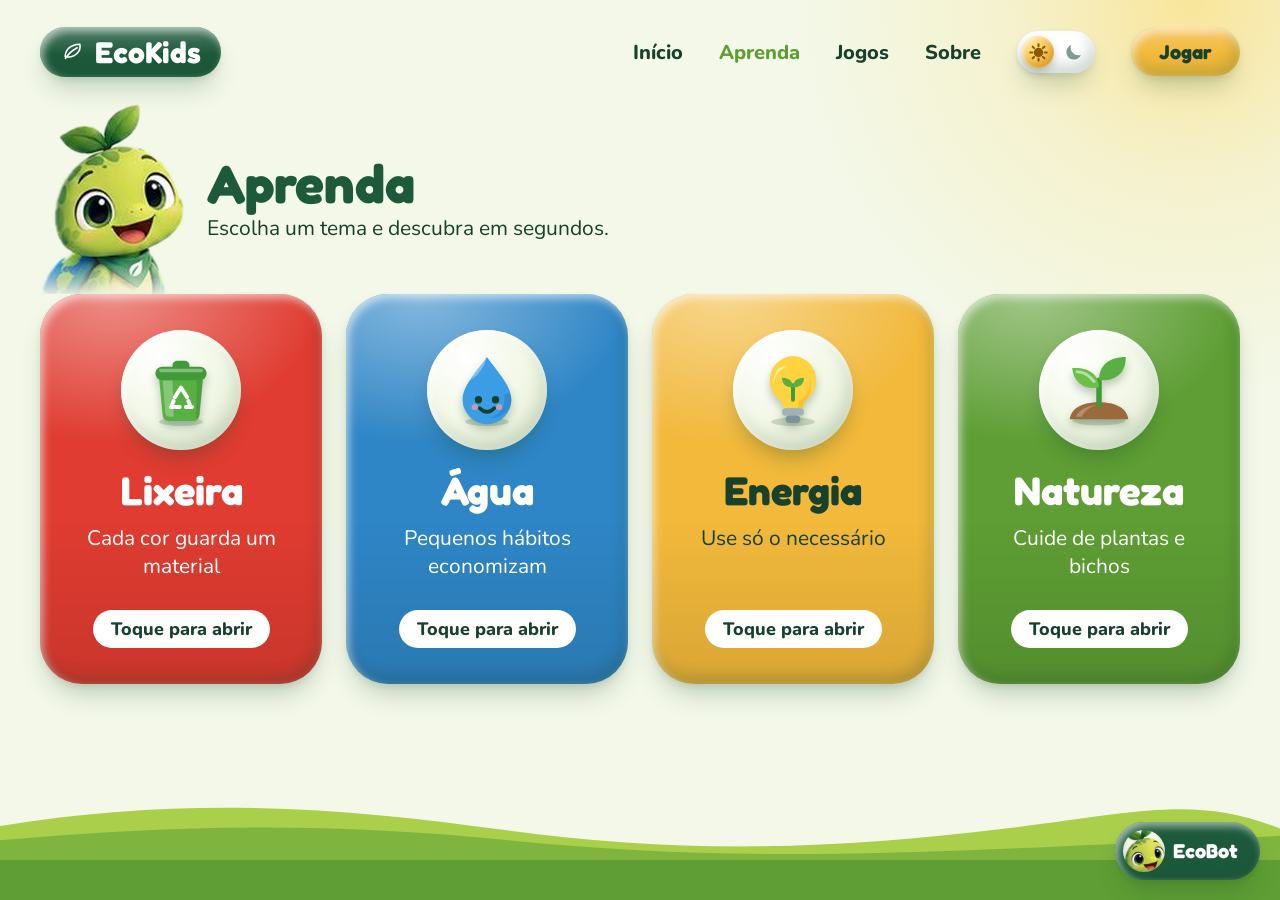
==== aprenda.html @ 4eea1abb "Símbolo de reciclagem nas 5 cores das lixeiras (Aprenda) Co-Authored-By: Claude Sonnet 5.5 <noreply@" ====
<!DOCTYPE html>
<html lang="pt-BR">
<head>
  <meta charset="UTF-8">
  <meta name="viewport" content="width=device-width, initial-scale=1">
  <title>EcoKids - Aprenda</title>
  <link rel="stylesheet" href="css/style.css?v=7">
  <script>try{if(localStorage.getItem("ecokids-tema")==="escuro")document.documentElement.dataset.tema="escuro"}catch(e){}</script>
</head>
<body>
  <main class="page learn-page" data-ecobot>
    <!-- Cabeçalho: logo e menu (igual em todas as páginas) -->
    <header class="site-header">
      <a class="logo-pill" href="index.html"><svg class="icon" viewBox="0 0 64 64" fill="none" stroke="currentColor" stroke-width="4" stroke-linecap="round" stroke-linejoin="round" aria-hidden="true"><path d="M51 11C31 12 15 21 13 42c11 3 23 0 31-8 8-8 8-17 7-23Z"/><path d="M14 47c8-12 17-20 30-27"/></svg><span>EcoKids</span></a>
      <nav class="nav-links" aria-label="Navegação principal">
        <a href="index.html">Início</a>
        <a href="aprenda.html" class="active">Aprenda</a>
        <a href="jogos.html">Jogos</a>
        <a href="sobre.html">Sobre</a>
        <button class="theme-toggle" type="button" aria-pressed="false" aria-label="Mudar para o tema escuro"><svg class="sol" viewBox="0 0 24 24" fill="none" stroke="currentColor" stroke-width="2.4" stroke-linecap="round" aria-hidden="true"><circle cx="12" cy="12" r="4.2" fill="currentColor"/><path d="M12 2.5v2.4M12 19.1v2.4M2.5 12h2.4M19.1 12h2.4M5.3 5.3 7 7M17 17l1.7 1.7M5.3 18.7 7 17M17 7l1.7-1.7"/></svg><svg class="lua" viewBox="0 0 24 24" aria-hidden="true"><path fill="currentColor" d="M20.5 14.6A8.6 8.6 0 0 1 9.4 3.5a8.6 8.6 0 1 0 11.1 11.1Z"/></svg></button>
        <a class="clay-button yellow" href="jogos.html">Jogar</a>
      </nav>
    </header>
    <div class="content-shell">
        <div class="section-intro">
          <div class="mascot mascot-happy rosto-feliz" role="img" aria-label="Tito, a tartaruga do EcoKids"></div>
          <div>
            <h1>Aprenda</h1>
            <p>Escolha um tema e descubra em segundos.</p>
          </div>
        </div>
        <!-- Clique num cartão: o JavaScript abre a janela com o conteúdo (veja js/script.js, bloco 2) -->
        <div class="learn-grid">
          <button class="learn-card clay red" data-tema="lixeira">
            <span class="large-icon"><svg class="ek-icon" viewBox="0 0 64 64" aria-hidden="true"><ellipse cx="32" cy="58" rx="18" ry="3.5" fill="#1b4a2a" opacity=".18"/><path d="M14 22h36l-3 31a5 5 0 0 1-5 4.5H22a5 5 0 0 1-5-4.5Z" fill="#58b043"/><path d="M17 24h8l1 30h-3a4 4 0 0 1-4-3.6Z" fill="#fff" opacity=".28"/><path d="M45 24h5l-2.6 28a5 5 0 0 1-3 4Z" fill="#1d6a2a" opacity=".25"/><rect x="11" y="13" width="42" height="11" rx="5.5" fill="#3f9a37"/><rect x="25" y="8" width="14" height="8" rx="4" fill="#3f9a37"/><rect x="14" y="14.5" width="36" height="3" rx="1.5" fill="#fff" opacity=".35"/><g fill="none" stroke="#fff" stroke-width="3.2" stroke-linecap="round" stroke-linejoin="round"><path d="M27 38l5-8 5 8"/><path d="M24 46h7M41 46h-5"/><path d="M26 41l-2 5M38 41l2 5" /></g></svg></span>
            <strong>Lixeira</strong>
            <span>Cada cor guarda um material</span>
            <small>Toque para abrir</small>
          </button>
          <button class="learn-card clay blue" data-tema="agua">
            <span class="large-icon"><svg class="ek-icon" viewBox="0 0 64 64" aria-hidden="true"><ellipse cx="32" cy="58" rx="18" ry="3.5" fill="#1b4a2a" opacity=".18"/><path d="M32 5C22 19 12 29 12 40a20 20 0 0 0 40 0C52 29 42 19 32 5Z" fill="#3b9de3"/><path d="M32 5C27 12 22 18 18 24c6-3 11-9 14-19Z" fill="#fff" opacity=".35"/><path d="M46 36c2 9-4 17-13 19 10 1 19-6 19-15 0-2-1-4-2-6Z" fill="#1c64b4" opacity=".3"/><circle cx="25" cy="40" r="3" fill="#17402d"/><circle cx="39" cy="40" r="3" fill="#17402d"/><path d="M26 47q6 6 12 0" fill="none" stroke="#17402d" stroke-width="3" stroke-linecap="round"/><circle cx="22" cy="46" r="2.6" fill="#ff9aa2" opacity=".7"/><circle cx="42" cy="46" r="2.6" fill="#ff9aa2" opacity=".7"/></svg></span>
            <strong>Água</strong>
            <span>Pequenos hábitos economizam</span>
            <small>Toque para abrir</small>
          </button>
          <button class="learn-card clay yellow" data-tema="energia">
            <span class="large-icon"><svg class="ek-icon" viewBox="0 0 64 64" aria-hidden="true"><ellipse cx="32" cy="58" rx="18" ry="3.5" fill="#1b4a2a" opacity=".18"/><path d="M32 4a20 20 0 0 0-11 36c2 2 3 4 3 7h16c0-3 1-5 3-7A20 20 0 0 0 32 4Z" fill="#ffd23f"/><path d="M20 14a18 18 0 0 0-4 14c1-9 6-14 13-16Z" fill="#fff" opacity=".5"/><path d="M45 20c3 9-1 17-8 21l-1 6h4c0-3 1-5 3-7a20 20 0 0 0 2-20Z" fill="#e8a000" opacity=".3"/><rect x="23" y="47" width="18" height="6" rx="3" fill="#9fb2b8"/><rect x="26" y="53" width="12" height="6" rx="3" fill="#7e9399"/><path d="M32 40V28" stroke="#3f9a37" stroke-width="3.2" stroke-linecap="round"/><path d="M32 30c-6 0-9-3-9-8 6 0 9 3 9 8Zm0 0c6 0 9-3 9-8-6 0-9 3-9 8Z" fill="#58b043"/></svg></span>
            <strong>Energia</strong>
            <span>Use só o necessário</span>
            <small>Toque para abrir</small>
          </button>
          <button class="learn-card clay green" data-tema="natureza">
            <span class="large-icon"><svg class="ek-icon" viewBox="0 0 64 64" aria-hidden="true"><ellipse cx="32" cy="57" rx="22" ry="4" fill="#1b4a2a" opacity=".18"/><path d="M8 56c1-9 10-14 24-14s23 5 24 14Z" fill="#9a6a3d"/><path d="M13 54c3-6 9-9 17-10-6 2-11 6-12 10Z" fill="#fff" opacity=".25"/><path d="M32 44V24" stroke="#3f9a37" stroke-width="4.5" stroke-linecap="round"/><path d="M32 30C20 32 11 26 10 14c13-1 22 5 22 16Z" fill="#6cc04a"/><path d="M32 24c0-12 8-19 22-19 0 13-8 20-22 19Z" fill="#58b043"/><path d="M14 17c5 0 10 3 14 8" fill="none" stroke="#fff" stroke-width="2.4" stroke-linecap="round" opacity=".5"/></svg></span>
            <strong>Natureza</strong>
            <span>Cuide de plantas e bichos</span>
            <small>Toque para abrir</small>
          </button>
        </div>
    </div>
    <!-- Colinas verdes decorativas do rodapé -->
    <div class="hills" aria-hidden="true">
      <svg viewBox="0 0 1440 116" preserveAspectRatio="none">
        <path class="hill-back" d="M0 64C218 16 394 38 566 70c192 36 363 32 565-2 153-26 215-51 309 0v48H0Z"/>
        <path class="hill-front" d="M0 86c208-25 375-27 572 0 263 36 461 20 868-7v37H0Z"/>
      </svg>
      <div></div>
    </div>
  </main>
  <!-- Janela que abre ao clicar num cartão (começa escondida) -->
  <div class="modal-backdrop" id="modal" hidden>
    <section class="learn-modal clay" role="dialog" aria-modal="true" aria-label="Tema">
      <div class="modal-title">
        <div class="mascot mascot-happy rosto-feliz" role="img" aria-label="Tito, a tartaruga do EcoKids"></div>
        <h2></h2>
        <button class="modal-close" aria-label="Fechar">&times;</button>
      </div>
      <!-- Área que rola quando o conteúdo é maior que a janela -->
      <div class="modal-scroll">
        <div class="modal-body" tabindex="0">
          <!-- Espaço do vídeo do Tito. Enquanto não houver vídeo, mostra o aviso "em breve" (veja "video" em TEMAS no script) -->
          <div class="video-slot"></div>
          <div class="bin-list"></div>
        </div>
        <div class="scroll-hint" hidden aria-hidden="true">
          <svg class="icon" viewBox="0 0 24 24" fill="none" stroke="currentColor" stroke-width="3" stroke-linecap="round" stroke-linejoin="round"><path d="m6 9 6 6 6-6"/></svg>
          <span>Role para ver mais</span>
        </div>
      </div>
    </section>
  </div>
  <script src="js/script.js?v=7"></script>
</body>
</html>
---- css/style.css ----
@import url("https://fonts.googleapis.com/css2?family=Fredoka:wght@500;600;700&family=Nunito:wght@400;600;700;800&display=swap");
/* ============================================================
   EcoKids - estilos do site
   Este arquivo (style.css) é usado por TODAS as páginas.
   1) Primeiro vem um "reset" (zera estilos padrão do navegador).
   2) Depois as cores/variáveis e os estilos de cada parte do site.
   ============================================================ */
*, *::before, *::after { box-sizing: border-box; border: 0 solid; }
h1, h2, h3, h4, h5, h6 { margin: 0; font-size: inherit; font-weight: inherit; }
p, figure { margin: 0; }
a { color: inherit; text-decoration: none; }
button { padding: 0; color: inherit; background: transparent; border: 0; cursor: pointer; }
img, svg { display: block; max-width: 100%; }


/* Cores que mudam entre o tema claro e o escuro. O @property deixa o navegador "animar" a troca de cor. */
@property --cream { syntax: "<color>"; inherits: true; initial-value: #f3f8e8; }
@property --sky { syntax: "<color>"; inherits: true; initial-value: #cfe9f6; }
@property --page-top { syntax: "<color>"; inherits: true; initial-value: #f3f8e8; }
@property --surface { syntax: "<color>"; inherits: true; initial-value: #ffffff; }
@property --text { syntax: "<color>"; inherits: true; initial-value: #17402d; }
@property --heading { syntax: "<color>"; inherits: true; initial-value: #1d5a3b; }
@property --dark { syntax: "<color>"; inherits: true; initial-value: #1d5a3b; }
@property --hill-back { syntax: "<color>"; inherits: true; initial-value: #a9cf4b; }
@property --hill-front { syntax: "<color>"; inherits: true; initial-value: #5e9e34; }
@property --hill-base { syntax: "<color>"; inherits: true; initial-value: #5e9e34; }
@property --clay-light { syntax: "<color>"; inherits: true; initial-value: rgba(255,255,255,.62); }
@property --clay-shade { syntax: "<color>"; inherits: true; initial-value: rgba(20,70,40,.20); }
@property --clay-drop { syntax: "<color>"; inherits: true; initial-value: rgba(20,70,40,.26); }

:root {
  /* >>> AQUI ficam as cores do site. Mude o valor e a cor muda em todas as páginas. <<< */
  --leaf: #5e9e34;
  --lime: #a9cf4b;
  --blue: #2f86c6;
  --yellow: #f2b93b;
  --red: #e03c31;
  --teal: #3c9a8a;
  --brown: #8b5a2b;
  --white: #ffffff;
  --ink-fixed: #17402d;           /* texto escuro que fica sempre escuro (em cima de amarelo e lima) */
  --icon-bg: #f3f8e8;             /* fundo claro das bolinhas de ícone */
  --pale: #fff3b8;                /* amarelo bem clarinho (destaques) */
  --soft: #e3edd2;                /* verde bem clarinho (trilhas, estrelas vazias) */
  --ok-bg: #dff3c8;
  --bad-bg: #f6b3a8;
  --bad-ink: #a1271b;

  /* ===== TEMA CLARO (padrão): dia ===== */
  --cream: #f3f8e8;
  --page-top: #f3f8e8;
  --sky: #cfe9f6;
  --surface: #ffffff;
  --text: #17402d;
  --heading: #1d5a3b;
  --dark: #1d5a3b;
  --hill-back: #a9cf4b;
  --hill-front: #5e9e34;
  --hill-base: #5e9e34;
  --clay-light: rgba(255,255,255,.62);
  --clay-shade: rgba(20,70,40,.20);
  --clay-drop: rgba(20,70,40,.26);
  /* efeito de massinha: luz no topo, sombra por dentro embaixo e sombra difusa por fora */
  --clay-shadow:
    inset 3px 4px 8px var(--clay-light),
    inset -4px -8px 14px var(--clay-shade),
    0 16px 26px -8px var(--clay-drop),
    0 3px 6px rgba(20,70,40,.08);
  font-family: "Nunito", sans-serif;
  color: var(--text);
  background: var(--cream);
  transition: --cream .5s, --page-top .5s, --sky .5s, --surface .5s, --text .5s, --heading .5s, --dark .5s,
              --hill-back .5s, --hill-front .5s, --hill-base .5s, --clay-light .5s, --clay-shade .5s, --clay-drop .5s;
}

/* ===== TEMA ESCURO: noite (verde-petróleo e azul bem escuro; os cards continuam coloridos) ===== */
:root[data-tema="escuro"] {
  --cream: #0c2b30;
  --page-top: #0a2140;
  --sky: #0d2a4d;
  --surface: #17464a;
  --text: #e8f3df;
  --heading: #cdeea0;
  --dark: #23744d;
  --hill-back: #1b6240;
  --hill-front: #0f4a33;
  --hill-base: #0d3d2c;
  --clay-light: rgba(255,255,255,.16);
  --clay-shade: rgba(0,0,0,.30);
  --clay-drop: rgba(0,0,0,.50);
  --icon-bg: #f3f8e8;
  --pale: #4a4520;
  --soft: #1f5a58;
  --ok-bg: #1f5b34;
  --bad-bg: #6e2b29;
  --bad-ink: #ffb3a8;
  color-scheme: dark;
}

* { box-sizing: border-box; }
html { min-width: 320px; background: var(--cream); }
body { margin: 0; min-width: 320px; min-height: 100vh; }
button { font: inherit; }

.page {
  position: relative;
  isolation: isolate;
  min-height: 100vh;
  overflow: hidden;
  background: linear-gradient(180deg, var(--page-top) 0, var(--cream) 560px);
}

/* ===== CABEÇALHO (menu de cima) ===== */
.site-header {
  position: relative;
  z-index: 20;
  width: min(1280px, calc(100% - 80px));
  height: 104px;
  margin: 0 auto;
  display: flex;
  align-items: center;
  justify-content: space-between;
}

.logo-pill, .clay-button, .clay-tag, .score-pill {
  border: 0;
  border-radius: 999px;
  box-shadow: var(--clay-shadow);
}

.logo-pill {
  display: inline-flex;
  align-items: center;
  gap: 10px;
  padding: 10px 20px;
  color: var(--white);
  background: var(--dark);
  font: 700 30px/1 "Fredoka", sans-serif;
  cursor: pointer;
}

.logo-pill .icon { width: 25px; height: 25px; }
.nav-links { display: flex; align-items: center; gap: 36px; }
.nav-links > a:not(.clay-button) {
  border: 0;
  padding: 8px 0;
  color: var(--text);
  background: transparent;
  font-weight: 800;
  font-size: 20px;
  cursor: pointer;
}
.nav-links > a.active { color: var(--leaf); }

.clay { box-shadow: var(--clay-shadow); }
.clay-button {
  display: inline-flex;
  align-items: center;
  justify-content: center;
  min-height: 48px;
  padding: 0 28px;
  font: 700 20px/1 "Fredoka", sans-serif;
  cursor: pointer;
  transition: transform .18s ease;
}
.clay-button:hover, .learn-card:hover, .game-card:hover { transform: translateY(-2px); }
.clay-button.dark { color: var(--white); background: var(--dark); }
.clay-button.light { color: var(--heading); background: var(--surface); }
.clay-button.yellow { color: var(--ink-fixed); background: var(--yellow); }
.nav-links .clay-button { min-width: 108px; }

/* ===== PÁGINA INICIAL: destaque com o mascote ===== */
.hero {
  position: relative;
  z-index: 2;
  width: min(1280px, calc(100% - 80px));
  min-height: 660px;
  margin: 0 auto;
  display: grid;
  grid-template-columns: 48% 52%;
  align-items: center;
}
.home-page { background: linear-gradient(180deg, var(--sky) 0, var(--cream) 720px); overflow: visible; }
.hero-copy { padding-bottom: 40px; }
.clay-tag { display: inline-flex; padding: 9px 22px; font-size: 18px; font-weight: 700; }
.clay-tag.lime { background: var(--lime); }
.hero h1, .section-intro h1, .game-bar h1 {
  margin: 22px 0 16px;
  color: var(--heading);
  font-family: "Fredoka", sans-serif;
  font-weight: 700;
}
.hero h1 { font-size: clamp(52px, 4.8vw, 68px); line-height: 1.04; letter-spacing: -.8px; }
.hero-copy > p { max-width: 640px; margin: 0; font-size: 24px; line-height: 1.5; }
.hero-actions { display: flex; gap: 20px; margin-top: 32px; }
.hero-actions .clay-button { min-height: 68px; padding: 0 34px; font-size: 23px; }
.hero-mascot-wrap { position: relative; align-self: stretch; }
.hero-note {
  position: absolute;
  top: 85px;
  right: 5px;
  color: var(--heading);
  font: 700 25px/1.05 "Fredoka", sans-serif;
  transform: rotate(-7deg);
  text-align: center;
}

/* ===== MASCOTE (um arquivo PNG por expressão, em imagens/tito/) ===== */
.mascot {
  background-repeat: no-repeat;
  background-size: contain;
  background-position: center bottom;
  flex: 0 0 auto;
}
/* Para trocar a expressão, troque a classe "rosto-..." do elemento (ou use trocarRosto() no JavaScript) */
.rosto-feliz { background-image: url("../imagens/tito/feliz.png"); }
.rosto-animado { background-image: url("../imagens/tito/animado.png"); }
.rosto-curioso { background-image: url("../imagens/tito/curioso.png"); }
.rosto-pensativo { background-image: url("../imagens/tito/pensativo.png"); }
.rosto-surpreso { background-image: url("../imagens/tito/surpreso.png"); }
.rosto-triste { background-image: url("../imagens/tito/triste.png"); }
.rosto-chateado { background-image: url("../imagens/tito/chateado.png"); }
.rosto-com-medo { background-image: url("../imagens/tito/com-medo.png"); }
.rosto-bravo { background-image: url("../imagens/tito/bravo.png"); }
.rosto-vergonhoso { background-image: url("../imagens/tito/vergonhoso.png"); }
.rosto-rindo { background-image: url("../imagens/tito/rindo.png"); }
.rosto-timido { background-image: url("../imagens/tito/timido.png"); }
.rosto-confiante { background-image: url("../imagens/tito/confiante.png"); }
.rosto-cansado { background-image: url("../imagens/tito/cansado.png"); }
.rosto-empolgado { background-image: url("../imagens/tito/empolgado.png"); }
.mascot-hero {
  position: absolute;
  left: 80px;
  bottom: -10px;
  width: 400px;
  height: 630px;
}
.mascot-happy { width: 150px; height: 190px; }
.mascot-thinking { width: 150px; height: 190px; }
.mascot-body {
  width: 255px;
  height: 440px;
  background-image: url("../imagens/mascote-hero-anexo.png");
}

/* ===== COLINAS VERDES do rodapé ===== */
.hills { position: absolute; z-index: 1; left: 0; right: 0; bottom: 0; height: 116px; pointer-events: none; }
.hills svg { display: block; width: 100%; height: 76px; }
.hill-back { fill: var(--hill-back); }
.hill-front { fill: var(--hill-front); fill-opacity: .55; }
.hills > div { height: 50px; margin-top: -10px; background: var(--hill-base); }
.home-page > .hills:first-of-type { position: relative; height: 94px; margin-top: -94px; }

/* ===== PÁGINA INICIAL: cartões "Como cuidar do planeta" ===== */
.care-section {
  position: relative;
  z-index: 3;
  padding: 34px 40px 66px;
  background: var(--cream);
}
.care-section h2, .game-cta h2 { margin: 0 0 30px; color: var(--heading); font: 700 44px/1.1 "Fredoka", sans-serif; text-align: center; }
.care-grid { width: min(1280px, 100%); margin: auto; display: grid; grid-template-columns: repeat(4, 1fr); gap: 24px; }
.care-card { min-height: 220px; border-radius: 32px; background: var(--surface); display: flex; flex-direction: column; align-items: center; justify-content: center; padding: 30px 20px; text-align: center; }
.care-card h3 { margin: 18px 0 0; font: 700 21px/1.25 "Fredoka", sans-serif; }
.round-icon, .large-icon { display: grid; place-items: center; border-radius: 50%; background: var(--icon-bg); }
.round-icon { width: 84px; height: 84px; color: var(--white); box-shadow: var(--clay-shadow); }
.round-icon .icon { width: 48px; height: 48px; }
.round-icon.green { background: var(--leaf); }
.round-icon.blue { background: var(--blue); }
.round-icon.yellow { background: var(--yellow); color: var(--dark); }
.round-icon.dark { background: var(--dark); }

/* ===== PÁGINA INICIAL: faixa "Hora de jogar!" ===== */
.game-cta {
  position: relative;
  z-index: 4;
  min-height: 250px;
  padding: 36px max(40px, calc((100% - 1180px) / 2));
  display: grid;
  grid-template-columns: 180px 1fr auto;
  gap: 34px;
  align-items: center;
  color: var(--white);
  background: var(--dark);
}
.game-cta .mascot { align-self: end; margin-bottom: -36px; }
.game-cta h2 { margin: 0 0 12px; color: var(--white); text-align: left; }
.game-cta p { max-width: 700px; margin: 0; font-size: 21px; line-height: 1.5; }

.content-shell, .game-content { position: relative; z-index: 3; width: min(1280px, calc(100% - 80px)); margin: 0 auto; }
.section-intro { display: flex; align-items: center; min-height: 160px; gap: 22px; }
.section-intro .mascot { width: 145px; }
.section-intro h1 { margin: 0 0 4px; font-size: 54px; line-height: 1; }
.section-intro p { margin: 0; font-size: 21px; }

/* ===== PÁGINAS APRENDA E JOGOS: cartões ===== */
.learn-page, .games-page, .game-page { min-height: 900px; }
.learn-grid { display: grid; grid-template-columns: repeat(4, 1fr); gap: 24px; }
.learn-card, .game-card {
  border: 0;
  cursor: pointer;
  transition: transform .18s ease;
}
.learn-card {
  height: 390px;
  padding: 36px;
  border-radius: 36px;
  display: flex;
  flex-direction: column;
  align-items: center;
  color: var(--white);
  text-align: center;
}
.learn-card.red { background: var(--red); }
.learn-card.blue { background: var(--blue); }
.learn-card.yellow { color: var(--ink-fixed); background: var(--yellow); }
.learn-card.green { background: var(--leaf); }
.large-icon { width: 120px; height: 120px; color: currentColor; }
.learn-card .large-icon { color: inherit; }
.learn-card.red .large-icon { color: var(--teal); }
.learn-card.blue .large-icon { color: var(--blue); }
.learn-card.yellow .large-icon { color: var(--yellow); }
.learn-card.green .large-icon { color: var(--leaf); }
.large-icon .icon { width: 64px; height: 64px; }
.learn-card strong { margin-top: 20px; font: 700 40px/1 "Fredoka", sans-serif; }
.learn-card > span:not(.large-icon) { min-height: 62px; margin-top: 14px; font-size: 21px; line-height: 1.35; }
.learn-card small, .game-card small { margin-top: auto; padding: 7px 18px; border-radius: 999px; color: var(--text); background: var(--surface); font-size: 18px; font-weight: 800; }

/* ===== JANELA (modal) que abre nos cartões do Aprenda ===== */
.modal-backdrop { position: fixed; z-index: 50; inset: 0; display: grid; place-items: center; padding: 30px; background: rgba(23,64,45,.6); }
.learn-modal { width: 720px; max-width: 100%; max-height: calc(100vh - 60px); display: flex; flex-direction: column; padding: 30px 32px 28px 48px; border-radius: 40px; background: var(--surface); }
.modal-title { display: grid; grid-template-columns: 88px 1fr 56px; align-items: center; gap: 8px; }
.modal-title .mascot { width: 88px; height: 100px; }
.modal-title h2 { margin: 0; color: var(--heading); font: 700 44px/1 "Fredoka", sans-serif; }
.modal-close { width: 56px; height: 56px; border: 0; border-radius: 50%; color: var(--ink-fixed); background: var(--yellow); box-shadow: var(--clay-shadow); font: 700 28px/1 "Fredoka", sans-serif; cursor: pointer; }
.bin-list { display: grid; gap: 16px; margin-top: 18px; }
.bin-row { display: grid; grid-template-columns: 64px 1fr; align-items: center; gap: 18px; }
.bin-color { width: 64px; height: 64px; border-radius: 18px; }
.bin-color.blue { background: #0072ce; }
.bin-color.red { background: var(--red); }
.bin-color.green { background: #2e9e4f; }
.bin-color.yellow { background: #ffd100; }
.bin-color.brown { background: var(--brown); }
.bin-row strong { display: block; font: 500 24px/1.15 "Fredoka", sans-serif; }
.bin-row strong b { color: var(--heading); font-weight: 700; }
.bin-row small { display: block; margin-top: 4px; font-size: 18px; }

.games-grid { display: grid; grid-template-columns: repeat(3, 1fr); gap: 28px; }
.game-card { height: 250px; padding: 26px 28px; border-radius: 32px; display: flex; flex-direction: column; align-items: center; color: var(--white); }
.game-card.green { background: var(--leaf); }
.game-card.lime { color: var(--ink-fixed); background: var(--lime); }
.game-card.teal { background: var(--teal); }
.game-card.blue { background: var(--blue); }
.game-card.yellow { color: var(--ink-fixed); background: var(--yellow); }
.game-card.dark { background: var(--dark); }
.game-card .large-icon { width: 110px; height: 110px; color: inherit; }
.game-card .large-icon .icon { width: 58px; height: 58px; }
.game-card.green .large-icon { color: var(--leaf); }
.game-card.lime .large-icon { color: var(--lime); }
.game-card.teal .large-icon { color: var(--teal); }
.game-card.blue .large-icon { color: var(--blue); }
.game-card.yellow .large-icon { color: var(--yellow); }
.game-card.dark .large-icon { color: var(--dark); }
.game-card strong { margin-top: 14px; font: 700 28px/1.1 "Fredoka", sans-serif; }
.game-card small { margin-top: 12px; }

/* ===== BARRA DE CIMA DOS JOGOS (Voltar, título, pontos) ===== */
.game-bar { height: 96px; display: grid; grid-template-columns: 1fr 2fr 1fr; align-items: center; }
.game-bar .clay-button { justify-self: start; }
.game-bar h1 { justify-self: center; margin: 0; font-size: 36px; }
.score-pill { justify-self: end; padding: 14px 26px; color: var(--ink-fixed); background: var(--yellow); font: 600 23px/1 "Fredoka", sans-serif; }
/* ===== JOGO DA MEMÓRIA ===== */
.memory-layout { display: grid; grid-template-columns: minmax(0, 1fr) 300px; gap: 68px; align-items: center; padding-top: 12px; }
.memory-grid { display: grid; grid-template-columns: repeat(4, 1fr); gap: 20px; }
.memory-card { aspect-ratio: 1.2; min-height: 150px; border: 0; border-radius: 28px; display: grid; place-items: center; cursor: pointer; }
.memory-card .icon { width: 72px; height: 72px; }
.memory-card.closed { color: var(--dark); background: var(--lime); }
.memory-card.open { color: var(--white); }
.memory-card.recycle { background: var(--leaf); }
.memory-card.drop { background: var(--blue); }
.memory-card.star, .memory-card.bulb { background: var(--yellow); }
.memory-card.leaf { background: var(--dark); }
.memory-side { display: flex; flex-direction: column; align-items: center; text-align: center; }
.memory-side .mascot { width: 190px; height: 240px; }
.memory-side strong { margin-top: 6px; font: 700 26px/1.2 "Fredoka", sans-serif; }
.memory-side span { margin-top: 12px; font-size: 20px; }

/* ===== CAÇA-PALAVRAS ===== */
.words-content { width: min(1120px, calc(100% - 80px)); }
.words-layout { display: grid; grid-template-columns: 680px 300px; gap: 48px; justify-content: center; align-items: start; padding-top: 8px; }
.letter-board { display: grid; grid-template-columns: repeat(10, 1fr); gap: 6px; padding: 20px; border-radius: 32px; background: var(--sky); }
.letter { aspect-ratio: 1; border-radius: 14px; display: grid; place-items: center; color: var(--heading); background: var(--surface); font: 700 28px/1 "Fredoka", sans-serif; }
.letter.found { background: var(--lime); }
.word-list { padding: 28px 40px 34px; border-radius: 32px; display: flex; flex-direction: column; gap: 12px; background: var(--surface); }
.word-list h2 { margin: 0 0 4px; color: var(--heading); font: 700 28px/1 "Fredoka", sans-serif; }
.word-list span { font: 600 22px/1.1 "Fredoka", sans-serif; }
.word-list .done { opacity: .5; text-decoration: line-through; }

/* ===== QUIZ ===== */
.quiz-page {
  min-height: 900px;
  background: linear-gradient(180deg, var(--sky) 0, var(--cream) 40%);
}
.quiz-shell {
  width: min(1100px, calc(100% - 80px));
  margin: 0 auto;
  padding-top: 42px;
  text-align: center;
}
.quiz-topbar {
  display: grid;
  grid-template-columns: 170px 1fr auto auto;
  gap: 20px;
  align-items: center;
}
.quiz-topbar .clay-button { justify-self: start; }
.quiz-topbar .score-pill { justify-self: end; }
.quiz-progress { display: grid; gap: 8px; color: var(--text); font: 600 22px/1 "Fredoka", sans-serif; }
.progress-track { height: 18px; overflow: hidden; border-radius: 999px; background: var(--surface); }
.progress-track span { display: block; width: 40%; height: 100%; border-radius: inherit; background: var(--leaf); }
.quiz-question-row {
  display: grid;
  grid-template-columns: 180px 1fr;
  gap: 22px;
  align-items: center;
  margin-top: 54px;
}
.quiz-question {
  min-height: 136px;
  padding: 40px;
  border-radius: 32px;
  display: grid;
  place-items: center;
  background: var(--surface);
}
.quiz-question h1 { margin: 0; color: var(--heading); font: 700 46px/1.12 "Fredoka", sans-serif; }
.quiz-answers { display: grid; grid-template-columns: repeat(2, 1fr); gap: 28px; margin-top: 44px; }
.quiz-answer {
  height: 96px;
  border: 0;
  border-radius: 999px;
  color: var(--white);
  font: 700 30px/1 "Fredoka", sans-serif;
  cursor: pointer;
}
.quiz-answer.blue { background: #0072ce; }
.quiz-answer.red { background: var(--red); }
.quiz-answer.green { background: #2e9e4f; }
.quiz-answer.yellow { color: var(--ink-fixed); background: #ffd100; }
.quiz-next { min-height: 68px; margin-top: 36px; padding-inline: 36px; }

/* ===== LIXEIRA CERTA ===== */
.trash-prompt-row {
  display: flex;
  align-items: center;
  justify-content: center;
  gap: 18px;
  margin-top: 12px;
}
.trash-prompt-row .mascot { width: 150px; height: 190px; }
.trash-prompt {
  width: 480px;
  min-height: 220px;
  padding: 36px 56px;
  border-radius: 32px;
  display: flex;
  flex-direction: column;
  align-items: center;
  justify-content: center;
  background: var(--surface);
}
.trash-prompt > span { font-size: 20px; }
.trash-prompt h2 { margin: 10px 0 8px; color: var(--heading); font: 700 52px/1 "Fredoka", sans-serif; }
.trash-prompt small { font-size: 18px; }
.big-bins { display: grid; grid-template-columns: repeat(5, 1fr); gap: 50px; margin-top: 54px; }
.big-bin-option { border: 0; display: flex; flex-direction: column; align-items: center; color: var(--text); background: transparent; cursor: pointer; }
.bin-lid { position: relative; z-index: 2; width: 132px; height: 18px; margin-bottom: -4px; border-radius: 8px; }
.big-bin { width: 115px; height: 120px; border-radius: 6px 6px 26px 26px; }
.bin-lid.blue, .big-bin.blue { background: #0072ce; }
.bin-lid.red, .big-bin.red { background: var(--red); }
.bin-lid.green, .big-bin.green { background: #2e9e4f; }
.bin-lid.yellow, .big-bin.yellow { background: #ffd100; }
.bin-lid.brown, .big-bin.brown { background: var(--brown); }
.bin-lid { filter: brightness(.86); }
.big-bin-option strong { margin-top: 16px; font: 600 22px/1 "Fredoka", sans-serif; }

/* ===== PALAVRAS CRUZADAS ===== */
.crossword-layout {
  display: grid;
  grid-template-columns: 564px 380px;
  gap: 48px;
  justify-content: center;
  align-items: start;
  padding-top: 8px;
}
.crossword-board {
  padding: 20px;
  border-radius: 32px;
  display: grid;
  grid-template-columns: repeat(8, 62px);
  grid-template-rows: repeat(9, 62px);
  gap: 4px;
  background: var(--sky);
}
.crossword-cell {
  position: relative;
  width: 62px;
  height: 62px;
  border-radius: 10px;
  display: grid;
  place-items: center;
  color: var(--heading);
  font: 700 30px/1 "Fredoka", sans-serif;
}
.crossword-cell.active { background: var(--surface); }
.crossword-cell small { position: absolute; top: 4px; left: 6px; font: 700 12px/1 "Nunito", sans-serif; }
.clues-card {
  min-height: 480px;
  padding: 28px 36px;
  border-radius: 32px;
  display: flex;
  flex-direction: column;
  background: var(--surface);
}
.clues-card h2 { margin: 0; color: var(--heading); font: 700 28px/1 "Fredoka", sans-serif; }
.clue-list { margin-top: 16px; }
.clue-list p { margin: 0 0 14px; font-size: 20px; line-height: 1.3; }
.clue-list strong { font-weight: 800; }
.clues-card .mascot { width: 100px; height: 130px; margin-top: auto; }

/* ===== QUEBRA-CABEÇA ===== */
.puzzle-layout {
  display: grid;
  grid-template-columns: 630px 360px;
  gap: 56px;
  justify-content: center;
  align-items: start;
  padding-top: 8px;
}
.puzzle-board {
  width: 630px;
  height: 630px;
  padding: 20px;
  border-radius: 32px;
  display: grid;
  grid-template-columns: repeat(3, 190px);
  grid-template-rows: repeat(3, 190px);
  gap: 10px;
  background: var(--surface);
}
.puzzle-piece {
  width: 190px;
  height: 190px;
  border: 0;
  border-radius: 18px;
  background-color: var(--cream);
  background-size: 570px 570px;
  background-position: var(--piece-x) var(--piece-y);
  cursor: pointer;
}
.puzzle-piece.selected { outline: 6px solid var(--yellow); outline-offset: -6px; }
.puzzle-page { min-height: 1000px; }
.puzzle-guide { width: 360px; display: flex; flex-direction: column; align-items: center; text-align: center; }
.puzzle-guide h2 { margin: 0 0 18px; color: var(--heading); font: 600 26px/1 "Fredoka", sans-serif; }
.puzzle-guide img { width: 360px; height: 360px; border-radius: 24px; object-fit: contain; }
.puzzle-guide p { margin: 22px 0 0; font-size: 20px; line-height: 1.4; }

/* ===== TELA "MUITO BEM!" ===== */
.completion-page { min-height: 900px; }
.completion-content {
  position: relative;
  z-index: 3;
  width: min(900px, calc(100% - 60px));
  margin: 20px auto 0;
  display: flex;
  flex-direction: column;
  align-items: center;
  text-align: center;
}
.completion-content .mascot { width: 220px; height: 280px; }
.completion-content h1 { margin: 8px 0 6px; color: var(--heading); font: 700 60px/1 "Fredoka", sans-serif; }
.completion-content > p { margin: 0; font-size: 28px; }
.star-row { display: flex; gap: 16px; margin-top: 30px; }
.star-badge { width: 90px; height: 90px; border-radius: 50%; display: grid; place-items: center; color: var(--ink-fixed); background: var(--yellow); }
.star-badge .icon { width: 52px; height: 52px; }
.completion-actions { display: flex; gap: 20px; margin-top: 30px; }
.completion-actions .clay-button { min-height: 68px; padding-inline: 34px; }

/* ===== PÁGINA SOBRE ===== */
.about-page { min-height: 1040px; }
.about-content { position: relative; z-index: 3; width: min(1280px, calc(100% - 80px)); margin: 18px auto 150px; }
.about-top { display: grid; grid-template-columns: 290px 1fr; gap: 34px; align-items: center; }
.about-top > .mascot { justify-self: center; }
.about-copy h2 { margin: 26px 0 10px; color: var(--heading); font: 700 48px/1 "Fredoka", sans-serif; }
.tito-card { padding: 28px 36px; border-radius: 32px; background: var(--surface); }
.tito-card h1 { margin: 0 0 10px; color: var(--heading); font: 700 36px/1 "Fredoka", sans-serif; }
.tito-card p, .project-text { margin: 0; max-width: 800px; font-size: 22px; line-height: 1.45; }
.about-content > h3 { margin: 30px 0 16px; color: var(--heading); font: 700 30px/1.2 "Fredoka", sans-serif; }
.goals-grid { display: grid; grid-template-columns: repeat(3, 1fr); gap: 24px; }
.goal-card { min-height: 112px; padding: 18px 24px; border-radius: 32px; display: flex; align-items: center; gap: 18px; background: var(--surface); }
.goal-number { width: 72px; height: 72px; flex: 0 0 72px; border-radius: 18px; display: grid; place-items: center; color: var(--white); font: 700 34px/1 "Fredoka", sans-serif; box-shadow: var(--clay-shadow); }
.goal-number.red { background: #c5192d; }
.goal-number.green { background: #3f7e44; }
.goal-number.lime { background: #56c02b; }
.goal-card strong { font-size: 20px; line-height: 1.25; }
.makers-card { margin-top: 24px; padding: 24px 30px; border-radius: 32px; background: var(--surface); }
.makers-card h3 { margin: 0 0 8px; color: var(--heading); font: 700 26px/1 "Fredoka", sans-serif; }
.makers-card p { margin: 0; font-size: 20px; }

/* ===== TELAS MENORES (tablet e celular) ===== */
@media (max-width: 980px) {
  .site-header { width: calc(100% - 32px); }
  .nav-links { gap: 16px; }
  .nav-links > a:not(.clay-button) { font-size: 18px; }
  .hero { width: calc(100% - 40px); grid-template-columns: 1fr; padding-top: 50px; }
  .hero-copy { z-index: 2; }
  .hero-mascot-wrap { min-height: 580px; }
  .care-grid, .learn-grid { grid-template-columns: repeat(2, 1fr); }
  .games-grid { grid-template-columns: repeat(2, 1fr); }
  .memory-layout { grid-template-columns: 1fr; }
  .memory-side { display: none; }
  .words-layout { grid-template-columns: minmax(0, 680px); }
  .word-list { flex-direction: row; flex-wrap: wrap; gap: 10px 18px; padding: 20px 24px; }
  .word-list h2 { flex: 0 0 100%; }
  .quiz-shell { width: calc(100% - 40px); }
  .crossword-layout, .puzzle-layout { grid-template-columns: 1fr; }
  .crossword-board, .puzzle-board { justify-self: center; }
  .big-bins { gap: 20px; }
  .about-top { grid-template-columns: 240px 1fr; }
  .goals-grid { grid-template-columns: 1fr; }
}

@media (max-width: 640px) {
  .site-header { height: 82px; }
  .logo-pill { font-size: 23px; padding: 9px 14px; }
  .nav-links > a:not(.clay-button) { display: none; }
  .hero h1 { font-size: 48px; }
  .hero-copy > p { font-size: 20px; }
  .hero-actions { flex-wrap: wrap; }
  .hero-mascot-wrap { min-height: 460px; }
  .mascot-hero { transform: scale(.75); transform-origin: left bottom; }
  .content-shell, .game-content, .words-content { width: calc(100% - 28px); }
  .section-intro .mascot { display: none; }
  .section-intro h1 { font-size: 42px; }
  .care-grid, .learn-grid, .games-grid { grid-template-columns: 1fr; }
  .game-cta { grid-template-columns: 1fr; text-align: center; }
  .game-cta .mascot { display: none; }
  .game-cta h2 { text-align: center; }
  .game-bar { grid-template-columns: 1fr 1fr; height: 120px; }
  .game-bar h1 { grid-column: 1 / -1; grid-row: 1; font-size: 28px; }
  .game-bar .clay-button, .score-pill { grid-row: 2; font-size: 18px; padding: 10px 16px; }
  .memory-grid { grid-template-columns: repeat(3, 1fr); gap: 10px; }
  .memory-card { min-height: 90px; }
  .memory-card .icon { width: 48px; height: 48px; }
  .letter-board { gap: 3px; padding: 10px; }
  .letter { border-radius: 7px; font-size: 18px; }
  .quiz-topbar { grid-template-columns: 1fr auto auto; gap: 12px; }
  .quiz-progress { grid-column: 1 / -1; grid-row: 1; }
  .quiz-topbar .theme-toggle { grid-row: 2; }
  .quiz-topbar .clay-button, .quiz-topbar .score-pill { grid-row: 2; }
  .quiz-question-row { grid-template-columns: 1fr; margin-top: 30px; }
  .quiz-question-row .mascot { display: none; }
  .quiz-question h1 { font-size: 34px; }
  .quiz-answers { grid-template-columns: 1fr; }
  .trash-prompt-row .mascot { display: none; }
  .trash-prompt { width: 100%; padding: 28px 20px; }
  .trash-prompt h2 { font-size: 42px; }
  .big-bins { grid-template-columns: repeat(2, 1fr); }
  .clues-card { min-height: 0; padding: 22px; }
  .clues-card .mascot { display: none; }
  .puzzle-board { transform: scale(.55); transform-origin: top center; margin-bottom: -360px; }
  .puzzle-guide { display: none; }
  .completion-content h1 { font-size: 48px; }
  .star-row { gap: 8px; }
  .star-badge { width: 58px; height: 58px; }
  .star-badge .icon { width: 34px; height: 34px; }
  .completion-actions { flex-direction: column; }
  .about-top { grid-template-columns: 1fr; }
  .about-top > .mascot { height: 380px; }
  .about-copy h2 { font-size: 40px; }
}


/* ===== EXTRAS (jogos que agora funcionam com JavaScript) ===== */
[hidden] { display: none !important; }
a.game-card, a.clay-button, a.logo-pill { text-decoration: none; }
.quiz-answer.brown { background: var(--brown); }
.quiz-answer:disabled { cursor: default; }
.quiz-answer.certa { outline: 6px solid var(--white); outline-offset: -6px; }
.quiz-answer.errada { opacity: .4; }
.quiz-feedback { min-height: 34px; margin: 26px 0 0; color: var(--heading); font: 600 26px/1.2 "Fredoka", sans-serif; }
.memory-card.matched { opacity: .75; cursor: default; }
.trash-prompt small.certo { color: #2e7d32; font-weight: 800; font-size: 22px; }
.trash-prompt small.errado { color: var(--red); font-weight: 800; font-size: 22px; }
.bin-color .icon { width: 34px; height: 34px; }
.bin-color.icone { display: grid; place-items: center; color: var(--white); }
.bin-color.yellow.icone { color: var(--ink-fixed); }
.puzzle-piece.certa { box-shadow: inset 0 0 0 4px rgba(96,137,58,.0); }

/* ===== JOGO DA MEMÓRIA: cartas com foto ===== */
.memory-card.foto { padding: 0; overflow: hidden; background: var(--surface); }
.memory-card.foto img { width: 100%; height: 100%; object-fit: cover; border-radius: inherit; }

/* ===== LIXEIRA CERTA: item em imagem e símbolo de reciclagem ===== */
.item-imagem { width: 190px; height: 190px; margin: 10px 0 6px; border-radius: 24px; object-fit: cover; background: var(--cream); }
.trash-prompt small:empty { display: none; }
.big-bin { display: grid; place-items: center; }
.bin-symbol { width: 62px; height: 62px; filter: drop-shadow(0 2px 2px rgba(0,0,0,.2)); }
@media (max-width: 760px) { .item-imagem { width: 150px; height: 150px; } .bin-symbol { width: 44px; height: 44px; } }

/* ===== QUEBRA-CABEÇA GRANDE (figura larga, mais peças) ===== */
.puzzle-layout.grande { grid-template-columns: 886px 340px; }
.puzzle-board.grande { --pw: 136px; --ph: 148px; width: auto; height: auto; gap: 6px; }
.puzzle-board.grande .puzzle-piece { width: var(--pw); height: var(--ph); border-radius: 12px; }
.puzzle-layout.grande .puzzle-guide { width: 340px; }
.puzzle-layout.grande .puzzle-guide img { width: 340px; height: auto; }
@media (max-width: 980px) { .puzzle-layout.grande { grid-template-columns: 1fr; } }
@media (max-width: 640px) { .puzzle-board.grande { transform: scale(.4); margin-bottom: -300px; } }

/* ===== QUIZ: respostas A-D, dica por botão ===== */
.quiz-answers { align-items: stretch; }
.quiz-option {
  min-height: 96px; padding: 16px 26px; border: 0; border-radius: 32px;
  display: flex; align-items: center; gap: 18px; text-align: left;
  color: var(--text); background: var(--surface); cursor: pointer;
  font: 600 24px/1.25 "Fredoka", sans-serif;
}
.quiz-letter {
  flex: 0 0 auto; width: 46px; height: 46px; border-radius: 50%; display: grid; place-items: center;
  color: var(--white); background: var(--leaf); font: 700 24px/1 "Fredoka", sans-serif;
}
.quiz-option:nth-child(2) .quiz-letter { background: var(--blue); }
.quiz-option:nth-child(3) .quiz-letter { background: var(--yellow); color: var(--ink-fixed); }
.quiz-option:nth-child(4) .quiz-letter { background: var(--brown); }
.quiz-option:disabled { cursor: default; }
.quiz-option.certa { background: var(--ok-bg); outline: 6px solid var(--leaf); outline-offset: -6px; }
.quiz-option.errada { opacity: .45; }
.quiz-question h1 { font-size: 38px; }
.quiz-hint-area { margin-top: 28px; display: flex; flex-direction: column; align-items: center; gap: 16px; }
.quiz-hint-button { min-height: 56px; padding-inline: 26px; gap: 10px; }
.quiz-hint-button .icon { width: 26px; height: 26px; }
.quiz-hint { max-width: 760px; margin: 0; padding: 20px 30px; border-radius: 28px; background: var(--pale); color: var(--text); font: 600 24px/1.35 "Fredoka", sans-serif; }
.quiz-hint[hidden] { display: none; }

/* ===== TELA FINAL: estrelas vazias ===== */
.star-badge.vazia { color: #b9c4a6; background: var(--soft); box-shadow: inset 3px 3px 8px rgba(20,70,40,.14); }
@media (max-width: 640px) { .quiz-option { font-size: 20px; min-height: 80px; } .quiz-question h1 { font-size: 28px; } .star-badge { width: 60px; height: 60px; } .star-badge .icon { width: 34px; height: 34px; } }

/* ===== JANELA DO APRENDA: rolagem visível e espaço do vídeo ===== */
.modal-title { padding-right: 16px; }
.modal-scroll { position: relative; flex: 1 1 auto; min-height: 0; display: flex; margin-top: 14px; }
.modal-body {
  flex: 1 1 auto; overflow-y: scroll; padding-right: 18px; margin-right: 0;
}
@supports not selector(::-webkit-scrollbar) { .modal-body { scrollbar-width: auto; scrollbar-color: var(--leaf) var(--soft); } }  /* Firefox */
.modal-body::-webkit-scrollbar { width: 16px; }
.modal-body::-webkit-scrollbar-track { border-radius: 999px; background: var(--soft); }
.modal-body::-webkit-scrollbar-thumb { border-radius: 999px; background: var(--leaf); border: 3px solid var(--soft); }
.modal-body .bin-list { margin-top: 18px; }
.video-slot { max-width: 470px; margin: 0 auto; border-radius: 28px; overflow: hidden; background: var(--cream); box-shadow: inset 0 0 0 3px #d4e3b6; }
.video-slot video { display: block; width: 100%; aspect-ratio: 16 / 9; background: #000; }
.video-vazio { aspect-ratio: 16 / 9; display: flex; flex-direction: column; align-items: center; justify-content: center; gap: 4px; color: var(--heading); text-align: center; }
.video-vazio strong { font: 600 26px/1.1 "Fredoka", sans-serif; }
.video-vazio small { font-size: 18px; }
.video-play { width: 64px; height: 64px; border-radius: 50%; display: grid; place-items: center; margin-bottom: 6px; color: var(--white); background: var(--leaf); box-shadow: var(--clay-shadow); }
.video-play .icon { width: 30px; height: 30px; margin-left: 4px; }
.scroll-hint {
  position: absolute; left: 0; right: 34px; bottom: 0; padding: 38px 0 6px;
  display: flex; align-items: center; justify-content: center; gap: 8px; pointer-events: none;
  color: var(--heading); font: 600 20px/1 "Fredoka", sans-serif;
  background: linear-gradient(180deg, transparent, var(--surface) 62%);
}
.scroll-hint[hidden] { display: none; }
.scroll-hint .icon { width: 26px; height: 26px; animation: quica 1.1s ease-in-out infinite; }
@keyframes quica { 0%, 100% { transform: translateY(-3px); } 50% { transform: translateY(4px); } }
@media (max-width: 640px) { .learn-modal { padding: 22px 14px 18px 22px; } .video-vazio strong { font-size: 20px; } }

/* ===== CAÇA-PALAVRAS (jogável) ===== */
.letter { border: 0; padding: 0; cursor: pointer; transition: transform .1s; }
.letter:hover { transform: scale(1.06); }
.letter.sel { background: var(--yellow); }
.letter.erro { background: var(--bad-bg); }
.words-tip { margin: 8px 0 0; font-size: 18px; line-height: 1.35; flex: 0 0 100%; }
.word-list .done { opacity: .5; text-decoration: line-through; }

/* ===== PALAVRAS CRUZADAS (jogável) ===== */
.crossword-board { width: min(564px, 100%); box-sizing: border-box; grid-template-columns: repeat(8, 1fr); grid-template-rows: none; grid-auto-rows: auto; }
.crossword-cell { width: auto; height: auto; aspect-ratio: 1; }
.crossword-cell input {
  width: 100%; height: 100%; padding: 0; border: 0; border-radius: inherit; background: transparent;
  color: inherit; font: inherit; text-align: center; text-transform: uppercase; cursor: pointer; outline: none;
}
.crossword-cell.active.cur { background: var(--pale); }
.crossword-cell.active:focus-within { background: var(--yellow); box-shadow: 0 0 0 3px var(--dark) inset; }
.crossword-cell.errada { background: var(--bad-bg); color: var(--bad-ink); }
.crossword-cell.dica { background: var(--lime); }
.crossword-cell small { pointer-events: none; z-index: 1; }
.clue-list p { cursor: pointer; padding: 4px 8px; border-radius: 12px; }
.clue-list p.cur { background: var(--pale); }
.cross-feedback { min-height: 26px; margin: 4px 0 0; color: var(--heading); font: 600 18px/1.3 "Fredoka", sans-serif; }
.cross-actions { display: flex; gap: 12px; margin-top: 10px; }
.cross-actions .clay-button { min-height: 52px; padding-inline: 22px; }
.clues-card .mascot { margin-top: 18px; }

.cross-tema { margin: 6px 0 0; color: var(--leaf); font: 600 18px/1.2 "Fredoka", sans-serif; }

.clues-card .clue-list { margin-top: 10px; }
.clues-card .clue-list p { margin: 0 0 4px; font-size: 18px; line-height: 1.25; }
.cross-actions { margin-top: 12px; }
.cross-feedback { min-height: 24px; }


/* ============================================================
   VISUAL DE MASSINHA (cards mais macios, com luz no topo)
   ============================================================ */
.learn-card { border-radius: 42px; }
.game-card { border-radius: 38px; }
.care-card { border-radius: 38px; }
.learn-card, .game-card, .care-card { position: relative; overflow: hidden; }
.learn-card::before, .game-card::before, .care-card::before {
  content: ""; position: absolute; inset: 0; border-radius: inherit; pointer-events: none;
  background:
    radial-gradient(120% 62% at 26% 0%, rgba(255,255,255,.42), rgba(255,255,255,0) 62%),
    linear-gradient(180deg, rgba(255,255,255,0) 58%, rgba(0,0,0,.10));
}
.learn-card > *, .game-card > *, .care-card > * { position: relative; }
.learn-card:hover, .game-card:hover { transform: translateY(-4px) scale(1.01); }
.learn-card:active, .game-card:active, .clay-button:active { transform: translateY(1px) scale(.99); }
.learn-card, .game-card, .clay-button { transition: transform .22s cubic-bezier(.3,1.5,.5,1); }
.clay-button, .score-pill, .logo-pill { background-image: linear-gradient(180deg, rgba(255,255,255,.22), rgba(255,255,255,0) 55%); }
.clay-button.light, .clay-button.dark, .clay-button.yellow { background-image: linear-gradient(180deg, rgba(255,255,255,.22), rgba(255,255,255,0) 55%); }

/* bolinhas dos ícones: bolas de massinha */
.round-icon, .large-icon {
  background: radial-gradient(circle at 32% 24%, #ffffff 0, var(--icon-bg) 46%, #dfe9cd 100%);
  box-shadow: inset 3px 4px 8px rgba(255,255,255,.9), inset -5px -9px 14px rgba(20,70,40,.14), 0 12px 20px -6px rgba(20,70,40,.32);
}
.large-icon .ek-icon, .round-icon .ek-icon { width: 78px; height: 78px; filter: drop-shadow(0 5px 4px rgba(20,60,30,.28)); }
.round-icon .ek-icon { width: 52px; height: 52px; }
.bin-color.icone { background: radial-gradient(circle at 32% 24%, #fff, var(--icon-bg) 55%, #dfe9cd) !important; }
.bin-color.icone .ek-icon { width: 46px; height: 46px; filter: drop-shadow(0 3px 2px rgba(20,60,30,.25)); }
.round-icon.green, .round-icon.blue, .round-icon.yellow, .round-icon.dark { background: radial-gradient(circle at 32% 24%, #ffffff 0, var(--icon-bg) 46%, #dfe9cd 100%); }

/* ============================================================
   BOTÃO SOL / LUA (tema claro e escuro)
   ============================================================ */
.theme-toggle {
  position: relative; flex: 0 0 auto; width: 78px; height: 42px; padding: 0 11px;
  display: inline-flex; align-items: center; justify-content: space-between;
  border-radius: 999px; background: var(--surface); box-shadow: var(--clay-shadow); cursor: pointer;
}
.theme-toggle::before {
  content: ""; position: absolute; top: 5px; left: 5px; width: 32px; height: 32px; border-radius: 50%;
  background: radial-gradient(circle at 35% 28%, #ffe38a, var(--yellow) 70%);
  box-shadow: inset 2px 2px 4px rgba(255,255,255,.7), inset -3px -4px 6px rgba(150,90,0,.25), 0 4px 8px rgba(0,0,0,.2);
  transition: transform .4s cubic-bezier(.3,1.4,.5,1), background .4s;
}
:root[data-tema="escuro"] .theme-toggle::before {
  transform: translateX(36px);
  background: radial-gradient(circle at 35% 28%, #f4f1d8, #c9d2e8 70%);
}
.theme-toggle svg { position: relative; z-index: 1; width: 21px; height: 21px; transition: color .4s; }
.theme-toggle .sol { color: #8a5a00; }
.theme-toggle .lua { color: #7f9b93; }
:root[data-tema="escuro"] .theme-toggle .sol { color: #7f9b93; }
:root[data-tema="escuro"] .theme-toggle .lua { color: #26365a; }
.theme-toggle:focus-visible { outline: 4px solid var(--yellow); outline-offset: 3px; }

/* ============================================================
   DIA E NOITE: sol no tema claro, lua e estrelinhas no escuro
   ============================================================ */
.page::before, .page::after { content: ""; position: absolute; left: 0; right: 0; top: 0; height: 560px; z-index: -1; pointer-events: none; transition: opacity .6s; }
/* dia: brilho do sol no canto */
.page::before { background: radial-gradient(circle at 93% 0%, rgba(255,214,90,.55) 0, rgba(255,214,90,.18) 14%, rgba(255,214,90,0) 30%); opacity: 1; }
/* noite: lua + brilho */
:root[data-tema="escuro"] .page::before {
  background:
    radial-gradient(circle at 93% 150px, #f6f3d6 0 17px, rgba(246,243,214,0) 19px),
    radial-gradient(circle at 93% 150px, rgba(190,215,255,.30) 0, rgba(190,215,255,.10) 11%, rgba(190,215,255,0) 24%);
}
.page::after { opacity: 0; }
:root[data-tema="escuro"] .page::after {
  opacity: 1;
  background-image:
    radial-gradient(2px 2px at 6% 12%, #fff 60%, transparent), radial-gradient(1.5px 1.5px at 14% 30%, #fff 60%, transparent),
    radial-gradient(2px 2px at 22% 8%, #fff 60%, transparent), radial-gradient(1.5px 1.5px at 31% 22%, #fff 60%, transparent),
    radial-gradient(2px 2px at 40% 14%, #fff 60%, transparent), radial-gradient(1.5px 1.5px at 49% 6%, #fff 60%, transparent),
    radial-gradient(2px 2px at 57% 26%, #fff 60%, transparent), radial-gradient(1.5px 1.5px at 66% 11%, #fff 60%, transparent),
    radial-gradient(2px 2px at 74% 20%, #fff 60%, transparent), radial-gradient(1.5px 1.5px at 81% 7%, #fff 60%, transparent),
    radial-gradient(2px 2px at 88% 30%, #fff 60%, transparent), radial-gradient(1.5px 1.5px at 96% 18%, #fff 60%, transparent),
    radial-gradient(3px 3px at 11% 52%, #e9f7a0 40%, transparent), radial-gradient(3px 3px at 35% 44%, #e9f7a0 40%, transparent),
    radial-gradient(3px 3px at 62% 50%, #e9f7a0 40%, transparent), radial-gradient(3px 3px at 84% 46%, #e9f7a0 40%, transparent);
  animation: piscar 4.5s ease-in-out infinite alternate;
}
@keyframes piscar { from { opacity: .55; } to { opacity: 1; } }
@media (prefers-reduced-motion: reduce) { :root[data-tema="escuro"] .page::after { animation: none; } * { transition-duration: .01s !important; } }

/* ============================================================
   AJUSTES DO TEMA ESCURO
   ============================================================ */
:root[data-tema="escuro"] .site-header .logo-pill { box-shadow: var(--clay-shadow), 0 0 0 2px rgba(205,238,160,.18); }
:root[data-tema="escuro"] .nav-links > a.active { color: var(--lime); }
:root[data-tema="escuro"] .clay-button.light { background-color: var(--surface); color: var(--heading); }
:root[data-tema="escuro"] .care-card, :root[data-tema="escuro"] .learn-card small, :root[data-tema="escuro"] .game-card small { box-shadow: var(--clay-shadow); }
:root[data-tema="escuro"] .learn-card small, :root[data-tema="escuro"] .game-card small { background: #f3f8e8; color: #17402d; }
:root[data-tema="escuro"] .letter.found { color: var(--ink-fixed); }
:root[data-tema="escuro"] .letter.sel { color: var(--ink-fixed); }
:root[data-tema="escuro"] .crossword-cell.active.cur { color: var(--text); }
:root[data-tema="escuro"] .crossword-cell.dica { color: var(--ink-fixed); }
:root[data-tema="escuro"] .crossword-cell.active:focus-within { color: var(--ink-fixed); }
:root[data-tema="escuro"] .memory-card.closed { color: var(--ink-fixed); }
:root[data-tema="escuro"] .quiz-option.certa { outline-color: var(--lime); }
:root[data-tema="escuro"] .puzzle-piece { background-color: #1d5a56; }
:root[data-tema="escuro"] .quiz-hint { color: var(--text); }
:root[data-tema="escuro"] .item-imagem { background: #f6f3e2; }
:root[data-tema="escuro"] .big-bin-option strong { color: var(--text); }
:root[data-tema="escuro"] .star-badge.vazia { color: #4f7f7a; }
:root[data-tema="escuro"] .scroll-hint { color: var(--heading); }
:root[data-tema="escuro"] .video-slot { box-shadow: inset 0 0 0 3px #2f6b66; }
:root[data-tema="escuro"] .modal-backdrop { background: rgba(3,15,25,.72); }

@media (max-width: 640px) {
  .theme-toggle { width: 62px; height: 36px; padding: 0 8px; }
  .theme-toggle::before { width: 28px; height: 28px; top: 4px; left: 4px; }
  :root[data-tema="escuro"] .theme-toggle::before { transform: translateX(26px); }
  .theme-toggle svg { width: 18px; height: 18px; }
}

.quiz-topbar .theme-toggle { margin-left: 8px; }

/* Palavras cruzadas: card de dicas mais largo (mesma largura total do caça-palavras) e mais baixo */
.crossword-layout { grid-template-columns: 564px 424px; gap: 40px; }
.clues-card { position: relative; min-height: 0; padding: 24px 28px 20px; }
.clues-card .clue-list { columns: 2; column-gap: 16px; margin-top: 8px; }
.clues-card .clue-list p { break-inside: avoid; font-size: 16px; padding: 4px 6px; }
.clues-card .mascot { position: absolute; top: 14px; right: 18px; width: 78px; height: 100px; margin: 0; }
.clues-card .cross-feedback { min-height: 20px; font-size: 16px; }
@media (max-width: 1100px) { .crossword-layout { grid-template-columns: 1fr; } .clues-card .mascot { display: block; } }
@media (max-width: 640px) { .clues-card .clue-list { columns: 1; } .clues-card .mascot { display: none; } }

/* Faixa "Hora de jogar" do rodapé: usa a nova tartaruga */
.game-cta .mascot { background-image: url("../imagens/tito-rodape.png"); }

/* ============================================================
   ECOBOT (chat com IA) - botão flutuante e janela de conversa
   ============================================================ */
.ecobot { position: fixed; right: 20px; bottom: 20px; z-index: 50; display: flex; flex-direction: column; align-items: flex-end; gap: 12px; }
.ecobot-fab { min-height: 58px; padding: 0 22px 0 8px; gap: 8px; background: var(--dark); color: var(--white); font-size: 20px; }
.ecobot-avatar { width: 42px; height: 42px; border-radius: 50%; background-color: #f3f8e8; background-size: 112% auto; background-position: 50% 30%; box-shadow: inset 0 -3px 6px rgba(20,70,40,.18); }
.ecobot-panel { width: min(360px, calc(100vw - 32px)); height: min(480px, calc(100vh - 150px)); display: flex; flex-direction: column; overflow: hidden; border-radius: 30px; background: var(--surface); }
.ecobot-panel[hidden] { display: none; }
.ecobot-header { display: flex; align-items: center; gap: 12px; padding: 12px 14px; background: var(--dark); color: var(--white); }
.ecobot-header strong { display: block; font: 700 20px/1.1 "Fredoka", sans-serif; }
.ecobot-header small { font-size: 14px; opacity: .9; }
.ecobot-close { margin-left: auto; width: 36px; height: 36px; border-radius: 50%; font-size: 26px; line-height: 1; color: var(--white); background: rgba(255,255,255,.18); cursor: pointer; }
.ecobot-messages { flex: 1; overflow-y: auto; padding: 14px; display: flex; flex-direction: column; gap: 10px; }
.ecobot-msg { max-width: 85%; padding: 10px 14px; border-radius: 18px; font-size: 16px; line-height: 1.4; white-space: pre-wrap; overflow-wrap: anywhere; }
.ecobot-msg.bot { align-self: flex-start; background: var(--ok-bg); color: var(--ink-fixed); border-bottom-left-radius: 6px; }
.ecobot-msg.user { align-self: flex-end; background: var(--leaf); color: var(--white); border-bottom-right-radius: 6px; }
.ecobot-msg.pensando { opacity: .75; font-style: italic; }
.ecobot-form { display: flex; gap: 8px; padding: 10px 12px 12px; }
.ecobot-form input { flex: 1; min-width: 0; padding: 0 16px; min-height: 48px; border-radius: 999px; border: 2px solid var(--soft); background: var(--surface); color: var(--text); font: 600 16px "Nunito", sans-serif; }
.ecobot-form input:focus-visible { outline: 3px solid var(--yellow); outline-offset: 1px; }
.ecobot-form .clay-button { min-height: 48px; padding: 0 18px; font-size: 17px; }
@media (max-width: 640px) { .ecobot { right: 12px; bottom: 12px; } }
:root[data-tema="escuro"] .ecobot-msg.bot { color: var(--text); }
:root[data-tema="escuro"] .ecobot-msg.user { background: var(--dark); }
:root[data-tema="escuro"] .ecobot-form input::placeholder { color: #8fb3a8; }

/* Quadradinhos das cores das lixeiras (Aprenda): símbolo de reciclagem branco */
.bin-color.simbolo { display: grid; place-items: center; color: var(--white); }
.bin-color.simbolo .icon { width: 40px; height: 40px; stroke-width: 2; filter: drop-shadow(0 2px 2px rgba(0,0,0,.25)); }
.bin-color.simbolo.yellow { color: var(--white); }
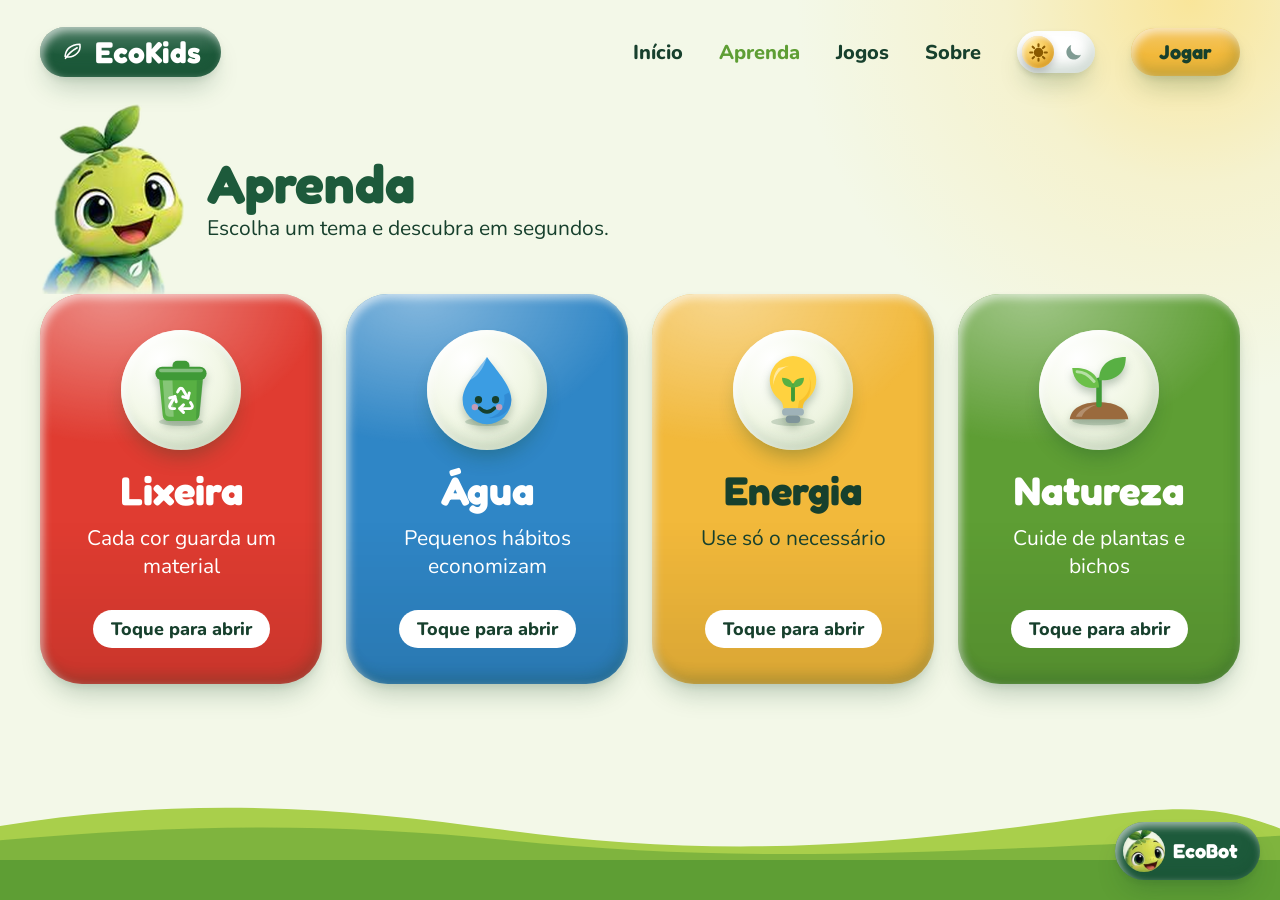
==== commit 97e467c6: "Símbolo de reciclagem de verdade na imagem da lixeira Co-Authored-By: Claude Sonnet 5.5 <noreply@ant" ====
--- a/aprenda.html
+++ b/aprenda.html
@@ -4,7 +4,7 @@
   <meta charset="UTF-8">
   <meta name="viewport" content="width=device-width, initial-scale=1">
   <title>EcoKids - Aprenda</title>
-  <link rel="stylesheet" href="css/style.css?v=7">
+  <link rel="stylesheet" href="css/style.css?v=9">
   <script>try{if(localStorage.getItem("ecokids-tema")==="escuro")document.documentElement.dataset.tema="escuro"}catch(e){}</script>
 </head>
 <body>
@@ -32,7 +32,7 @@
         <!-- Clique num cartão: o JavaScript abre a janela com o conteúdo (veja js/script.js, bloco 2) -->
         <div class="learn-grid">
           <button class="learn-card clay red" data-tema="lixeira">
-            <span class="large-icon"><svg class="ek-icon" viewBox="0 0 64 64" aria-hidden="true"><ellipse cx="32" cy="58" rx="18" ry="3.5" fill="#1b4a2a" opacity=".18"/><path d="M14 22h36l-3 31a5 5 0 0 1-5 4.5H22a5 5 0 0 1-5-4.5Z" fill="#58b043"/><path d="M17 24h8l1 30h-3a4 4 0 0 1-4-3.6Z" fill="#fff" opacity=".28"/><path d="M45 24h5l-2.6 28a5 5 0 0 1-3 4Z" fill="#1d6a2a" opacity=".25"/><rect x="11" y="13" width="42" height="11" rx="5.5" fill="#3f9a37"/><rect x="25" y="8" width="14" height="8" rx="4" fill="#3f9a37"/><rect x="14" y="14.5" width="36" height="3" rx="1.5" fill="#fff" opacity=".35"/><g fill="none" stroke="#fff" stroke-width="3.2" stroke-linecap="round" stroke-linejoin="round"><path d="M27 38l5-8 5 8"/><path d="M24 46h7M41 46h-5"/><path d="M26 41l-2 5M38 41l2 5" /></g></svg></span>
+            <span class="large-icon"><svg class="ek-icon" viewBox="0 0 64 64" aria-hidden="true"><ellipse cx="32" cy="58" rx="18" ry="3.5" fill="#1b4a2a" opacity=".18"/><path d="M14 22h36l-3 31a5 5 0 0 1-5 4.5H22a5 5 0 0 1-5-4.5Z" fill="#58b043"/><path d="M17 24h8l1 30h-3a4 4 0 0 1-4-3.6Z" fill="#fff" opacity=".28"/><path d="M45 24h5l-2.6 28a5 5 0 0 1-3 4Z" fill="#1d6a2a" opacity=".25"/><rect x="11" y="13" width="42" height="11" rx="5.5" fill="#3f9a37"/><rect x="25" y="8" width="14" height="8" rx="4" fill="#3f9a37"/><rect x="14" y="14.5" width="36" height="3" rx="1.5" fill="#fff" opacity=".35"/><g transform="translate(19.5 27.5) scale(1.04)" fill="none" stroke="#fff" stroke-width="2.3" stroke-linecap="round" stroke-linejoin="round"><path d="M7 19H4.815a1.83 1.83 0 0 1-1.57-.881 1.785 1.785 0 0 1-.004-1.784L7.196 9.5"/><path d="M11 19h8.203a1.83 1.83 0 0 0 1.556-.89 1.784 1.784 0 0 0 0-1.775l-1.226-2.12"/><path d="m14 16-3 3 3 3"/><path d="M8.293 13.596 7.196 9.5 3.1 10.598"/><path d="m9.344 5.811 1.093-1.892A1.83 1.83 0 0 1 11.985 3a1.784 1.784 0 0 1 1.546.888l3.943 6.843"/><path d="m13.378 9.633 4.096 1.098 1.097-4.096"/></g></svg></span>
             <strong>Lixeira</strong>
             <span>Cada cor guarda um material</span>
             <small>Toque para abrir</small>
@@ -88,6 +88,6 @@
       </div>
     </section>
   </div>
-  <script src="js/script.js?v=7"></script>
+  <script src="js/script.js?v=9"></script>
 </body>
 </html>
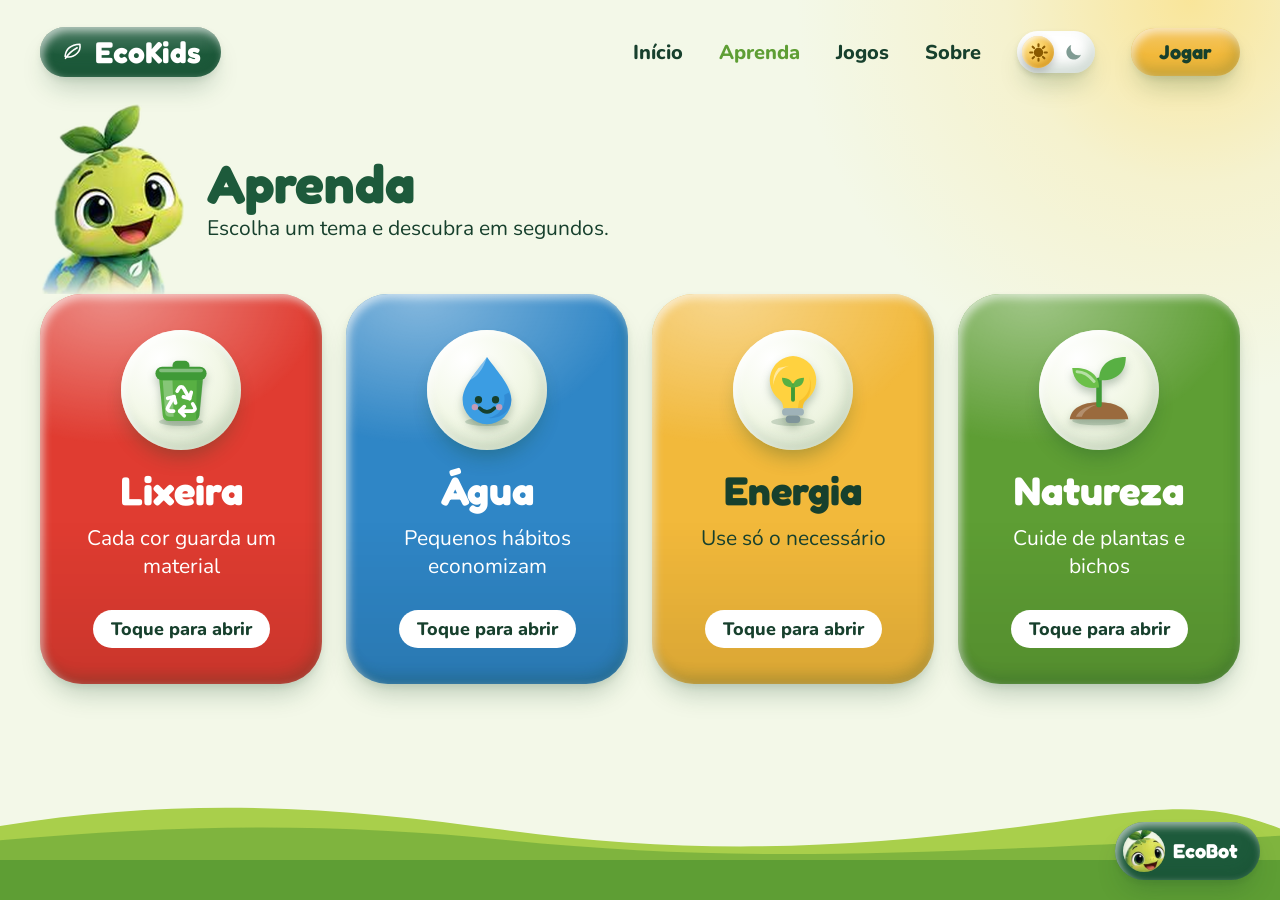
==== commit 26e8e56a: "Símbolo de reciclagem maior na lixeira Co-Authored-By: Claude Sonnet 5.5 <noreply@anthropic.com> Cla" ====
--- a/aprenda.html
+++ b/aprenda.html
@@ -4,7 +4,7 @@
   <meta charset="UTF-8">
   <meta name="viewport" content="width=device-width, initial-scale=1">
   <title>EcoKids - Aprenda</title>
-  <link rel="stylesheet" href="css/style.css?v=9">
+  <link rel="stylesheet" href="css/style.css?v=10">
   <script>try{if(localStorage.getItem("ecokids-tema")==="escuro")document.documentElement.dataset.tema="escuro"}catch(e){}</script>
 </head>
 <body>
@@ -32,7 +32,7 @@
         <!-- Clique num cartão: o JavaScript abre a janela com o conteúdo (veja js/script.js, bloco 2) -->
         <div class="learn-grid">
           <button class="learn-card clay red" data-tema="lixeira">
-            <span class="large-icon"><svg class="ek-icon" viewBox="0 0 64 64" aria-hidden="true"><ellipse cx="32" cy="58" rx="18" ry="3.5" fill="#1b4a2a" opacity=".18"/><path d="M14 22h36l-3 31a5 5 0 0 1-5 4.5H22a5 5 0 0 1-5-4.5Z" fill="#58b043"/><path d="M17 24h8l1 30h-3a4 4 0 0 1-4-3.6Z" fill="#fff" opacity=".28"/><path d="M45 24h5l-2.6 28a5 5 0 0 1-3 4Z" fill="#1d6a2a" opacity=".25"/><rect x="11" y="13" width="42" height="11" rx="5.5" fill="#3f9a37"/><rect x="25" y="8" width="14" height="8" rx="4" fill="#3f9a37"/><rect x="14" y="14.5" width="36" height="3" rx="1.5" fill="#fff" opacity=".35"/><g transform="translate(19.5 27.5) scale(1.04)" fill="none" stroke="#fff" stroke-width="2.3" stroke-linecap="round" stroke-linejoin="round"><path d="M7 19H4.815a1.83 1.83 0 0 1-1.57-.881 1.785 1.785 0 0 1-.004-1.784L7.196 9.5"/><path d="M11 19h8.203a1.83 1.83 0 0 0 1.556-.89 1.784 1.784 0 0 0 0-1.775l-1.226-2.12"/><path d="m14 16-3 3 3 3"/><path d="M8.293 13.596 7.196 9.5 3.1 10.598"/><path d="m9.344 5.811 1.093-1.892A1.83 1.83 0 0 1 11.985 3a1.784 1.784 0 0 1 1.546.888l3.943 6.843"/><path d="m13.378 9.633 4.096 1.098 1.097-4.096"/></g></svg></span>
+            <span class="large-icon"><svg class="ek-icon" viewBox="0 0 64 64" aria-hidden="true"><ellipse cx="32" cy="58" rx="18" ry="3.5" fill="#1b4a2a" opacity=".18"/><path d="M14 22h36l-3 31a5 5 0 0 1-5 4.5H22a5 5 0 0 1-5-4.5Z" fill="#58b043"/><path d="M17 24h8l1 30h-3a4 4 0 0 1-4-3.6Z" fill="#fff" opacity=".28"/><path d="M45 24h5l-2.6 28a5 5 0 0 1-3 4Z" fill="#1d6a2a" opacity=".25"/><rect x="11" y="13" width="42" height="11" rx="5.5" fill="#3f9a37"/><rect x="25" y="8" width="14" height="8" rx="4" fill="#3f9a37"/><rect x="14" y="14.5" width="36" height="3" rx="1.5" fill="#fff" opacity=".35"/><g transform="translate(17.2 25.6) scale(1.25)" fill="none" stroke="#fff" stroke-width="2.4" stroke-linecap="round" stroke-linejoin="round"><path d="M7 19H4.815a1.83 1.83 0 0 1-1.57-.881 1.785 1.785 0 0 1-.004-1.784L7.196 9.5"/><path d="M11 19h8.203a1.83 1.83 0 0 0 1.556-.89 1.784 1.784 0 0 0 0-1.775l-1.226-2.12"/><path d="m14 16-3 3 3 3"/><path d="M8.293 13.596 7.196 9.5 3.1 10.598"/><path d="m9.344 5.811 1.093-1.892A1.83 1.83 0 0 1 11.985 3a1.784 1.784 0 0 1 1.546.888l3.943 6.843"/><path d="m13.378 9.633 4.096 1.098 1.097-4.096"/></g></svg></span>
             <strong>Lixeira</strong>
             <span>Cada cor guarda um material</span>
             <small>Toque para abrir</small>
@@ -88,6 +88,6 @@
       </div>
     </section>
   </div>
-  <script src="js/script.js?v=9"></script>
+  <script src="js/script.js?v=10"></script>
 </body>
 </html>
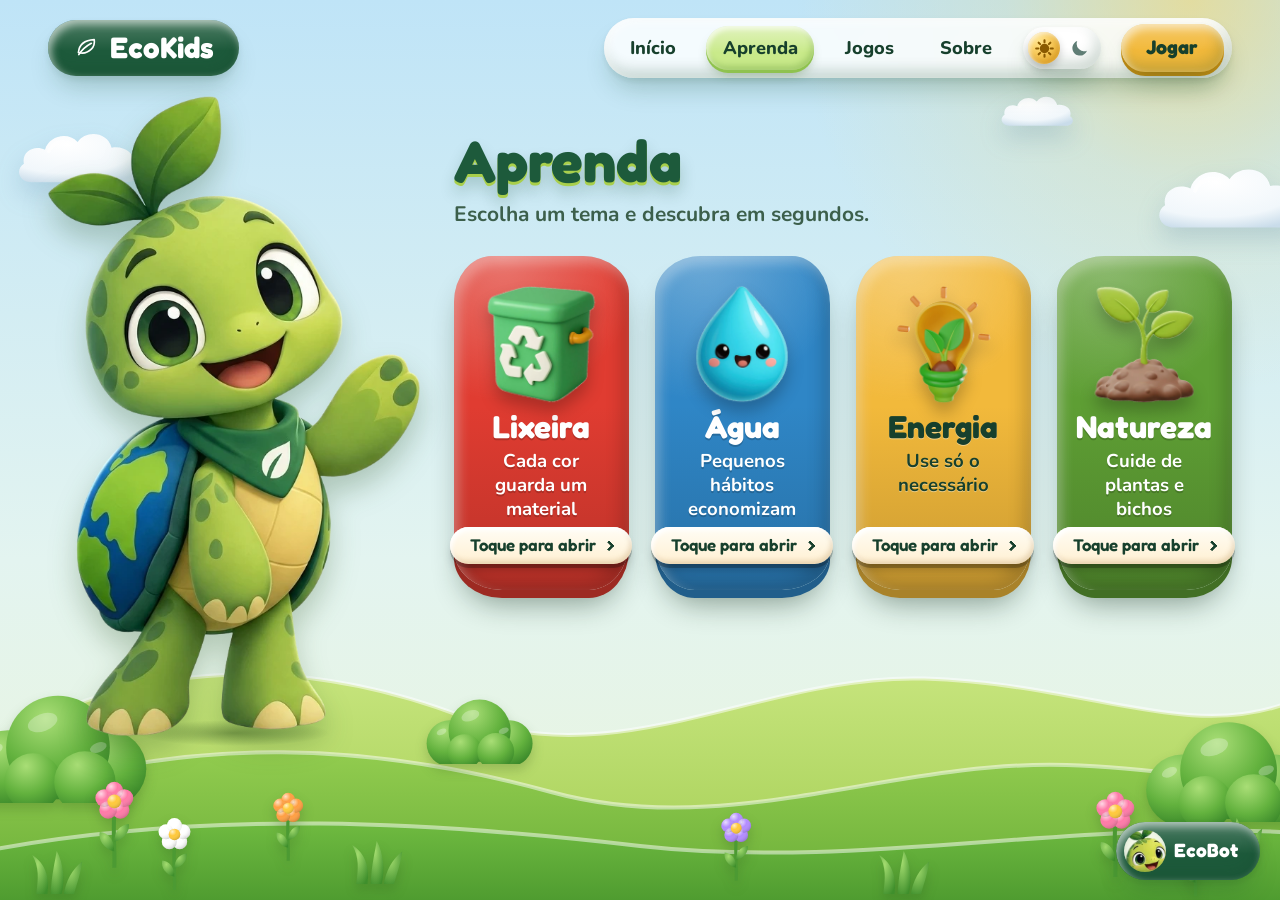
==== commit 8f45ae6f: "Nova identidade visual de massinha 3D em todo o site - Página inicial: placa de madeira, cenário com" ====
--- a/aprenda.html
+++ b/aprenda.html
@@ -4,26 +4,99 @@
   <meta charset="UTF-8">
   <meta name="viewport" content="width=device-width, initial-scale=1">
   <title>EcoKids - Aprenda</title>
-  <link rel="stylesheet" href="css/style.css?v=10">
-  <script>try{if(localStorage.getItem("ecokids-tema")==="escuro")document.documentElement.dataset.tema="escuro"}catch(e){}</script>
+  <meta name="description" content="EcoKids: jogos e dicas rápidas com o Tito para crianças de 6 a 11 anos aprenderem a cuidar do planeta.">
+  <meta name="theme-color" content="#1d5a3b">
+  <link rel="preconnect" href="https://fonts.googleapis.com">
+  <link rel="preconnect" href="https://fonts.gstatic.com" crossorigin>
+  <link rel="stylesheet" href="https://fonts.googleapis.com/css2?family=Fredoka:wght@500;600;700&family=Nunito:wght@400;600;700;800&display=swap">
+  <link rel="stylesheet" href="css/style.css?v=23">
+  <script>document.documentElement.classList.add("js");try{var t=localStorage.getItem("ecokids-tema");if(t==="escuro"||(!t&&matchMedia("(prefers-color-scheme: dark)").matches))document.documentElement.dataset.tema="escuro"}catch(e){}</script>
 </head>
 <body>
-  <main class="page learn-page" data-ecobot>
+  <main class="page learn-page com-cenario" data-ecobot>
     <!-- Cabeçalho: logo e menu (igual em todas as páginas) -->
     <header class="site-header">
       <a class="logo-pill" href="index.html"><svg class="icon" viewBox="0 0 64 64" fill="none" stroke="currentColor" stroke-width="4" stroke-linecap="round" stroke-linejoin="round" aria-hidden="true"><path d="M51 11C31 12 15 21 13 42c11 3 23 0 31-8 8-8 8-17 7-23Z"/><path d="M14 47c8-12 17-20 30-27"/></svg><span>EcoKids</span></a>
-      <nav class="nav-links" aria-label="Navegação principal">
+      <button class="menu-toggle" type="button" aria-expanded="false" aria-controls="menu-principal"><span class="menu-bars" aria-hidden="true"><span></span><span></span><span></span></span><span class="menu-label">Menu</span></button>
+      <nav class="nav-links" id="menu-principal" aria-label="Navegação principal">
         <a href="index.html">Início</a>
-        <a href="aprenda.html" class="active">Aprenda</a>
+        <a href="aprenda.html" class="active" aria-current="page">Aprenda</a>
         <a href="jogos.html">Jogos</a>
         <a href="sobre.html">Sobre</a>
         <button class="theme-toggle" type="button" aria-pressed="false" aria-label="Mudar para o tema escuro"><svg class="sol" viewBox="0 0 24 24" fill="none" stroke="currentColor" stroke-width="2.4" stroke-linecap="round" aria-hidden="true"><circle cx="12" cy="12" r="4.2" fill="currentColor"/><path d="M12 2.5v2.4M12 19.1v2.4M2.5 12h2.4M19.1 12h2.4M5.3 5.3 7 7M17 17l1.7 1.7M5.3 18.7 7 17M17 7l1.7-1.7"/></svg><svg class="lua" viewBox="0 0 24 24" aria-hidden="true"><path fill="currentColor" d="M20.5 14.6A8.6 8.6 0 0 1 9.4 3.5a8.6 8.6 0 1 0 11.1 11.1Z"/></svg></button>
         <a class="clay-button yellow" href="jogos.html">Jogar</a>
       </nav>
     </header>
-    <div class="content-shell">
+    <!-- Desenhos do cenário (flor, arbusto, tufo de grama e nuvem), reaproveitados várias vezes com <use> -->
+    <svg class="cena-defs" width="0" height="0" aria-hidden="true" focusable="false">
+      <defs>
+        <radialGradient id="g-folha" cx="35%" cy="25%" r="85%"><stop offset="0" class="c-folha-luz"/><stop offset="1" class="c-folha-sombra"/></radialGradient>
+        <radialGradient id="g-arbusto" cx="38%" cy="22%" r="80%"><stop offset="0" class="c-arbusto-luz"/><stop offset=".6" class="c-arbusto-meio"/><stop offset="1" class="c-arbusto-sombra"/></radialGradient>
+        <radialGradient id="g-volume" cx="32%" cy="26%" r="80%"><stop offset="0" stop-color="#fff" stop-opacity=".7"/><stop offset=".45" stop-color="#fff" stop-opacity="0"/><stop offset="1" stop-color="#000" stop-opacity=".18"/></radialGradient>
+        <radialGradient id="g-nuvem" cx="40%" cy="22%" r="85%"><stop offset="0" class="c-nuvem-luz"/><stop offset=".7" class="c-nuvem-meio"/><stop offset="1" class="c-nuvem-sombra"/></radialGradient>
+        <linearGradient id="g-colina-1" x1="0" y1="0" x2="0" y2="1"><stop offset="0" class="c-colina1-topo"/><stop offset="1" class="c-colina1-base"/></linearGradient>
+        <linearGradient id="g-colina-2" x1="0" y1="0" x2="0" y2="1"><stop offset="0" class="c-colina2-topo"/><stop offset="1" class="c-colina2-base"/></linearGradient>
+        <linearGradient id="g-colina-3" x1="0" y1="0" x2="0" y2="1"><stop offset="0" class="c-colina3-topo"/><stop offset="1" class="c-colina3-base"/></linearGradient>
+        <!-- flor: a cor das pétalas vem do CSS (color) -->
+        <symbol id="flor" viewBox="0 0 60 112">
+          <path d="M30 112C31 92 28 70 30 44" fill="none" stroke="#4c9a33" stroke-width="5" stroke-linecap="round"/>
+          <path d="M30 92C17 89 10 78 12 68c11 1 18 10 18 24Z" fill="url(#g-folha)"/>
+          <path d="M30 80c12-3 19-12 18-22-11 1-18 9-18 22Z" fill="url(#g-folha)"/>
+          <g fill="currentColor"><circle cx="30" cy="17" r="11"/><circle cx="42.4" cy="26" r="11"/><circle cx="37.6" cy="40.5" r="11"/><circle cx="22.4" cy="40.5" r="11"/><circle cx="17.6" cy="26" r="11"/></g>
+          <g fill="url(#g-volume)"><circle cx="30" cy="17" r="11"/><circle cx="42.4" cy="26" r="11"/><circle cx="37.6" cy="40.5" r="11"/><circle cx="22.4" cy="40.5" r="11"/><circle cx="17.6" cy="26" r="11"/></g>
+          <circle cx="30" cy="30" r="8.5" fill="#ffc93c"/><circle cx="30" cy="30" r="8.5" fill="url(#g-volume)"/>
+        </symbol>
+        <symbol id="arbusto" viewBox="0 0 200 120">
+          <g fill="url(#g-arbusto)"><circle cx="48" cy="84" r="40"/><circle cx="152" cy="84" r="40"/><circle cx="100" cy="62" r="54"/><circle cx="74" cy="98" r="30"/><circle cx="128" cy="98" r="32"/></g>
+          <g fill="#fff" opacity=".28"><ellipse cx="84" cy="36" rx="16" ry="9" transform="rotate(-20 84 36)"/><ellipse cx="34" cy="64" rx="9" ry="5" transform="rotate(-25 34 64)"/><ellipse cx="142" cy="62" rx="9" ry="5" transform="rotate(-20 142 62)"/></g>
+        </symbol>
+        <symbol id="tufo" viewBox="0 0 60 42">
+          <g fill="url(#g-folha)"><path d="M10 42C12 27 13 16 6 4c14 9 17 23 15 38Z"/><path d="M24 42c1-19 4-30 6-42 7 13 8 28 5 42Z"/><path d="M37 42c2-13 8-24 18-32-2 14-6 24-8 32Z"/></g>
+        </symbol>
+        <symbol id="nuvem" viewBox="0 0 200 92">
+          <path d="M30 88C9 88 3 68 17 59c-4-19 16-30 33-22 6-21 35-29 51-12 12-19 47-17 53 9 21-4 40 11 34 29 13 8 7 25-10 25Z" fill="url(#g-nuvem)"/>
+          <path d="M56 40c4-12 19-19 33-12" fill="none" stroke="#fff" stroke-width="5" stroke-linecap="round" opacity=".7"/>
+        </symbol>
+      </defs>
+    </svg>
+    <!-- Cenário (só decoração): céu com nuvens, colinas e plantas, atrás do conteúdo -->
+    <div class="cena cena-pagina" aria-hidden="true">
+      <svg class="nuvem n1"><use href="#nuvem"/></svg>
+      <svg class="nuvem n2"><use href="#nuvem"/></svg>
+      <svg class="nuvem n3"><use href="#nuvem"/></svg>
+      <svg class="nuvem n4"><use href="#nuvem"/></svg>
+      <svg class="colinas" viewBox="0 0 1440 300" preserveAspectRatio="none">
+        <path d="M0 150C180 70 360 80 520 130c180 55 340-40 520-35 180 5 290 55 400 25v180H0Z" fill="url(#g-colina-1)"/>
+        <path d="M0 150C180 70 360 80 520 130c180 55 340-40 520-35 180 5 290 55 400 25" class="colina-brilho" vector-effect="non-scaling-stroke"/>
+        <path d="M0 205c220-60 420-50 620-5 200 45 380-30 580-25 120 3 190 20 240 15v105H0Z" fill="url(#g-colina-2)"/>
+        <path d="M0 205c220-60 420-50 620-5 200 45 380-30 580-25 120 3 190 20 240 15" class="colina-brilho" vector-effect="non-scaling-stroke"/>
+        <path d="M0 252c240-35 480-25 720-2 240 22 480-23 720-13v63H0Z" fill="url(#g-colina-3)"/>
+        <path d="M0 252c240-35 480-25 720-2 240 22 480-23 720-13" class="colina-brilho" vector-effect="non-scaling-stroke"/>
+      </svg>
+      <svg class="planta arbusto a1"><use href="#arbusto"/></svg>
+      <svg class="planta arbusto a2"><use href="#arbusto"/></svg>
+      <svg class="planta arbusto a3"><use href="#arbusto"/></svg>
+      <svg class="planta flor f1"><use href="#flor"/></svg>
+      <svg class="planta flor f2"><use href="#flor"/></svg>
+      <svg class="planta flor f3"><use href="#flor"/></svg>
+      <svg class="planta flor f4"><use href="#flor"/></svg>
+      <svg class="planta flor f5"><use href="#flor"/></svg>
+      <svg class="planta flor f6"><use href="#flor"/></svg>
+      <svg class="planta tufo t1"><use href="#tufo"/></svg>
+      <svg class="planta tufo t2"><use href="#tufo"/></svg>
+      <svg class="planta tufo t3"><use href="#tufo"/></svg>
+      <svg class="planta tufo t4"><use href="#tufo"/></svg>
+    </div>
+    <!-- Palco: o Tito acena à esquerda; título e cartões à direita -->
+    <div class="content-shell aprenda-palco">
+        <div class="tito-palco">
+          <picture>
+            <source srcset="imagens/mascote-hero-anexo.webp" type="image/webp">
+            <img class="mascot tito-acenando" src="imagens/mascote-hero-anexo.png" alt="Tito, a tartaruga do EcoKids, acenando" width="526" height="904">
+          </picture>
+          <span class="tito-chao" aria-hidden="true"></span>
+        </div>
         <div class="section-intro">
-          <div class="mascot mascot-happy rosto-feliz" role="img" aria-label="Tito, a tartaruga do EcoKids"></div>
           <div>
             <h1>Aprenda</h1>
             <p>Escolha um tema e descubra em segundos.</p>
@@ -31,48 +104,40 @@
         </div>
         <!-- Clique num cartão: o JavaScript abre a janela com o conteúdo (veja js/script.js, bloco 2) -->
         <div class="learn-grid">
-          <button class="learn-card clay red" data-tema="lixeira">
-            <span class="large-icon"><svg class="ek-icon" viewBox="0 0 64 64" aria-hidden="true"><ellipse cx="32" cy="58" rx="18" ry="3.5" fill="#1b4a2a" opacity=".18"/><path d="M14 22h36l-3 31a5 5 0 0 1-5 4.5H22a5 5 0 0 1-5-4.5Z" fill="#58b043"/><path d="M17 24h8l1 30h-3a4 4 0 0 1-4-3.6Z" fill="#fff" opacity=".28"/><path d="M45 24h5l-2.6 28a5 5 0 0 1-3 4Z" fill="#1d6a2a" opacity=".25"/><rect x="11" y="13" width="42" height="11" rx="5.5" fill="#3f9a37"/><rect x="25" y="8" width="14" height="8" rx="4" fill="#3f9a37"/><rect x="14" y="14.5" width="36" height="3" rx="1.5" fill="#fff" opacity=".35"/><g transform="translate(17.2 25.6) scale(1.25)" fill="none" stroke="#fff" stroke-width="2.4" stroke-linecap="round" stroke-linejoin="round"><path d="M7 19H4.815a1.83 1.83 0 0 1-1.57-.881 1.785 1.785 0 0 1-.004-1.784L7.196 9.5"/><path d="M11 19h8.203a1.83 1.83 0 0 0 1.556-.89 1.784 1.784 0 0 0 0-1.775l-1.226-2.12"/><path d="m14 16-3 3 3 3"/><path d="M8.293 13.596 7.196 9.5 3.1 10.598"/><path d="m9.344 5.811 1.093-1.892A1.83 1.83 0 0 1 11.985 3a1.784 1.784 0 0 1 1.546.888l3.943 6.843"/><path d="m13.378 9.633 4.096 1.098 1.097-4.096"/></g></svg></span>
+          <button class="learn-card red" data-tema="lixeira">
+            <picture><source srcset="imagens/cuidar/lixeira.webp" type="image/webp"><img class="card-arte" src="imagens/cuidar/lixeira.png" alt="" width="512" height="512"></picture>
             <strong>Lixeira</strong>
             <span>Cada cor guarda um material</span>
             <small>Toque para abrir</small>
           </button>
-          <button class="learn-card clay blue" data-tema="agua">
-            <span class="large-icon"><svg class="ek-icon" viewBox="0 0 64 64" aria-hidden="true"><ellipse cx="32" cy="58" rx="18" ry="3.5" fill="#1b4a2a" opacity=".18"/><path d="M32 5C22 19 12 29 12 40a20 20 0 0 0 40 0C52 29 42 19 32 5Z" fill="#3b9de3"/><path d="M32 5C27 12 22 18 18 24c6-3 11-9 14-19Z" fill="#fff" opacity=".35"/><path d="M46 36c2 9-4 17-13 19 10 1 19-6 19-15 0-2-1-4-2-6Z" fill="#1c64b4" opacity=".3"/><circle cx="25" cy="40" r="3" fill="#17402d"/><circle cx="39" cy="40" r="3" fill="#17402d"/><path d="M26 47q6 6 12 0" fill="none" stroke="#17402d" stroke-width="3" stroke-linecap="round"/><circle cx="22" cy="46" r="2.6" fill="#ff9aa2" opacity=".7"/><circle cx="42" cy="46" r="2.6" fill="#ff9aa2" opacity=".7"/></svg></span>
+          <button class="learn-card blue" data-tema="agua">
+            <picture><source srcset="imagens/cuidar/agua.webp" type="image/webp"><img class="card-arte" src="imagens/cuidar/agua.png" alt="" width="512" height="512"></picture>
             <strong>Água</strong>
             <span>Pequenos hábitos economizam</span>
             <small>Toque para abrir</small>
           </button>
-          <button class="learn-card clay yellow" data-tema="energia">
-            <span class="large-icon"><svg class="ek-icon" viewBox="0 0 64 64" aria-hidden="true"><ellipse cx="32" cy="58" rx="18" ry="3.5" fill="#1b4a2a" opacity=".18"/><path d="M32 4a20 20 0 0 0-11 36c2 2 3 4 3 7h16c0-3 1-5 3-7A20 20 0 0 0 32 4Z" fill="#ffd23f"/><path d="M20 14a18 18 0 0 0-4 14c1-9 6-14 13-16Z" fill="#fff" opacity=".5"/><path d="M45 20c3 9-1 17-8 21l-1 6h4c0-3 1-5 3-7a20 20 0 0 0 2-20Z" fill="#e8a000" opacity=".3"/><rect x="23" y="47" width="18" height="6" rx="3" fill="#9fb2b8"/><rect x="26" y="53" width="12" height="6" rx="3" fill="#7e9399"/><path d="M32 40V28" stroke="#3f9a37" stroke-width="3.2" stroke-linecap="round"/><path d="M32 30c-6 0-9-3-9-8 6 0 9 3 9 8Zm0 0c6 0 9-3 9-8-6 0-9 3-9 8Z" fill="#58b043"/></svg></span>
+          <button class="learn-card yellow" data-tema="energia">
+            <picture><source srcset="imagens/cuidar/energia.webp" type="image/webp"><img class="card-arte" src="imagens/cuidar/energia.png" alt="" width="512" height="512"></picture>
             <strong>Energia</strong>
             <span>Use só o necessário</span>
             <small>Toque para abrir</small>
           </button>
-          <button class="learn-card clay green" data-tema="natureza">
-            <span class="large-icon"><svg class="ek-icon" viewBox="0 0 64 64" aria-hidden="true"><ellipse cx="32" cy="57" rx="22" ry="4" fill="#1b4a2a" opacity=".18"/><path d="M8 56c1-9 10-14 24-14s23 5 24 14Z" fill="#9a6a3d"/><path d="M13 54c3-6 9-9 17-10-6 2-11 6-12 10Z" fill="#fff" opacity=".25"/><path d="M32 44V24" stroke="#3f9a37" stroke-width="4.5" stroke-linecap="round"/><path d="M32 30C20 32 11 26 10 14c13-1 22 5 22 16Z" fill="#6cc04a"/><path d="M32 24c0-12 8-19 22-19 0 13-8 20-22 19Z" fill="#58b043"/><path d="M14 17c5 0 10 3 14 8" fill="none" stroke="#fff" stroke-width="2.4" stroke-linecap="round" opacity=".5"/></svg></span>
+          <button class="learn-card green" data-tema="natureza">
+            <picture><source srcset="imagens/cuidar/planta.webp" type="image/webp"><img class="card-arte" src="imagens/cuidar/planta.png" alt="" width="512" height="512"></picture>
             <strong>Natureza</strong>
             <span>Cuide de plantas e bichos</span>
             <small>Toque para abrir</small>
           </button>
         </div>
     </div>
-    <!-- Colinas verdes decorativas do rodapé -->
-    <div class="hills" aria-hidden="true">
-      <svg viewBox="0 0 1440 116" preserveAspectRatio="none">
-        <path class="hill-back" d="M0 64C218 16 394 38 566 70c192 36 363 32 565-2 153-26 215-51 309 0v48H0Z"/>
-        <path class="hill-front" d="M0 86c208-25 375-27 572 0 263 36 461 20 868-7v37H0Z"/>
-      </svg>
-      <div></div>
-    </div>
   </main>
   <!-- Janela que abre ao clicar num cartão (começa escondida) -->
   <div class="modal-backdrop" id="modal" hidden>
     <section class="learn-modal clay" role="dialog" aria-modal="true" aria-label="Tema">
       <div class="modal-title">
-        <div class="mascot mascot-happy rosto-feliz" role="img" aria-label="Tito, a tartaruga do EcoKids"></div>
+        <div class="mascot mascot-happy rosto-feliz" role="img" aria-label="Tito, a tartaruga do EcoKids" data-reacao="rindo"></div>
         <h2></h2>
-        <button class="modal-close" aria-label="Fechar">&times;</button>
+        <button class="modal-close" type="button" aria-label="Fechar">&times;</button>
       </div>
       <!-- Área que rola quando o conteúdo é maior que a janela -->
       <div class="modal-scroll">
@@ -88,6 +153,7 @@
       </div>
     </section>
   </div>
-  <script src="js/script.js?v=10"></script>
+  <script src="js/script.js?v=21"></script>
+  <script src="js/tito.js?v=21"></script>
 </body>
 </html>
--- a/css/style.css
+++ b/css/style.css
@@ -1,19 +1,47 @@
-@import url("https://fonts.googleapis.com/css2?family=Fredoka:wght@500;600;700&family=Nunito:wght@400;600;700;800&display=swap");
 /* ============================================================
-   EcoKids - estilos do site
-   Este arquivo (style.css) é usado por TODAS as páginas.
-   1) Primeiro vem um "reset" (zera estilos padrão do navegador).
-   2) Depois as cores/variáveis e os estilos de cada parte do site.
+   EcoKids - estilos do site (um arquivo para TODAS as páginas)
+
+   ÍNDICE (procure pelo número para achar a parte)
+    1) Reset
+    2) Cores e medidas (variáveis) - tema claro e escuro
+    3) Base: corpo da página, foco do teclado, títulos
+    4) Página (fundo, céu, sol/lua, colinas, folhas voando)
+    5) Cabeçalho, menu e menu hambúrguer
+    6) Peças reutilizáveis: massinha, botões, etiquetas, placar, bolinhas de ícone
+    7) Mascote Tito
+    8) Página inicial
+    9) Cenário e títulos das páginas internas (Aprenda, Jogos e Sobre)
+   10) Cartões coloridos de massinha, cartões do Aprenda e janela (modal)
+   11) Cartões dos Jogos
+   12) Barra de cima dos jogos
+   13) Jogo da memória
+   14) Quebra-cabeça
+   15) Lixeira certa
+   16) Quiz
+   17) Caça-palavras
+   18) Palavras cruzadas
+   19) Tela final ("Muito bem!")
+   20) Página Sobre
+   21) EcoBot
+   22) Animações
+   23) Telas baixas (notebooks) e movimento reduzido
+
+   Regra da casa: cada parte guarda também os ajustes de celular dela.
+   Para mudar uma cor, troque a variável no item 2.
    ============================================================ */
+
+/* ============ 1) RESET ============ */
 *, *::before, *::after { box-sizing: border-box; border: 0 solid; }
 h1, h2, h3, h4, h5, h6 { margin: 0; font-size: inherit; font-weight: inherit; }
 p, figure { margin: 0; }
 a { color: inherit; text-decoration: none; }
-button { padding: 0; color: inherit; background: transparent; border: 0; cursor: pointer; }
+button, input { font: inherit; color: inherit; }
+button { padding: 0; background: transparent; border: 0; cursor: pointer; }
 img, svg { display: block; max-width: 100%; }
-
-
-/* Cores que mudam entre o tema claro e o escuro. O @property deixa o navegador "animar" a troca de cor. */
+[hidden] { display: none !important; }
+
+/* ============ 2) CORES E MEDIDAS ============ */
+/* O @property deixa o navegador "animar" a troca de cor entre os temas. */
 @property --cream { syntax: "<color>"; inherits: true; initial-value: #f3f8e8; }
 @property --sky { syntax: "<color>"; inherits: true; initial-value: #cfe9f6; }
 @property --page-top { syntax: "<color>"; inherits: true; initial-value: #f3f8e8; }
@@ -29,34 +57,79 @@
 @property --clay-drop { syntax: "<color>"; inherits: true; initial-value: rgba(20,70,40,.26); }
 
 :root {
-  /* >>> AQUI ficam as cores do site. Mude o valor e a cor muda em todas as páginas. <<< */
-  --leaf: #5e9e34;
+  /* >>> Cores da marca (iguais nos dois temas) <<< */
+  --leaf: #5e9e34;                /* verde folha (decoração, barras) */
   --lime: #a9cf4b;
-  --blue: #2f86c6;
   --yellow: #f2b93b;
   --red: #e03c31;
-  --teal: #3c9a8a;
   --brown: #8b5a2b;
   --white: #ffffff;
   --ink-fixed: #17402d;           /* texto escuro que fica sempre escuro (em cima de amarelo e lima) */
-  --icon-bg: #f3f8e8;             /* fundo claro das bolinhas de ícone */
-  --pale: #fff3b8;                /* amarelo bem clarinho (destaques) */
-  --soft: #e3edd2;                /* verde bem clarinho (trilhas, estrelas vazias) */
-  --ok-bg: #dff3c8;
-  --bad-bg: #f6b3a8;
-  --bad-ink: #a1271b;
+
+  /* Cores dos cartões (Jogos e Aprenda). Todas com contraste bom para texto branco,
+     menos o amarelo, que usa texto escuro. */
+  --card-green: #2f7d3a;          /* verde natureza */
+  --card-coral: #c8473b;          /* vermelho coral */
+  --card-brown: #8a5530;          /* marrom terra */
+  --card-blue: #1f74b8;           /* azul água */
+  --card-yellow: #f4bf3f;         /* amarelo sol (texto escuro) */
+  --card-purple: #7a4fc0;         /* roxo (usado nas letras do quiz) */
+
+  /* Cartões da página JOGOS (texto branco com contraste 4,5:1 ou mais; o amarelo usa texto escuro) */
+  --game-memoria: #1f6b35;        /* verde escuro */
+  --game-quebra: #f4bf3f;         /* amarelo */
+  --game-lixeira: #0e7f78;        /* verde-água / turquesa (não é cor de lixeira: não confunde) */
+  --game-quiz: #1f74b8;           /* azul */
+  --game-cruzadas: #cf4636;       /* vermelho coral */
+  --game-caca: #8a5530;           /* marrom */
+
+  /* Cartões da página APRENDA: as cores originais do projeto */
+  --learn-lixeira: #e03c31;       /* vermelho */
+  --learn-agua: #2f86c6;          /* azul */
+  --learn-energia: #f2b93b;       /* amarelo (texto escuro) */
+  --learn-natureza: #5e9e34;      /* verde */
+
+  /* Cores oficiais das lixeiras (não mudam com o tema: são conteúdo educativo) */
+  --bin-paper: #0072ce;
+  --bin-plastic: #e03c31;
+  --bin-glass: #2e9e4f;
+  --bin-metal: #ffd100;
+  --bin-organic: #8b5a2b;
+
+  /* Medidas que se adaptam à tela */
+  --gutter: clamp(16px, 4vw, 48px);                     /* margem lateral */
+  --container: min(1240px, calc(100% - 2 * var(--gutter)));
+  --header-h: clamp(64px, 11vh, 96px);
+  --hills-h: clamp(64px, 12vh, 116px);
+  --radius-lg: clamp(24px, 3vw, 38px);
+  --radius-md: clamp(18px, 2.2vw, 28px);
+  --font-title: "Fredoka", "Trebuchet MS", sans-serif;
+  --font-body: "Nunito", "Segoe UI", sans-serif;
 
   /* ===== TEMA CLARO (padrão): dia ===== */
   --cream: #f3f8e8;
   --page-top: #f3f8e8;
   --sky: #cfe9f6;
   --surface: #ffffff;
+  --surface-2: #eef5e2;           /* superfície secundária (trilhas, fundos suaves) */
   --text: #17402d;
+  --text-soft: #3c5f4b;
   --heading: #1d5a3b;
   --dark: #1d5a3b;
+  --link-active-bg: #dcefc4;
+  --focus: #17402d;               /* contorno do foco do teclado */
   --hill-back: #a9cf4b;
   --hill-front: #5e9e34;
   --hill-base: #5e9e34;
+  --bubble-hi: #ffffff;           /* bolinhas claras atrás dos ícones */
+  --bubble-mid: #f3f8e8;
+  --bubble-lo: #dfe9cd;
+  --pale: #fff3b8;                /* amarelo bem clarinho (destaques) */
+  --soft: #e3edd2;                /* verde bem clarinho (trilhas, estrelas vazias) */
+  --ok-bg: #dff3c8;
+  --ok-ink: #2e7d32;
+  --bad-bg: #f6b3a8;
+  --bad-ink: #a1271b;
   --clay-light: rgba(255,255,255,.62);
   --clay-shade: rgba(20,70,40,.20);
   --clay-drop: rgba(20,70,40,.26);
@@ -66,813 +139,87 @@
     inset -4px -8px 14px var(--clay-shade),
     0 16px 26px -8px var(--clay-drop),
     0 3px 6px rgba(20,70,40,.08);
-  font-family: "Nunito", sans-serif;
+  --clay-shadow-hover:
+    inset 3px 4px 8px var(--clay-light),
+    inset -4px -8px 14px var(--clay-shade),
+    0 24px 34px -10px var(--clay-drop),
+    0 4px 8px rgba(20,70,40,.10);
+
+  font-family: var(--font-body);
   color: var(--text);
   background: var(--cream);
   transition: --cream .5s, --page-top .5s, --sky .5s, --surface .5s, --text .5s, --heading .5s, --dark .5s,
               --hill-back .5s, --hill-front .5s, --hill-base .5s, --clay-light .5s, --clay-shade .5s, --clay-drop .5s;
 }
 
-/* ===== TEMA ESCURO: noite (verde-petróleo e azul bem escuro; os cards continuam coloridos) ===== */
+/* ===== TEMA ESCURO: noite (verde-petróleo e azul bem escuro; os cartões continuam coloridos) ===== */
 :root[data-tema="escuro"] {
   --cream: #0c2b30;
   --page-top: #0a2140;
   --sky: #0d2a4d;
   --surface: #17464a;
+  --surface-2: #1d5553;
   --text: #e8f3df;
+  --text-soft: #c3d9c6;
   --heading: #cdeea0;
   --dark: #23744d;
+  --link-active-bg: rgba(169,207,75,.20);
+  --focus: #ffd23f;
   --hill-back: #1b6240;
   --hill-front: #0f4a33;
   --hill-base: #0d3d2c;
+  --bubble-hi: #eef4e4;           /* bolinhas um pouco mais apagadas: não "acendem" no escuro */
+  --bubble-mid: #d3e1c1;
+  --bubble-lo: #a9bf95;
+  --pale: #4a4520;
+  --soft: #1f5a58;
+  --ok-bg: #1f5b34;
+  --ok-ink: #b6f09a;
+  --bad-bg: #6e2b29;
+  --bad-ink: #ffb3a8;
   --clay-light: rgba(255,255,255,.16);
   --clay-shade: rgba(0,0,0,.30);
   --clay-drop: rgba(0,0,0,.50);
-  --icon-bg: #f3f8e8;
-  --pale: #4a4520;
-  --soft: #1f5a58;
-  --ok-bg: #1f5b34;
-  --bad-bg: #6e2b29;
-  --bad-ink: #ffb3a8;
   color-scheme: dark;
 }
 
-* { box-sizing: border-box; }
-html { min-width: 320px; background: var(--cream); }
-body { margin: 0; min-width: 320px; min-height: 100vh; }
-button { font: inherit; }
-
+/* ============ 3) BASE ============ */
+html { min-width: 320px; background: var(--cream); -webkit-text-size-adjust: 100%; }
+body {
+  margin: 0;
+  min-width: 320px;
+  min-height: 100vh;
+  min-height: 100dvh;
+  font-size: clamp(1rem, .94rem + .3vw, 1.2rem);
+  line-height: 1.45;
+  background: var(--cream);
+}
+
+/* Foco do teclado bem visível (aparece só quando a pessoa usa Tab, não no clique) */
+:focus-visible { outline: 4px solid var(--focus); outline-offset: 3px; }
+:focus:not(:focus-visible) { outline: none; }
+
+.icon { width: 1.4em; height: 1.4em; flex: 0 0 auto; }
+
+/* ============ 4) PÁGINA ============ */
 .page {
   position: relative;
   isolation: isolate;
   min-height: 100vh;
-  overflow: hidden;
+  min-height: 100dvh;
+  /* "clip" corta só o que vaza para os lados (decoração) e não esconde conteúdo embaixo */
+  overflow-x: hidden;
+  overflow-x: clip;
+  padding-bottom: calc(var(--hills-h) + 12px);
   background: linear-gradient(180deg, var(--page-top) 0, var(--cream) 560px);
 }
 
-/* ===== CABEÇALHO (menu de cima) ===== */
-.site-header {
-  position: relative;
-  z-index: 20;
-  width: min(1280px, calc(100% - 80px));
-  height: 104px;
-  margin: 0 auto;
-  display: flex;
-  align-items: center;
-  justify-content: space-between;
-}
-
-.logo-pill, .clay-button, .clay-tag, .score-pill {
-  border: 0;
-  border-radius: 999px;
-  box-shadow: var(--clay-shadow);
-}
-
-.logo-pill {
-  display: inline-flex;
-  align-items: center;
-  gap: 10px;
-  padding: 10px 20px;
-  color: var(--white);
-  background: var(--dark);
-  font: 700 30px/1 "Fredoka", sans-serif;
-  cursor: pointer;
-}
-
-.logo-pill .icon { width: 25px; height: 25px; }
-.nav-links { display: flex; align-items: center; gap: 36px; }
-.nav-links > a:not(.clay-button) {
-  border: 0;
-  padding: 8px 0;
-  color: var(--text);
-  background: transparent;
-  font-weight: 800;
-  font-size: 20px;
-  cursor: pointer;
-}
-.nav-links > a.active { color: var(--leaf); }
-
-.clay { box-shadow: var(--clay-shadow); }
-.clay-button {
-  display: inline-flex;
-  align-items: center;
-  justify-content: center;
-  min-height: 48px;
-  padding: 0 28px;
-  font: 700 20px/1 "Fredoka", sans-serif;
-  cursor: pointer;
-  transition: transform .18s ease;
-}
-.clay-button:hover, .learn-card:hover, .game-card:hover { transform: translateY(-2px); }
-.clay-button.dark { color: var(--white); background: var(--dark); }
-.clay-button.light { color: var(--heading); background: var(--surface); }
-.clay-button.yellow { color: var(--ink-fixed); background: var(--yellow); }
-.nav-links .clay-button { min-width: 108px; }
-
-/* ===== PÁGINA INICIAL: destaque com o mascote ===== */
-.hero {
-  position: relative;
-  z-index: 2;
-  width: min(1280px, calc(100% - 80px));
-  min-height: 660px;
-  margin: 0 auto;
-  display: grid;
-  grid-template-columns: 48% 52%;
-  align-items: center;
-}
-.home-page { background: linear-gradient(180deg, var(--sky) 0, var(--cream) 720px); overflow: visible; }
-.hero-copy { padding-bottom: 40px; }
-.clay-tag { display: inline-flex; padding: 9px 22px; font-size: 18px; font-weight: 700; }
-.clay-tag.lime { background: var(--lime); }
-.hero h1, .section-intro h1, .game-bar h1 {
-  margin: 22px 0 16px;
-  color: var(--heading);
-  font-family: "Fredoka", sans-serif;
-  font-weight: 700;
-}
-.hero h1 { font-size: clamp(52px, 4.8vw, 68px); line-height: 1.04; letter-spacing: -.8px; }
-.hero-copy > p { max-width: 640px; margin: 0; font-size: 24px; line-height: 1.5; }
-.hero-actions { display: flex; gap: 20px; margin-top: 32px; }
-.hero-actions .clay-button { min-height: 68px; padding: 0 34px; font-size: 23px; }
-.hero-mascot-wrap { position: relative; align-self: stretch; }
-.hero-note {
-  position: absolute;
-  top: 85px;
-  right: 5px;
-  color: var(--heading);
-  font: 700 25px/1.05 "Fredoka", sans-serif;
-  transform: rotate(-7deg);
-  text-align: center;
-}
-
-/* ===== MASCOTE (um arquivo PNG por expressão, em imagens/tito/) ===== */
-.mascot {
-  background-repeat: no-repeat;
-  background-size: contain;
-  background-position: center bottom;
-  flex: 0 0 auto;
-}
-/* Para trocar a expressão, troque a classe "rosto-..." do elemento (ou use trocarRosto() no JavaScript) */
-.rosto-feliz { background-image: url("../imagens/tito/feliz.png"); }
-.rosto-animado { background-image: url("../imagens/tito/animado.png"); }
-.rosto-curioso { background-image: url("../imagens/tito/curioso.png"); }
-.rosto-pensativo { background-image: url("../imagens/tito/pensativo.png"); }
-.rosto-surpreso { background-image: url("../imagens/tito/surpreso.png"); }
-.rosto-triste { background-image: url("../imagens/tito/triste.png"); }
-.rosto-chateado { background-image: url("../imagens/tito/chateado.png"); }
-.rosto-com-medo { background-image: url("../imagens/tito/com-medo.png"); }
-.rosto-bravo { background-image: url("../imagens/tito/bravo.png"); }
-.rosto-vergonhoso { background-image: url("../imagens/tito/vergonhoso.png"); }
-.rosto-rindo { background-image: url("../imagens/tito/rindo.png"); }
-.rosto-timido { background-image: url("../imagens/tito/timido.png"); }
-.rosto-confiante { background-image: url("../imagens/tito/confiante.png"); }
-.rosto-cansado { background-image: url("../imagens/tito/cansado.png"); }
-.rosto-empolgado { background-image: url("../imagens/tito/empolgado.png"); }
-.mascot-hero {
-  position: absolute;
-  left: 80px;
-  bottom: -10px;
-  width: 400px;
-  height: 630px;
-}
-.mascot-happy { width: 150px; height: 190px; }
-.mascot-thinking { width: 150px; height: 190px; }
-.mascot-body {
-  width: 255px;
-  height: 440px;
-  background-image: url("../imagens/mascote-hero-anexo.png");
-}
-
-/* ===== COLINAS VERDES do rodapé ===== */
-.hills { position: absolute; z-index: 1; left: 0; right: 0; bottom: 0; height: 116px; pointer-events: none; }
-.hills svg { display: block; width: 100%; height: 76px; }
-.hill-back { fill: var(--hill-back); }
-.hill-front { fill: var(--hill-front); fill-opacity: .55; }
-.hills > div { height: 50px; margin-top: -10px; background: var(--hill-base); }
-.home-page > .hills:first-of-type { position: relative; height: 94px; margin-top: -94px; }
-
-/* ===== PÁGINA INICIAL: cartões "Como cuidar do planeta" ===== */
-.care-section {
-  position: relative;
-  z-index: 3;
-  padding: 34px 40px 66px;
-  background: var(--cream);
-}
-.care-section h2, .game-cta h2 { margin: 0 0 30px; color: var(--heading); font: 700 44px/1.1 "Fredoka", sans-serif; text-align: center; }
-.care-grid { width: min(1280px, 100%); margin: auto; display: grid; grid-template-columns: repeat(4, 1fr); gap: 24px; }
-.care-card { min-height: 220px; border-radius: 32px; background: var(--surface); display: flex; flex-direction: column; align-items: center; justify-content: center; padding: 30px 20px; text-align: center; }
-.care-card h3 { margin: 18px 0 0; font: 700 21px/1.25 "Fredoka", sans-serif; }
-.round-icon, .large-icon { display: grid; place-items: center; border-radius: 50%; background: var(--icon-bg); }
-.round-icon { width: 84px; height: 84px; color: var(--white); box-shadow: var(--clay-shadow); }
-.round-icon .icon { width: 48px; height: 48px; }
-.round-icon.green { background: var(--leaf); }
-.round-icon.blue { background: var(--blue); }
-.round-icon.yellow { background: var(--yellow); color: var(--dark); }
-.round-icon.dark { background: var(--dark); }
-
-/* ===== PÁGINA INICIAL: faixa "Hora de jogar!" ===== */
-.game-cta {
-  position: relative;
-  z-index: 4;
-  min-height: 250px;
-  padding: 36px max(40px, calc((100% - 1180px) / 2));
-  display: grid;
-  grid-template-columns: 180px 1fr auto;
-  gap: 34px;
-  align-items: center;
-  color: var(--white);
-  background: var(--dark);
-}
-.game-cta .mascot { align-self: end; margin-bottom: -36px; }
-.game-cta h2 { margin: 0 0 12px; color: var(--white); text-align: left; }
-.game-cta p { max-width: 700px; margin: 0; font-size: 21px; line-height: 1.5; }
-
-.content-shell, .game-content { position: relative; z-index: 3; width: min(1280px, calc(100% - 80px)); margin: 0 auto; }
-.section-intro { display: flex; align-items: center; min-height: 160px; gap: 22px; }
-.section-intro .mascot { width: 145px; }
-.section-intro h1 { margin: 0 0 4px; font-size: 54px; line-height: 1; }
-.section-intro p { margin: 0; font-size: 21px; }
-
-/* ===== PÁGINAS APRENDA E JOGOS: cartões ===== */
-.learn-page, .games-page, .game-page { min-height: 900px; }
-.learn-grid { display: grid; grid-template-columns: repeat(4, 1fr); gap: 24px; }
-.learn-card, .game-card {
-  border: 0;
-  cursor: pointer;
-  transition: transform .18s ease;
-}
-.learn-card {
-  height: 390px;
-  padding: 36px;
-  border-radius: 36px;
-  display: flex;
-  flex-direction: column;
-  align-items: center;
-  color: var(--white);
-  text-align: center;
-}
-.learn-card.red { background: var(--red); }
-.learn-card.blue { background: var(--blue); }
-.learn-card.yellow { color: var(--ink-fixed); background: var(--yellow); }
-.learn-card.green { background: var(--leaf); }
-.large-icon { width: 120px; height: 120px; color: currentColor; }
-.learn-card .large-icon { color: inherit; }
-.learn-card.red .large-icon { color: var(--teal); }
-.learn-card.blue .large-icon { color: var(--blue); }
-.learn-card.yellow .large-icon { color: var(--yellow); }
-.learn-card.green .large-icon { color: var(--leaf); }
-.large-icon .icon { width: 64px; height: 64px; }
-.learn-card strong { margin-top: 20px; font: 700 40px/1 "Fredoka", sans-serif; }
-.learn-card > span:not(.large-icon) { min-height: 62px; margin-top: 14px; font-size: 21px; line-height: 1.35; }
-.learn-card small, .game-card small { margin-top: auto; padding: 7px 18px; border-radius: 999px; color: var(--text); background: var(--surface); font-size: 18px; font-weight: 800; }
-
-/* ===== JANELA (modal) que abre nos cartões do Aprenda ===== */
-.modal-backdrop { position: fixed; z-index: 50; inset: 0; display: grid; place-items: center; padding: 30px; background: rgba(23,64,45,.6); }
-.learn-modal { width: 720px; max-width: 100%; max-height: calc(100vh - 60px); display: flex; flex-direction: column; padding: 30px 32px 28px 48px; border-radius: 40px; background: var(--surface); }
-.modal-title { display: grid; grid-template-columns: 88px 1fr 56px; align-items: center; gap: 8px; }
-.modal-title .mascot { width: 88px; height: 100px; }
-.modal-title h2 { margin: 0; color: var(--heading); font: 700 44px/1 "Fredoka", sans-serif; }
-.modal-close { width: 56px; height: 56px; border: 0; border-radius: 50%; color: var(--ink-fixed); background: var(--yellow); box-shadow: var(--clay-shadow); font: 700 28px/1 "Fredoka", sans-serif; cursor: pointer; }
-.bin-list { display: grid; gap: 16px; margin-top: 18px; }
-.bin-row { display: grid; grid-template-columns: 64px 1fr; align-items: center; gap: 18px; }
-.bin-color { width: 64px; height: 64px; border-radius: 18px; }
-.bin-color.blue { background: #0072ce; }
-.bin-color.red { background: var(--red); }
-.bin-color.green { background: #2e9e4f; }
-.bin-color.yellow { background: #ffd100; }
-.bin-color.brown { background: var(--brown); }
-.bin-row strong { display: block; font: 500 24px/1.15 "Fredoka", sans-serif; }
-.bin-row strong b { color: var(--heading); font-weight: 700; }
-.bin-row small { display: block; margin-top: 4px; font-size: 18px; }
-
-.games-grid { display: grid; grid-template-columns: repeat(3, 1fr); gap: 28px; }
-.game-card { height: 250px; padding: 26px 28px; border-radius: 32px; display: flex; flex-direction: column; align-items: center; color: var(--white); }
-.game-card.green { background: var(--leaf); }
-.game-card.lime { color: var(--ink-fixed); background: var(--lime); }
-.game-card.teal { background: var(--teal); }
-.game-card.blue { background: var(--blue); }
-.game-card.yellow { color: var(--ink-fixed); background: var(--yellow); }
-.game-card.dark { background: var(--dark); }
-.game-card .large-icon { width: 110px; height: 110px; color: inherit; }
-.game-card .large-icon .icon { width: 58px; height: 58px; }
-.game-card.green .large-icon { color: var(--leaf); }
-.game-card.lime .large-icon { color: var(--lime); }
-.game-card.teal .large-icon { color: var(--teal); }
-.game-card.blue .large-icon { color: var(--blue); }
-.game-card.yellow .large-icon { color: var(--yellow); }
-.game-card.dark .large-icon { color: var(--dark); }
-.game-card strong { margin-top: 14px; font: 700 28px/1.1 "Fredoka", sans-serif; }
-.game-card small { margin-top: 12px; }
-
-/* ===== BARRA DE CIMA DOS JOGOS (Voltar, título, pontos) ===== */
-.game-bar { height: 96px; display: grid; grid-template-columns: 1fr 2fr 1fr; align-items: center; }
-.game-bar .clay-button { justify-self: start; }
-.game-bar h1 { justify-self: center; margin: 0; font-size: 36px; }
-.score-pill { justify-self: end; padding: 14px 26px; color: var(--ink-fixed); background: var(--yellow); font: 600 23px/1 "Fredoka", sans-serif; }
-/* ===== JOGO DA MEMÓRIA ===== */
-.memory-layout { display: grid; grid-template-columns: minmax(0, 1fr) 300px; gap: 68px; align-items: center; padding-top: 12px; }
-.memory-grid { display: grid; grid-template-columns: repeat(4, 1fr); gap: 20px; }
-.memory-card { aspect-ratio: 1.2; min-height: 150px; border: 0; border-radius: 28px; display: grid; place-items: center; cursor: pointer; }
-.memory-card .icon { width: 72px; height: 72px; }
-.memory-card.closed { color: var(--dark); background: var(--lime); }
-.memory-card.open { color: var(--white); }
-.memory-card.recycle { background: var(--leaf); }
-.memory-card.drop { background: var(--blue); }
-.memory-card.star, .memory-card.bulb { background: var(--yellow); }
-.memory-card.leaf { background: var(--dark); }
-.memory-side { display: flex; flex-direction: column; align-items: center; text-align: center; }
-.memory-side .mascot { width: 190px; height: 240px; }
-.memory-side strong { margin-top: 6px; font: 700 26px/1.2 "Fredoka", sans-serif; }
-.memory-side span { margin-top: 12px; font-size: 20px; }
-
-/* ===== CAÇA-PALAVRAS ===== */
-.words-content { width: min(1120px, calc(100% - 80px)); }
-.words-layout { display: grid; grid-template-columns: 680px 300px; gap: 48px; justify-content: center; align-items: start; padding-top: 8px; }
-.letter-board { display: grid; grid-template-columns: repeat(10, 1fr); gap: 6px; padding: 20px; border-radius: 32px; background: var(--sky); }
-.letter { aspect-ratio: 1; border-radius: 14px; display: grid; place-items: center; color: var(--heading); background: var(--surface); font: 700 28px/1 "Fredoka", sans-serif; }
-.letter.found { background: var(--lime); }
-.word-list { padding: 28px 40px 34px; border-radius: 32px; display: flex; flex-direction: column; gap: 12px; background: var(--surface); }
-.word-list h2 { margin: 0 0 4px; color: var(--heading); font: 700 28px/1 "Fredoka", sans-serif; }
-.word-list span { font: 600 22px/1.1 "Fredoka", sans-serif; }
-.word-list .done { opacity: .5; text-decoration: line-through; }
-
-/* ===== QUIZ ===== */
-.quiz-page {
-  min-height: 900px;
-  background: linear-gradient(180deg, var(--sky) 0, var(--cream) 40%);
-}
-.quiz-shell {
-  width: min(1100px, calc(100% - 80px));
-  margin: 0 auto;
-  padding-top: 42px;
-  text-align: center;
-}
-.quiz-topbar {
-  display: grid;
-  grid-template-columns: 170px 1fr auto auto;
-  gap: 20px;
-  align-items: center;
-}
-.quiz-topbar .clay-button { justify-self: start; }
-.quiz-topbar .score-pill { justify-self: end; }
-.quiz-progress { display: grid; gap: 8px; color: var(--text); font: 600 22px/1 "Fredoka", sans-serif; }
-.progress-track { height: 18px; overflow: hidden; border-radius: 999px; background: var(--surface); }
-.progress-track span { display: block; width: 40%; height: 100%; border-radius: inherit; background: var(--leaf); }
-.quiz-question-row {
-  display: grid;
-  grid-template-columns: 180px 1fr;
-  gap: 22px;
-  align-items: center;
-  margin-top: 54px;
-}
-.quiz-question {
-  min-height: 136px;
-  padding: 40px;
-  border-radius: 32px;
-  display: grid;
-  place-items: center;
-  background: var(--surface);
-}
-.quiz-question h1 { margin: 0; color: var(--heading); font: 700 46px/1.12 "Fredoka", sans-serif; }
-.quiz-answers { display: grid; grid-template-columns: repeat(2, 1fr); gap: 28px; margin-top: 44px; }
-.quiz-answer {
-  height: 96px;
-  border: 0;
-  border-radius: 999px;
-  color: var(--white);
-  font: 700 30px/1 "Fredoka", sans-serif;
-  cursor: pointer;
-}
-.quiz-answer.blue { background: #0072ce; }
-.quiz-answer.red { background: var(--red); }
-.quiz-answer.green { background: #2e9e4f; }
-.quiz-answer.yellow { color: var(--ink-fixed); background: #ffd100; }
-.quiz-next { min-height: 68px; margin-top: 36px; padding-inline: 36px; }
-
-/* ===== LIXEIRA CERTA ===== */
-.trash-prompt-row {
-  display: flex;
-  align-items: center;
-  justify-content: center;
-  gap: 18px;
-  margin-top: 12px;
-}
-.trash-prompt-row .mascot { width: 150px; height: 190px; }
-.trash-prompt {
-  width: 480px;
-  min-height: 220px;
-  padding: 36px 56px;
-  border-radius: 32px;
-  display: flex;
-  flex-direction: column;
-  align-items: center;
-  justify-content: center;
-  background: var(--surface);
-}
-.trash-prompt > span { font-size: 20px; }
-.trash-prompt h2 { margin: 10px 0 8px; color: var(--heading); font: 700 52px/1 "Fredoka", sans-serif; }
-.trash-prompt small { font-size: 18px; }
-.big-bins { display: grid; grid-template-columns: repeat(5, 1fr); gap: 50px; margin-top: 54px; }
-.big-bin-option { border: 0; display: flex; flex-direction: column; align-items: center; color: var(--text); background: transparent; cursor: pointer; }
-.bin-lid { position: relative; z-index: 2; width: 132px; height: 18px; margin-bottom: -4px; border-radius: 8px; }
-.big-bin { width: 115px; height: 120px; border-radius: 6px 6px 26px 26px; }
-.bin-lid.blue, .big-bin.blue { background: #0072ce; }
-.bin-lid.red, .big-bin.red { background: var(--red); }
-.bin-lid.green, .big-bin.green { background: #2e9e4f; }
-.bin-lid.yellow, .big-bin.yellow { background: #ffd100; }
-.bin-lid.brown, .big-bin.brown { background: var(--brown); }
-.bin-lid { filter: brightness(.86); }
-.big-bin-option strong { margin-top: 16px; font: 600 22px/1 "Fredoka", sans-serif; }
-
-/* ===== PALAVRAS CRUZADAS ===== */
-.crossword-layout {
-  display: grid;
-  grid-template-columns: 564px 380px;
-  gap: 48px;
-  justify-content: center;
-  align-items: start;
-  padding-top: 8px;
-}
-.crossword-board {
-  padding: 20px;
-  border-radius: 32px;
-  display: grid;
-  grid-template-columns: repeat(8, 62px);
-  grid-template-rows: repeat(9, 62px);
-  gap: 4px;
-  background: var(--sky);
-}
-.crossword-cell {
-  position: relative;
-  width: 62px;
-  height: 62px;
-  border-radius: 10px;
-  display: grid;
-  place-items: center;
-  color: var(--heading);
-  font: 700 30px/1 "Fredoka", sans-serif;
-}
-.crossword-cell.active { background: var(--surface); }
-.crossword-cell small { position: absolute; top: 4px; left: 6px; font: 700 12px/1 "Nunito", sans-serif; }
-.clues-card {
-  min-height: 480px;
-  padding: 28px 36px;
-  border-radius: 32px;
-  display: flex;
-  flex-direction: column;
-  background: var(--surface);
-}
-.clues-card h2 { margin: 0; color: var(--heading); font: 700 28px/1 "Fredoka", sans-serif; }
-.clue-list { margin-top: 16px; }
-.clue-list p { margin: 0 0 14px; font-size: 20px; line-height: 1.3; }
-.clue-list strong { font-weight: 800; }
-.clues-card .mascot { width: 100px; height: 130px; margin-top: auto; }
-
-/* ===== QUEBRA-CABEÇA ===== */
-.puzzle-layout {
-  display: grid;
-  grid-template-columns: 630px 360px;
-  gap: 56px;
-  justify-content: center;
-  align-items: start;
-  padding-top: 8px;
-}
-.puzzle-board {
-  width: 630px;
-  height: 630px;
-  padding: 20px;
-  border-radius: 32px;
-  display: grid;
-  grid-template-columns: repeat(3, 190px);
-  grid-template-rows: repeat(3, 190px);
-  gap: 10px;
-  background: var(--surface);
-}
-.puzzle-piece {
-  width: 190px;
-  height: 190px;
-  border: 0;
-  border-radius: 18px;
-  background-color: var(--cream);
-  background-size: 570px 570px;
-  background-position: var(--piece-x) var(--piece-y);
-  cursor: pointer;
-}
-.puzzle-piece.selected { outline: 6px solid var(--yellow); outline-offset: -6px; }
-.puzzle-page { min-height: 1000px; }
-.puzzle-guide { width: 360px; display: flex; flex-direction: column; align-items: center; text-align: center; }
-.puzzle-guide h2 { margin: 0 0 18px; color: var(--heading); font: 600 26px/1 "Fredoka", sans-serif; }
-.puzzle-guide img { width: 360px; height: 360px; border-radius: 24px; object-fit: contain; }
-.puzzle-guide p { margin: 22px 0 0; font-size: 20px; line-height: 1.4; }
-
-/* ===== TELA "MUITO BEM!" ===== */
-.completion-page { min-height: 900px; }
-.completion-content {
-  position: relative;
-  z-index: 3;
-  width: min(900px, calc(100% - 60px));
-  margin: 20px auto 0;
-  display: flex;
-  flex-direction: column;
-  align-items: center;
-  text-align: center;
-}
-.completion-content .mascot { width: 220px; height: 280px; }
-.completion-content h1 { margin: 8px 0 6px; color: var(--heading); font: 700 60px/1 "Fredoka", sans-serif; }
-.completion-content > p { margin: 0; font-size: 28px; }
-.star-row { display: flex; gap: 16px; margin-top: 30px; }
-.star-badge { width: 90px; height: 90px; border-radius: 50%; display: grid; place-items: center; color: var(--ink-fixed); background: var(--yellow); }
-.star-badge .icon { width: 52px; height: 52px; }
-.completion-actions { display: flex; gap: 20px; margin-top: 30px; }
-.completion-actions .clay-button { min-height: 68px; padding-inline: 34px; }
-
-/* ===== PÁGINA SOBRE ===== */
-.about-page { min-height: 1040px; }
-.about-content { position: relative; z-index: 3; width: min(1280px, calc(100% - 80px)); margin: 18px auto 150px; }
-.about-top { display: grid; grid-template-columns: 290px 1fr; gap: 34px; align-items: center; }
-.about-top > .mascot { justify-self: center; }
-.about-copy h2 { margin: 26px 0 10px; color: var(--heading); font: 700 48px/1 "Fredoka", sans-serif; }
-.tito-card { padding: 28px 36px; border-radius: 32px; background: var(--surface); }
-.tito-card h1 { margin: 0 0 10px; color: var(--heading); font: 700 36px/1 "Fredoka", sans-serif; }
-.tito-card p, .project-text { margin: 0; max-width: 800px; font-size: 22px; line-height: 1.45; }
-.about-content > h3 { margin: 30px 0 16px; color: var(--heading); font: 700 30px/1.2 "Fredoka", sans-serif; }
-.goals-grid { display: grid; grid-template-columns: repeat(3, 1fr); gap: 24px; }
-.goal-card { min-height: 112px; padding: 18px 24px; border-radius: 32px; display: flex; align-items: center; gap: 18px; background: var(--surface); }
-.goal-number { width: 72px; height: 72px; flex: 0 0 72px; border-radius: 18px; display: grid; place-items: center; color: var(--white); font: 700 34px/1 "Fredoka", sans-serif; box-shadow: var(--clay-shadow); }
-.goal-number.red { background: #c5192d; }
-.goal-number.green { background: #3f7e44; }
-.goal-number.lime { background: #56c02b; }
-.goal-card strong { font-size: 20px; line-height: 1.25; }
-.makers-card { margin-top: 24px; padding: 24px 30px; border-radius: 32px; background: var(--surface); }
-.makers-card h3 { margin: 0 0 8px; color: var(--heading); font: 700 26px/1 "Fredoka", sans-serif; }
-.makers-card p { margin: 0; font-size: 20px; }
-
-/* ===== TELAS MENORES (tablet e celular) ===== */
-@media (max-width: 980px) {
-  .site-header { width: calc(100% - 32px); }
-  .nav-links { gap: 16px; }
-  .nav-links > a:not(.clay-button) { font-size: 18px; }
-  .hero { width: calc(100% - 40px); grid-template-columns: 1fr; padding-top: 50px; }
-  .hero-copy { z-index: 2; }
-  .hero-mascot-wrap { min-height: 580px; }
-  .care-grid, .learn-grid { grid-template-columns: repeat(2, 1fr); }
-  .games-grid { grid-template-columns: repeat(2, 1fr); }
-  .memory-layout { grid-template-columns: 1fr; }
-  .memory-side { display: none; }
-  .words-layout { grid-template-columns: minmax(0, 680px); }
-  .word-list { flex-direction: row; flex-wrap: wrap; gap: 10px 18px; padding: 20px 24px; }
-  .word-list h2 { flex: 0 0 100%; }
-  .quiz-shell { width: calc(100% - 40px); }
-  .crossword-layout, .puzzle-layout { grid-template-columns: 1fr; }
-  .crossword-board, .puzzle-board { justify-self: center; }
-  .big-bins { gap: 20px; }
-  .about-top { grid-template-columns: 240px 1fr; }
-  .goals-grid { grid-template-columns: 1fr; }
-}
-
-@media (max-width: 640px) {
-  .site-header { height: 82px; }
-  .logo-pill { font-size: 23px; padding: 9px 14px; }
-  .nav-links > a:not(.clay-button) { display: none; }
-  .hero h1 { font-size: 48px; }
-  .hero-copy > p { font-size: 20px; }
-  .hero-actions { flex-wrap: wrap; }
-  .hero-mascot-wrap { min-height: 460px; }
-  .mascot-hero { transform: scale(.75); transform-origin: left bottom; }
-  .content-shell, .game-content, .words-content { width: calc(100% - 28px); }
-  .section-intro .mascot { display: none; }
-  .section-intro h1 { font-size: 42px; }
-  .care-grid, .learn-grid, .games-grid { grid-template-columns: 1fr; }
-  .game-cta { grid-template-columns: 1fr; text-align: center; }
-  .game-cta .mascot { display: none; }
-  .game-cta h2 { text-align: center; }
-  .game-bar { grid-template-columns: 1fr 1fr; height: 120px; }
-  .game-bar h1 { grid-column: 1 / -1; grid-row: 1; font-size: 28px; }
-  .game-bar .clay-button, .score-pill { grid-row: 2; font-size: 18px; padding: 10px 16px; }
-  .memory-grid { grid-template-columns: repeat(3, 1fr); gap: 10px; }
-  .memory-card { min-height: 90px; }
-  .memory-card .icon { width: 48px; height: 48px; }
-  .letter-board { gap: 3px; padding: 10px; }
-  .letter { border-radius: 7px; font-size: 18px; }
-  .quiz-topbar { grid-template-columns: 1fr auto auto; gap: 12px; }
-  .quiz-progress { grid-column: 1 / -1; grid-row: 1; }
-  .quiz-topbar .theme-toggle { grid-row: 2; }
-  .quiz-topbar .clay-button, .quiz-topbar .score-pill { grid-row: 2; }
-  .quiz-question-row { grid-template-columns: 1fr; margin-top: 30px; }
-  .quiz-question-row .mascot { display: none; }
-  .quiz-question h1 { font-size: 34px; }
-  .quiz-answers { grid-template-columns: 1fr; }
-  .trash-prompt-row .mascot { display: none; }
-  .trash-prompt { width: 100%; padding: 28px 20px; }
-  .trash-prompt h2 { font-size: 42px; }
-  .big-bins { grid-template-columns: repeat(2, 1fr); }
-  .clues-card { min-height: 0; padding: 22px; }
-  .clues-card .mascot { display: none; }
-  .puzzle-board { transform: scale(.55); transform-origin: top center; margin-bottom: -360px; }
-  .puzzle-guide { display: none; }
-  .completion-content h1 { font-size: 48px; }
-  .star-row { gap: 8px; }
-  .star-badge { width: 58px; height: 58px; }
-  .star-badge .icon { width: 34px; height: 34px; }
-  .completion-actions { flex-direction: column; }
-  .about-top { grid-template-columns: 1fr; }
-  .about-top > .mascot { height: 380px; }
-  .about-copy h2 { font-size: 40px; }
-}
-
-
-/* ===== EXTRAS (jogos que agora funcionam com JavaScript) ===== */
-[hidden] { display: none !important; }
-a.game-card, a.clay-button, a.logo-pill { text-decoration: none; }
-.quiz-answer.brown { background: var(--brown); }
-.quiz-answer:disabled { cursor: default; }
-.quiz-answer.certa { outline: 6px solid var(--white); outline-offset: -6px; }
-.quiz-answer.errada { opacity: .4; }
-.quiz-feedback { min-height: 34px; margin: 26px 0 0; color: var(--heading); font: 600 26px/1.2 "Fredoka", sans-serif; }
-.memory-card.matched { opacity: .75; cursor: default; }
-.trash-prompt small.certo { color: #2e7d32; font-weight: 800; font-size: 22px; }
-.trash-prompt small.errado { color: var(--red); font-weight: 800; font-size: 22px; }
-.bin-color .icon { width: 34px; height: 34px; }
-.bin-color.icone { display: grid; place-items: center; color: var(--white); }
-.bin-color.yellow.icone { color: var(--ink-fixed); }
-.puzzle-piece.certa { box-shadow: inset 0 0 0 4px rgba(96,137,58,.0); }
-
-/* ===== JOGO DA MEMÓRIA: cartas com foto ===== */
-.memory-card.foto { padding: 0; overflow: hidden; background: var(--surface); }
-.memory-card.foto img { width: 100%; height: 100%; object-fit: cover; border-radius: inherit; }
-
-/* ===== LIXEIRA CERTA: item em imagem e símbolo de reciclagem ===== */
-.item-imagem { width: 190px; height: 190px; margin: 10px 0 6px; border-radius: 24px; object-fit: cover; background: var(--cream); }
-.trash-prompt small:empty { display: none; }
-.big-bin { display: grid; place-items: center; }
-.bin-symbol { width: 62px; height: 62px; filter: drop-shadow(0 2px 2px rgba(0,0,0,.2)); }
-@media (max-width: 760px) { .item-imagem { width: 150px; height: 150px; } .bin-symbol { width: 44px; height: 44px; } }
-
-/* ===== QUEBRA-CABEÇA GRANDE (figura larga, mais peças) ===== */
-.puzzle-layout.grande { grid-template-columns: 886px 340px; }
-.puzzle-board.grande { --pw: 136px; --ph: 148px; width: auto; height: auto; gap: 6px; }
-.puzzle-board.grande .puzzle-piece { width: var(--pw); height: var(--ph); border-radius: 12px; }
-.puzzle-layout.grande .puzzle-guide { width: 340px; }
-.puzzle-layout.grande .puzzle-guide img { width: 340px; height: auto; }
-@media (max-width: 980px) { .puzzle-layout.grande { grid-template-columns: 1fr; } }
-@media (max-width: 640px) { .puzzle-board.grande { transform: scale(.4); margin-bottom: -300px; } }
-
-/* ===== QUIZ: respostas A-D, dica por botão ===== */
-.quiz-answers { align-items: stretch; }
-.quiz-option {
-  min-height: 96px; padding: 16px 26px; border: 0; border-radius: 32px;
-  display: flex; align-items: center; gap: 18px; text-align: left;
-  color: var(--text); background: var(--surface); cursor: pointer;
-  font: 600 24px/1.25 "Fredoka", sans-serif;
-}
-.quiz-letter {
-  flex: 0 0 auto; width: 46px; height: 46px; border-radius: 50%; display: grid; place-items: center;
-  color: var(--white); background: var(--leaf); font: 700 24px/1 "Fredoka", sans-serif;
-}
-.quiz-option:nth-child(2) .quiz-letter { background: var(--blue); }
-.quiz-option:nth-child(3) .quiz-letter { background: var(--yellow); color: var(--ink-fixed); }
-.quiz-option:nth-child(4) .quiz-letter { background: var(--brown); }
-.quiz-option:disabled { cursor: default; }
-.quiz-option.certa { background: var(--ok-bg); outline: 6px solid var(--leaf); outline-offset: -6px; }
-.quiz-option.errada { opacity: .45; }
-.quiz-question h1 { font-size: 38px; }
-.quiz-hint-area { margin-top: 28px; display: flex; flex-direction: column; align-items: center; gap: 16px; }
-.quiz-hint-button { min-height: 56px; padding-inline: 26px; gap: 10px; }
-.quiz-hint-button .icon { width: 26px; height: 26px; }
-.quiz-hint { max-width: 760px; margin: 0; padding: 20px 30px; border-radius: 28px; background: var(--pale); color: var(--text); font: 600 24px/1.35 "Fredoka", sans-serif; }
-.quiz-hint[hidden] { display: none; }
-
-/* ===== TELA FINAL: estrelas vazias ===== */
-.star-badge.vazia { color: #b9c4a6; background: var(--soft); box-shadow: inset 3px 3px 8px rgba(20,70,40,.14); }
-@media (max-width: 640px) { .quiz-option { font-size: 20px; min-height: 80px; } .quiz-question h1 { font-size: 28px; } .star-badge { width: 60px; height: 60px; } .star-badge .icon { width: 34px; height: 34px; } }
-
-/* ===== JANELA DO APRENDA: rolagem visível e espaço do vídeo ===== */
-.modal-title { padding-right: 16px; }
-.modal-scroll { position: relative; flex: 1 1 auto; min-height: 0; display: flex; margin-top: 14px; }
-.modal-body {
-  flex: 1 1 auto; overflow-y: scroll; padding-right: 18px; margin-right: 0;
-}
-@supports not selector(::-webkit-scrollbar) { .modal-body { scrollbar-width: auto; scrollbar-color: var(--leaf) var(--soft); } }  /* Firefox */
-.modal-body::-webkit-scrollbar { width: 16px; }
-.modal-body::-webkit-scrollbar-track { border-radius: 999px; background: var(--soft); }
-.modal-body::-webkit-scrollbar-thumb { border-radius: 999px; background: var(--leaf); border: 3px solid var(--soft); }
-.modal-body .bin-list { margin-top: 18px; }
-.video-slot { max-width: 470px; margin: 0 auto; border-radius: 28px; overflow: hidden; background: var(--cream); box-shadow: inset 0 0 0 3px #d4e3b6; }
-.video-slot video { display: block; width: 100%; aspect-ratio: 16 / 9; background: #000; }
-.video-vazio { aspect-ratio: 16 / 9; display: flex; flex-direction: column; align-items: center; justify-content: center; gap: 4px; color: var(--heading); text-align: center; }
-.video-vazio strong { font: 600 26px/1.1 "Fredoka", sans-serif; }
-.video-vazio small { font-size: 18px; }
-.video-play { width: 64px; height: 64px; border-radius: 50%; display: grid; place-items: center; margin-bottom: 6px; color: var(--white); background: var(--leaf); box-shadow: var(--clay-shadow); }
-.video-play .icon { width: 30px; height: 30px; margin-left: 4px; }
-.scroll-hint {
-  position: absolute; left: 0; right: 34px; bottom: 0; padding: 38px 0 6px;
-  display: flex; align-items: center; justify-content: center; gap: 8px; pointer-events: none;
-  color: var(--heading); font: 600 20px/1 "Fredoka", sans-serif;
-  background: linear-gradient(180deg, transparent, var(--surface) 62%);
-}
-.scroll-hint[hidden] { display: none; }
-.scroll-hint .icon { width: 26px; height: 26px; animation: quica 1.1s ease-in-out infinite; }
-@keyframes quica { 0%, 100% { transform: translateY(-3px); } 50% { transform: translateY(4px); } }
-@media (max-width: 640px) { .learn-modal { padding: 22px 14px 18px 22px; } .video-vazio strong { font-size: 20px; } }
-
-/* ===== CAÇA-PALAVRAS (jogável) ===== */
-.letter { border: 0; padding: 0; cursor: pointer; transition: transform .1s; }
-.letter:hover { transform: scale(1.06); }
-.letter.sel { background: var(--yellow); }
-.letter.erro { background: var(--bad-bg); }
-.words-tip { margin: 8px 0 0; font-size: 18px; line-height: 1.35; flex: 0 0 100%; }
-.word-list .done { opacity: .5; text-decoration: line-through; }
-
-/* ===== PALAVRAS CRUZADAS (jogável) ===== */
-.crossword-board { width: min(564px, 100%); box-sizing: border-box; grid-template-columns: repeat(8, 1fr); grid-template-rows: none; grid-auto-rows: auto; }
-.crossword-cell { width: auto; height: auto; aspect-ratio: 1; }
-.crossword-cell input {
-  width: 100%; height: 100%; padding: 0; border: 0; border-radius: inherit; background: transparent;
-  color: inherit; font: inherit; text-align: center; text-transform: uppercase; cursor: pointer; outline: none;
-}
-.crossword-cell.active.cur { background: var(--pale); }
-.crossword-cell.active:focus-within { background: var(--yellow); box-shadow: 0 0 0 3px var(--dark) inset; }
-.crossword-cell.errada { background: var(--bad-bg); color: var(--bad-ink); }
-.crossword-cell.dica { background: var(--lime); }
-.crossword-cell small { pointer-events: none; z-index: 1; }
-.clue-list p { cursor: pointer; padding: 4px 8px; border-radius: 12px; }
-.clue-list p.cur { background: var(--pale); }
-.cross-feedback { min-height: 26px; margin: 4px 0 0; color: var(--heading); font: 600 18px/1.3 "Fredoka", sans-serif; }
-.cross-actions { display: flex; gap: 12px; margin-top: 10px; }
-.cross-actions .clay-button { min-height: 52px; padding-inline: 22px; }
-.clues-card .mascot { margin-top: 18px; }
-
-.cross-tema { margin: 6px 0 0; color: var(--leaf); font: 600 18px/1.2 "Fredoka", sans-serif; }
-
-.clues-card .clue-list { margin-top: 10px; }
-.clues-card .clue-list p { margin: 0 0 4px; font-size: 18px; line-height: 1.25; }
-.cross-actions { margin-top: 12px; }
-.cross-feedback { min-height: 24px; }
-
-
-/* ============================================================
-   VISUAL DE MASSINHA (cards mais macios, com luz no topo)
-   ============================================================ */
-.learn-card { border-radius: 42px; }
-.game-card { border-radius: 38px; }
-.care-card { border-radius: 38px; }
-.learn-card, .game-card, .care-card { position: relative; overflow: hidden; }
-.learn-card::before, .game-card::before, .care-card::before {
-  content: ""; position: absolute; inset: 0; border-radius: inherit; pointer-events: none;
-  background:
-    radial-gradient(120% 62% at 26% 0%, rgba(255,255,255,.42), rgba(255,255,255,0) 62%),
-    linear-gradient(180deg, rgba(255,255,255,0) 58%, rgba(0,0,0,.10));
-}
-.learn-card > *, .game-card > *, .care-card > * { position: relative; }
-.learn-card:hover, .game-card:hover { transform: translateY(-4px) scale(1.01); }
-.learn-card:active, .game-card:active, .clay-button:active { transform: translateY(1px) scale(.99); }
-.learn-card, .game-card, .clay-button { transition: transform .22s cubic-bezier(.3,1.5,.5,1); }
-.clay-button, .score-pill, .logo-pill { background-image: linear-gradient(180deg, rgba(255,255,255,.22), rgba(255,255,255,0) 55%); }
-.clay-button.light, .clay-button.dark, .clay-button.yellow { background-image: linear-gradient(180deg, rgba(255,255,255,.22), rgba(255,255,255,0) 55%); }
-
-/* bolinhas dos ícones: bolas de massinha */
-.round-icon, .large-icon {
-  background: radial-gradient(circle at 32% 24%, #ffffff 0, var(--icon-bg) 46%, #dfe9cd 100%);
-  box-shadow: inset 3px 4px 8px rgba(255,255,255,.9), inset -5px -9px 14px rgba(20,70,40,.14), 0 12px 20px -6px rgba(20,70,40,.32);
-}
-.large-icon .ek-icon, .round-icon .ek-icon { width: 78px; height: 78px; filter: drop-shadow(0 5px 4px rgba(20,60,30,.28)); }
-.round-icon .ek-icon { width: 52px; height: 52px; }
-.bin-color.icone { background: radial-gradient(circle at 32% 24%, #fff, var(--icon-bg) 55%, #dfe9cd) !important; }
-.bin-color.icone .ek-icon { width: 46px; height: 46px; filter: drop-shadow(0 3px 2px rgba(20,60,30,.25)); }
-.round-icon.green, .round-icon.blue, .round-icon.yellow, .round-icon.dark { background: radial-gradient(circle at 32% 24%, #ffffff 0, var(--icon-bg) 46%, #dfe9cd 100%); }
-
-/* ============================================================
-   BOTÃO SOL / LUA (tema claro e escuro)
-   ============================================================ */
-.theme-toggle {
-  position: relative; flex: 0 0 auto; width: 78px; height: 42px; padding: 0 11px;
-  display: inline-flex; align-items: center; justify-content: space-between;
-  border-radius: 999px; background: var(--surface); box-shadow: var(--clay-shadow); cursor: pointer;
-}
-.theme-toggle::before {
-  content: ""; position: absolute; top: 5px; left: 5px; width: 32px; height: 32px; border-radius: 50%;
-  background: radial-gradient(circle at 35% 28%, #ffe38a, var(--yellow) 70%);
-  box-shadow: inset 2px 2px 4px rgba(255,255,255,.7), inset -3px -4px 6px rgba(150,90,0,.25), 0 4px 8px rgba(0,0,0,.2);
-  transition: transform .4s cubic-bezier(.3,1.4,.5,1), background .4s;
-}
-:root[data-tema="escuro"] .theme-toggle::before {
-  transform: translateX(36px);
-  background: radial-gradient(circle at 35% 28%, #f4f1d8, #c9d2e8 70%);
-}
-.theme-toggle svg { position: relative; z-index: 1; width: 21px; height: 21px; transition: color .4s; }
-.theme-toggle .sol { color: #8a5a00; }
-.theme-toggle .lua { color: #7f9b93; }
-:root[data-tema="escuro"] .theme-toggle .sol { color: #7f9b93; }
-:root[data-tema="escuro"] .theme-toggle .lua { color: #26365a; }
-.theme-toggle:focus-visible { outline: 4px solid var(--yellow); outline-offset: 3px; }
-
-/* ============================================================
-   DIA E NOITE: sol no tema claro, lua e estrelinhas no escuro
-   ============================================================ */
-.page::before, .page::after { content: ""; position: absolute; left: 0; right: 0; top: 0; height: 560px; z-index: -1; pointer-events: none; transition: opacity .6s; }
-/* dia: brilho do sol no canto */
-.page::before { background: radial-gradient(circle at 93% 0%, rgba(255,214,90,.55) 0, rgba(255,214,90,.18) 14%, rgba(255,214,90,0) 30%); opacity: 1; }
-/* noite: lua + brilho */
+/* Dia: brilho do sol no canto. Noite: lua e estrelinhas. */
+.page::before, .page::after {
+  content: ""; position: absolute; left: 0; right: 0; top: 0; height: 560px;
+  z-index: -1; pointer-events: none; transition: opacity .6s;
+}
+.page::before { background: radial-gradient(circle at 93% 0%, rgba(255,214,90,.55) 0, rgba(255,214,90,.18) 14%, rgba(255,214,90,0) 30%); }
 :root[data-tema="escuro"] .page::before {
   background:
     radial-gradient(circle at 93% 150px, #f6f3d6 0 17px, rgba(246,243,214,0) 19px),
@@ -892,82 +239,1454 @@
     radial-gradient(3px 3px at 62% 50%, #e9f7a0 40%, transparent), radial-gradient(3px 3px at 84% 46%, #e9f7a0 40%, transparent);
   animation: piscar 4.5s ease-in-out infinite alternate;
 }
-@keyframes piscar { from { opacity: .55; } to { opacity: 1; } }
-@media (prefers-reduced-motion: reduce) { :root[data-tema="escuro"] .page::after { animation: none; } * { transition-duration: .01s !important; } }
-
-/* ============================================================
-   AJUSTES DO TEMA ESCURO
-   ============================================================ */
-:root[data-tema="escuro"] .site-header .logo-pill { box-shadow: var(--clay-shadow), 0 0 0 2px rgba(205,238,160,.18); }
-:root[data-tema="escuro"] .nav-links > a.active { color: var(--lime); }
-:root[data-tema="escuro"] .clay-button.light { background-color: var(--surface); color: var(--heading); }
-:root[data-tema="escuro"] .care-card, :root[data-tema="escuro"] .learn-card small, :root[data-tema="escuro"] .game-card small { box-shadow: var(--clay-shadow); }
-:root[data-tema="escuro"] .learn-card small, :root[data-tema="escuro"] .game-card small { background: #f3f8e8; color: #17402d; }
-:root[data-tema="escuro"] .letter.found { color: var(--ink-fixed); }
-:root[data-tema="escuro"] .letter.sel { color: var(--ink-fixed); }
-:root[data-tema="escuro"] .crossword-cell.active.cur { color: var(--text); }
-:root[data-tema="escuro"] .crossword-cell.dica { color: var(--ink-fixed); }
-:root[data-tema="escuro"] .crossword-cell.active:focus-within { color: var(--ink-fixed); }
-:root[data-tema="escuro"] .memory-card.closed { color: var(--ink-fixed); }
+
+/* Colinas verdes do rodapé */
+.hills { position: absolute; z-index: 1; left: 0; right: 0; bottom: 0; height: var(--hills-h); pointer-events: none; }
+.hills svg { display: block; width: 100%; height: 66%; }
+.hill-back { fill: var(--hill-back); }
+.hill-front { fill: var(--hill-front); fill-opacity: .55; }
+.hills > div { height: calc(34% + 10px); margin-top: -10px; background: var(--hill-base); }
+
+/* Folhinhas voando (criadas pelo JavaScript; só decoração) */
+.decor-folhas { position: absolute; inset: 0 0 auto; height: min(560px, 90vh); z-index: -1; overflow: hidden; pointer-events: none; }
+.decor-folhas span {
+  position: absolute; top: -40px; left: var(--x); width: var(--t, 22px); aspect-ratio: 1;
+  opacity: .55;
+  background: no-repeat center / contain url("data:image/svg+xml,%3Csvg xmlns='http://www.w3.org/2000/svg' viewBox='0 0 32 32'%3E%3Cpath d='M28 3C14 3 4 10 4 24c8 2 17 0 21-7 3-5 3-10 3-14Z' fill='%2358b043'/%3E%3Cpath d='M5 27C10 18 16 12 25 7' stroke='%233f7e2a' stroke-width='2' fill='none' stroke-linecap='round'/%3E%3C/svg%3E");
+  animation: folha-cai var(--d, 18s) linear var(--atraso, 0s) infinite;
+}
+:root[data-tema="escuro"] .decor-folhas span {
+  /* à noite as folhas viram vaga-lumes */
+  width: 6px; border-radius: 50%; background: #e9f7a0; box-shadow: 0 0 10px 3px rgba(233,247,160,.6); opacity: .8;
+  animation-name: vagalume;
+}
+
+/* ============ 5) CABEÇALHO E MENU ============ */
+.site-header {
+  position: relative;
+  z-index: 30;
+  width: var(--container);
+  height: var(--header-h);
+  margin: 0 auto;
+  display: flex;
+  align-items: center;
+  justify-content: space-between;
+  gap: 16px;
+}
+
+.logo-pill {
+  display: inline-flex;
+  align-items: center;
+  gap: 10px;
+  padding: .45em .85em;
+  border-radius: 999px;
+  color: var(--white);
+  background: var(--dark) linear-gradient(180deg, rgba(255,255,255,.22), rgba(255,255,255,0) 55%);
+  box-shadow: var(--clay-shadow);
+  font: 700 clamp(1.4rem, 1.1rem + 1vw, 1.85rem)/1 var(--font-title);
+  transition: transform .22s cubic-bezier(.3,1.5,.5,1);
+}
+.logo-pill:hover { transform: rotate(-2deg) scale(1.03); }
+.logo-pill .icon { width: .9em; height: .9em; }
+
+.nav-links { display: flex; align-items: center; gap: clamp(4px, 1.2vw, 14px); }
+.nav-links > a:not(.clay-button) {
+  padding: .5em .9em;
+  border-radius: 999px;
+  color: var(--text);
+  font-weight: 800;
+  font-size: clamp(1rem, .9rem + .3vw, 1.2rem);
+  transition: background-color .2s, color .2s, transform .2s;
+}
+.nav-links > a:not(.clay-button):hover { background: var(--link-active-bg); transform: translateY(-1px); }
+/* link da página atual: "botão" verde-limão de massinha */
+.nav-links > a.active {
+  color: var(--ink-fixed);
+  background: #c9ea8a linear-gradient(180deg, rgba(255,255,255,.45), rgba(255,255,255,0) 60%);
+  box-shadow: inset 2px 3px 5px rgba(255,255,255,.7), inset -2px -4px 6px rgba(70,130,30,.3), 0 3px 0 #8fc24f, 0 8px 12px -4px rgba(40,90,20,.35);
+}
+.nav-links > a.active:hover { background-color: #c9ea8a; }
+:root[data-tema="escuro"] .nav-links > a.active {
+  color: #e9f7d2; background-color: #3f7d34;
+  box-shadow: inset 2px 3px 5px rgba(255,255,255,.18), inset -2px -4px 6px rgba(0,0,0,.3), 0 3px 0 #23521f, 0 8px 12px -4px rgba(0,0,0,.5);
+}
+:root[data-tema="escuro"] .nav-links > a.active:hover { background-color: #3f7d34; }
+.nav-links .clay-button { min-width: 100px; margin-left: 6px; }
+.nav-links .clay-button.yellow { box-shadow: var(--clay-shadow), 0 4px 0 #c98f12; }
+/* computador: os links ficam numa "barra de massinha" (em todas as páginas) */
+@media (min-width: 901px) {
+  .nav-links {
+    padding: 6px 8px 6px 10px;
+    border-radius: 999px;
+    background: color-mix(in srgb, var(--surface) 82%, transparent);
+    box-shadow: var(--clay-shadow);
+    backdrop-filter: blur(4px);
+  }
+}
+
+/* Botão do menu (só aparece em telas pequenas) */
+.menu-toggle {
+  display: none;
+  align-items: center;
+  gap: 10px;
+  min-height: 48px;
+  padding: 0 18px 0 14px;
+  border-radius: 999px;
+  color: var(--heading);
+  background: var(--surface);
+  box-shadow: var(--clay-shadow);
+  font: 700 1.1rem/1 var(--font-title);
+}
+.menu-bars { position: relative; width: 22px; height: 16px; display: block; }
+.menu-bars span { position: absolute; left: 0; width: 100%; height: 3px; border-radius: 3px; background: currentColor; transition: transform .25s, opacity .2s, top .25s; }
+.menu-bars span:nth-child(1) { top: 0; }
+.menu-bars span:nth-child(2) { top: 6.5px; }
+.menu-bars span:nth-child(3) { top: 13px; }
+.menu-aberto .menu-bars span:nth-child(1) { top: 6.5px; transform: rotate(45deg); }
+.menu-aberto .menu-bars span:nth-child(2) { opacity: 0; }
+.menu-aberto .menu-bars span:nth-child(3) { top: 6.5px; transform: rotate(-45deg); }
+
+/* Botão sol / lua (tema claro e escuro) */
+.theme-toggle {
+  position: relative; flex: 0 0 auto; width: 78px; height: 42px; padding: 0 11px;
+  display: inline-flex; align-items: center; justify-content: space-between;
+  border-radius: 999px; background: var(--surface); box-shadow: var(--clay-shadow);
+}
+.theme-toggle::before {
+  content: ""; position: absolute; top: 5px; left: 5px; width: 32px; height: 32px; border-radius: 50%;
+  background: radial-gradient(circle at 35% 28%, #ffe38a, var(--yellow) 70%);
+  box-shadow: inset 2px 2px 4px rgba(255,255,255,.7), inset -3px -4px 6px rgba(150,90,0,.25), 0 4px 8px rgba(0,0,0,.2);
+  transition: transform .4s cubic-bezier(.3,1.4,.5,1), background .4s;
+}
+:root[data-tema="escuro"] .theme-toggle::before { transform: translateX(36px); background: radial-gradient(circle at 35% 28%, #f4f1d8, #c9d2e8 70%); }
+.theme-toggle svg { position: relative; z-index: 1; width: 21px; height: 21px; transition: color .4s; }
+.theme-toggle .sol { color: #8a5a00; }
+.theme-toggle .lua { color: #5f7d75; }
+:root[data-tema="escuro"] .theme-toggle .sol { color: #9fbab3; }
+:root[data-tema="escuro"] .theme-toggle .lua { color: #26365a; }
+
+/* Celular e tablet: menu hambúrguer. A classe "js" (posta no <html> pelo script do <head>)
+   garante que, se o JavaScript falhar, os links continuam aparecendo normalmente. */
+@media (max-width: 900px) {
+  .js .menu-toggle { display: inline-flex; }
+  .js .nav-links {
+    position: absolute;
+    top: calc(100% - 4px);
+    right: 0;
+    width: min(320px, 100%);
+    padding: 14px;
+    border-radius: 28px;
+    flex-direction: column;
+    align-items: stretch;
+    gap: 6px;
+    background: var(--surface);
+    box-shadow: var(--clay-shadow), 0 30px 60px -20px rgba(0,0,0,.35);
+    opacity: 0;
+    visibility: hidden;
+    transform: translateY(-10px) scale(.97);
+    transform-origin: top right;
+    transition: opacity .22s, transform .28s cubic-bezier(.3,1.4,.5,1), visibility 0s .28s;
+  }
+  .js .menu-aberto .nav-links { opacity: 1; visibility: visible; transform: none; transition: opacity .22s, transform .28s cubic-bezier(.3,1.4,.5,1); }
+  .js .nav-links > a:not(.clay-button) { padding: 14px 18px; border-radius: 18px; font-size: 1.2rem; }
+  .js .nav-links .theme-toggle { align-self: flex-start; margin: 6px 0 4px 10px; }
+  .js .nav-links .clay-button { margin: 0; min-height: 52px; }
+  /* sem JavaScript: os links quebram em linhas em vez de sumir */
+  html:not(.js) .site-header { height: auto; padding-block: 12px; flex-wrap: wrap; }
+  html:not(.js) .nav-links { flex-wrap: wrap; }
+}
+
+/* ============ 6) PEÇAS REUTILIZÁVEIS ============ */
+.clay { box-shadow: var(--clay-shadow); }
+
+.clay-button {
+  display: inline-flex;
+  align-items: center;
+  justify-content: center;
+  gap: 8px;
+  min-height: 48px;
+  padding: 0 clamp(18px, 2vw, 28px);
+  border-radius: 999px;
+  box-shadow: var(--clay-shadow);
+  background-image: linear-gradient(180deg, rgba(255,255,255,.22), rgba(255,255,255,0) 55%);
+  font: 700 clamp(1.05rem, .95rem + .35vw, 1.25rem)/1 var(--font-title);
+  text-align: center;
+  transition: transform .22s cubic-bezier(.3,1.5,.5,1), box-shadow .22s, filter .2s;
+}
+.clay-button:hover { transform: translateY(-3px); box-shadow: var(--clay-shadow-hover); filter: saturate(1.08); }
+.clay-button:active { transform: translateY(1px) scale(.98); }
+.clay-button.dark { color: var(--white); background-color: var(--dark); }
+.clay-button.light { color: var(--heading); background-color: var(--surface); }
+.clay-button.yellow { color: var(--ink-fixed); background-color: var(--yellow); }
+
+.clay-tag {
+  display: inline-flex;
+  padding: .45em 1.15em;
+  border-radius: 999px;
+  box-shadow: var(--clay-shadow);
+  font-size: clamp(.95rem, .9rem + .2vw, 1.1rem);
+  font-weight: 800;
+}
+.clay-tag.lime { color: var(--ink-fixed); background: var(--lime); }
+
+.score-pill {
+  padding: .6em 1.1em;
+  border-radius: 999px;
+  color: var(--ink-fixed);
+  background: var(--yellow) linear-gradient(180deg, rgba(255,255,255,.22), rgba(255,255,255,0) 55%);
+  box-shadow: var(--clay-shadow);
+  font: 600 clamp(1rem, .9rem + .4vw, 1.4rem)/1 var(--font-title);
+  white-space: nowrap;
+}
+
+/* Bolinhas de massinha atrás dos ícones */
+.round-icon, .large-icon {
+  display: grid;
+  place-items: center;
+  border-radius: 50%;
+  background: radial-gradient(circle at 32% 24%, var(--bubble-hi) 0, var(--bubble-mid) 46%, var(--bubble-lo) 100%);
+  box-shadow: inset 3px 4px 8px rgba(255,255,255,.9), inset -5px -9px 14px rgba(20,70,40,.14), 0 12px 20px -6px rgba(20,70,40,.32);
+}
+.round-icon { width: clamp(68px, 7vw, 84px); aspect-ratio: 1; }
+.large-icon { width: clamp(84px, 9vw, 116px); aspect-ratio: 1; }
+.round-icon .ek-icon { width: 62%; height: 62%; filter: drop-shadow(0 5px 4px rgba(20,60,30,.28)); }
+.large-icon .ek-icon { width: 66%; height: 66%; filter: drop-shadow(0 5px 4px rgba(20,60,30,.28)); }
+
+/* Brilho de massinha nos cartões grandes */
+.care-card { position: relative; overflow: hidden; }
+.care-card::before {
+  content: ""; position: absolute; inset: 0; border-radius: inherit; pointer-events: none;
+  background:
+    radial-gradient(120% 62% at 26% 0%, rgba(255,255,255,.42), rgba(255,255,255,0) 62%),
+    linear-gradient(180deg, rgba(255,255,255,0) 58%, rgba(0,0,0,.10));
+}
+.care-card > * { position: relative; }
+
+/* Conteúdo das páginas internas */
+.content-shell, .game-content { position: relative; z-index: 3; width: var(--container); margin: 0 auto; }
+
+/* ============ 7) MASCOTE TITO ============ */
+/* Um PNG por expressão, em imagens/tito/. Para trocar a expressão, troque a classe "rosto-..."
+   (ou use trocarRosto() no JavaScript). */
+.mascot {
+  flex: 0 0 auto;
+  background-repeat: no-repeat;
+  background-size: contain;
+  background-position: center bottom;
+  transform-origin: 50% 100%;
+}
+/* Todas as expressões ficam numa "moldura" com a mesma proporção (12 x 13). Assim o Tito
+   não muda de tamanho nem "pula" quando o rosto troca. --tito-h = altura do Tito. */
+.mascot[class*="rosto-"]:not(.ecobot-avatar) { height: var(--tito-h, 190px); width: calc(var(--tito-h, 190px) * .923); }
+.rosto-feliz { background-image: url("../imagens/tito/feliz.png"); background-image: image-set(url("../imagens/tito/feliz.webp") type("image/webp"), url("../imagens/tito/feliz.png") type("image/png")); }
+.rosto-animado { background-image: url("../imagens/tito/animado.png"); background-image: image-set(url("../imagens/tito/animado.webp") type("image/webp"), url("../imagens/tito/animado.png") type("image/png")); }
+.rosto-curioso { background-image: url("../imagens/tito/curioso.png"); background-image: image-set(url("../imagens/tito/curioso.webp") type("image/webp"), url("../imagens/tito/curioso.png") type("image/png")); }
+.rosto-pensativo { background-image: url("../imagens/tito/pensativo.png"); background-image: image-set(url("../imagens/tito/pensativo.webp") type("image/webp"), url("../imagens/tito/pensativo.png") type("image/png")); }
+.rosto-surpreso { background-image: url("../imagens/tito/surpreso.png"); background-image: image-set(url("../imagens/tito/surpreso.webp") type("image/webp"), url("../imagens/tito/surpreso.png") type("image/png")); }
+.rosto-triste { background-image: url("../imagens/tito/triste.png"); background-image: image-set(url("../imagens/tito/triste.webp") type("image/webp"), url("../imagens/tito/triste.png") type("image/png")); }
+.rosto-chateado { background-image: url("../imagens/tito/chateado.png"); background-image: image-set(url("../imagens/tito/chateado.webp") type("image/webp"), url("../imagens/tito/chateado.png") type("image/png")); }
+.rosto-com-medo { background-image: url("../imagens/tito/com-medo.png"); background-image: image-set(url("../imagens/tito/com-medo.webp") type("image/webp"), url("../imagens/tito/com-medo.png") type("image/png")); }
+.rosto-bravo { background-image: url("../imagens/tito/bravo.png"); background-image: image-set(url("../imagens/tito/bravo.webp") type("image/webp"), url("../imagens/tito/bravo.png") type("image/png")); }
+.rosto-vergonhoso { background-image: url("../imagens/tito/vergonhoso.png"); background-image: image-set(url("../imagens/tito/vergonhoso.webp") type("image/webp"), url("../imagens/tito/vergonhoso.png") type("image/png")); }
+.rosto-rindo { background-image: url("../imagens/tito/rindo.png"); background-image: image-set(url("../imagens/tito/rindo.webp") type("image/webp"), url("../imagens/tito/rindo.png") type("image/png")); }
+.rosto-timido { background-image: url("../imagens/tito/timido.png"); background-image: image-set(url("../imagens/tito/timido.webp") type("image/webp"), url("../imagens/tito/timido.png") type("image/png")); }
+.rosto-confiante { background-image: url("../imagens/tito/confiante.png"); background-image: image-set(url("../imagens/tito/confiante.webp") type("image/webp"), url("../imagens/tito/confiante.png") type("image/png")); }
+.rosto-cansado { background-image: url("../imagens/tito/cansado.png"); background-image: image-set(url("../imagens/tito/cansado.webp") type("image/webp"), url("../imagens/tito/cansado.png") type("image/png")); }
+.rosto-empolgado { background-image: url("../imagens/tito/empolgado.png"); background-image: image-set(url("../imagens/tito/empolgado.webp") type("image/webp"), url("../imagens/tito/empolgado.png") type("image/png")); }
+
+/* Tito de corpo inteiro (Sobre) */
+.mascot-body { background-image: url("../imagens/mascote-hero-anexo.png"); background-image: image-set(url("../imagens/mascote-hero-anexo.webp") type("image/webp"), url("../imagens/mascote-hero-anexo.png") type("image/png")); height: var(--tito-h, 440px); width: calc(var(--tito-h, 440px) * .582); }
+
+/* Interatividade (js/tito.js): o Tito inclina um pouquinho na direção do mouse e "respira".
+   --tito-x e --tito-y vão de -1 a 1. */
+.tito-vivo {
+  transform: translate(calc(var(--tito-x, 0) * 4px), calc(var(--tito-y, 0) * 2px)) rotate(calc(var(--tito-x, 0) * 3deg));
+  animation: tito-respira 3.6s ease-in-out infinite alternate;
+}
+.tito-vivo.tito-pula { animation: tito-pula .7s cubic-bezier(.3,1.6,.5,1); }
+/* Quando houver o modelo 3D (veja js/tito.js), ele aparece num <canvas> no lugar da imagem */
+.tito-3d-canvas { display: block; width: 100%; height: 100%; }
+
+/* ============ 8) PÁGINA INICIAL ============ */
+/* Quase tudo desta parte vale só para a página inicial (.home-page).
+   As cores do cenário (céu, nuvens, colinas, plantas e madeira) valem também para Aprenda, Jogos e Sobre
+   (classe "com-cenario", veja a parte 9) - dia: */
+.home-page, .com-cenario {
+  --ceu-topo: #bfe4f7; --ceu-baixo: #e3f4f0; --ceu-fim: #eaf5dc;
+  --nuvem-luz: #ffffff; --nuvem-meio: #f1f7fb; --nuvem-sombra: #c9dcea;
+  --colina1-topo: #c6e47c; --colina1-base: #a1cd52;
+  --colina2-topo: #92cc4f; --colina2-base: #6aae38;
+  --colina3-topo: #6fba40; --colina3-base: #4f9c30;
+  --colina-brilho: rgba(255,255,255,.5);
+  --folha-luz: #a3dc6f; --folha-sombra: #3f8f2c;
+  --arbusto-luz: #a9de76; --arbusto-meio: #63b23e; --arbusto-sombra: #3a882a;
+  --madeira-luz: #d9a062; --madeira: #b3763c; --madeira-escura: #7a481d;
+  --creme-card: #fff6e2;
+  --hc: clamp(150px, 34%, 280px);          /* altura das colinas */
+}
+.home-page {
+  padding-bottom: 0;
+  background: linear-gradient(180deg, var(--ceu-topo) 0, var(--ceu-baixo) 600px, var(--cream) 780px);
+}
+/* noite */
+:root[data-tema="escuro"] .home-page,
+:root[data-tema="escuro"] .com-cenario {
+  --ceu-topo: #0a2140; --ceu-baixo: #123a5c; --ceu-fim: #0f3a3a;
+  --nuvem-luz: #9bb1cf; --nuvem-meio: #7a91b3; --nuvem-sombra: #536b8e;
+  --colina1-topo: #2f7a4c; --colina1-base: #22613c;
+  --colina2-topo: #24693f; --colina2-base: #195233;
+  --colina3-topo: #1b5c37; --colina3-base: #12452a;
+  --colina-brilho: rgba(255,255,255,.12);
+  --folha-luz: #5fae4a; --folha-sombra: #1f5c2e;
+  --arbusto-luz: #57a14c; --arbusto-meio: #2f7a3c; --arbusto-sombra: #1b522b;
+  --madeira-luz: #b98249; --madeira: #93602f; --madeira-escura: #5c3614;
+  --creme-card: #efe2c4;
+}
+/* as cores dos desenhos SVG vêm das variáveis acima */
+.cena-defs { position: absolute; width: 0; height: 0; overflow: hidden; }
+.c-folha-luz { stop-color: var(--folha-luz); } .c-folha-sombra { stop-color: var(--folha-sombra); }
+.c-arbusto-luz { stop-color: var(--arbusto-luz); } .c-arbusto-meio { stop-color: var(--arbusto-meio); } .c-arbusto-sombra { stop-color: var(--arbusto-sombra); }
+.c-nuvem-luz { stop-color: var(--nuvem-luz); } .c-nuvem-meio { stop-color: var(--nuvem-meio); } .c-nuvem-sombra { stop-color: var(--nuvem-sombra); }
+.c-colina1-topo { stop-color: var(--colina1-topo); } .c-colina1-base { stop-color: var(--colina1-base); }
+.c-colina2-topo { stop-color: var(--colina2-topo); } .c-colina2-base { stop-color: var(--colina2-base); }
+.c-colina3-topo { stop-color: var(--colina3-topo); } .c-colina3-base { stop-color: var(--colina3-base); }
+
+/* ----- Destaque (hero) ----- */
+.hero {
+  position: relative;
+  z-index: 2;
+  width: var(--container);
+  min-height: clamp(460px, calc(100dvh - var(--header-h)), 720px);
+  margin: 0 auto;
+  padding-bottom: clamp(30px, 6vh, 64px);
+  display: grid;
+  grid-template-columns: minmax(0, 1.05fr) minmax(0, .95fr);
+  gap: clamp(16px, 3vw, 48px);
+  align-items: center;
+}
+
+/* Cenário: ocupa a largura toda da tela e fica atrás do texto e do Tito */
+.cena {
+  position: absolute;
+  z-index: -1;
+  top: calc(-1 * var(--header-h));
+  bottom: 0;
+  left: calc(50% - 50vw);
+  width: 100vw;
+  overflow: hidden;
+  pointer-events: none;
+}
+.sol-cena {
+  position: absolute;
+  top: calc(var(--header-h) + 3%);
+  right: 5%;
+  width: clamp(56px, 6.5vw, 104px);
+  aspect-ratio: 1;
+  border-radius: 50%;
+  background: radial-gradient(circle at 34% 30%, #fff5bf, #ffd23f 55%, #f3a21f);
+  box-shadow: inset -6px -10px 16px rgba(200,110,0,.3), inset 6px 6px 12px rgba(255,255,255,.7),
+              0 0 0 14px rgba(255,214,90,.18), 0 0 70px 24px rgba(255,214,90,.35);
+  animation: sol-brilha 5s ease-in-out infinite alternate;
+}
+:root[data-tema="escuro"] .sol-cena { display: none; }   /* à noite aparece a lua do fundo da página */
+.nuvem {
+  position: absolute;
+  width: var(--w);
+  height: auto;
+  aspect-ratio: 200 / 92;
+  filter: drop-shadow(0 12px 12px rgba(60,110,150,.2));
+  animation: nuvem-flutua var(--t, 12s) ease-in-out infinite alternate;
+}
+.n1 { --w: clamp(80px, 10vw, 160px); --t: 13s; top: calc(var(--header-h) + 1%); left: 21%; }
+.n2 { --w: clamp(64px, 7vw, 120px); --t: 10s; top: calc(var(--header-h) + 7%); left: 46%; }
+.n3 { --w: clamp(90px, 11vw, 180px); --t: 15s; top: calc(var(--header-h) + 30%); right: 1%; }
+.n4 { --w: clamp(56px, 6vw, 100px); --t: 11s; top: calc(var(--header-h) + 3%); left: 1%; opacity: .9; }
+:root[data-tema="escuro"] .nuvem { opacity: .55; filter: none; }
+
+.colinas { position: absolute; left: 0; bottom: 0; width: 100%; height: var(--hc); }
+.colina-brilho { fill: none; stroke: var(--colina-brilho); stroke-width: 4; stroke-linecap: round; }
+
+.planta { position: absolute; height: auto; filter: drop-shadow(0 6px 6px rgba(30,70,20,.22)); }
+.arbusto { aspect-ratio: 200 / 120; }
+.a1 { width: clamp(120px, 15vw, 240px); left: -3%; bottom: calc(var(--hc) * .3); }
+.a2 { width: clamp(80px, 9vw, 150px); left: 33%; bottom: calc(var(--hc) * .42); }
+.a3 { width: clamp(120px, 14vw, 230px); right: -3%; bottom: calc(var(--hc) * .24); }
+.flor {
+  width: var(--s, clamp(34px, 3.8vw, 62px));
+  aspect-ratio: 60 / 112;
+  transform-origin: 50% 100%;
+  animation: flor-balanca var(--t, 5s) ease-in-out infinite alternate;
+}
+.f1 { color: #ff7aa8; left: 7%; bottom: calc(var(--hc) * .1); --t: 4.6s; }
+.f2 { color: #ffffff; left: 12%; bottom: calc(var(--hc) * .03); --s: clamp(30px, 3.2vw, 52px); --t: 5.4s; }
+.f3 { color: #ff9f43; left: 21%; bottom: calc(var(--hc) * .12); --s: clamp(28px, 3vw, 48px); --t: 6s; }
+.f4 { color: #b38cff; right: 41%; bottom: calc(var(--hc) * .06); --s: clamp(28px, 3vw, 48px); --t: 5s; }
+.f5 { color: #ff7aa8; right: 11%; bottom: calc(var(--hc) * .07); --t: 4.4s; }
+.f6 { color: #ffffff; right: 5%; bottom: calc(var(--hc) * .01); --s: clamp(30px, 3.2vw, 52px); --t: 5.8s; }
+:root[data-tema="escuro"] .flor { filter: brightness(.78) saturate(.9); }
+.tufo { width: clamp(40px, 4.8vw, 78px); aspect-ratio: 60 / 42; }
+.t1 { left: 2%; bottom: calc(var(--hc) * .02); }
+.t2 { left: 27%; bottom: calc(var(--hc) * .05); }
+.t3 { right: 27%; bottom: calc(var(--hc) * .02); }
+.t4 { right: 1%; bottom: calc(var(--hc) * .12); }
+
+/* ----- Texto do destaque ----- */
+.hero-copy { position: relative; z-index: 2; padding-bottom: clamp(16px, 4vh, 48px); }
+.hero-copy > p {
+  max-width: 34em;
+  font-size: clamp(1.05rem, .95rem + .5vw, 1.4rem);
+  line-height: 1.5;
+  color: var(--text-soft);
+  font-weight: 600;
+}
+/* Placa de madeira (de massinha) com o título */
+.placa {
+  position: relative;
+  width: fit-content;
+  max-width: 100%;
+  margin: clamp(14px, 2.4vh, 24px) 0 clamp(16px, 2.8vh, 28px);
+  padding: clamp(18px, 2.6vw, 30px) clamp(22px, 3.2vw, 44px) clamp(20px, 2.8vw, 32px);
+  border-radius: 30px 38px 28px 36px / 34px 28px 38px 30px;
+  transform: rotate(-1.6deg);
+  background:
+    repeating-linear-gradient(177deg, transparent 0 24px, rgba(90,50,15,.10) 24px 26px, transparent 26px 50px),
+    linear-gradient(180deg, var(--madeira-luz), var(--madeira) 55%, var(--madeira-escura));
+  box-shadow:
+    inset 4px 6px 10px rgba(255,232,195,.55),
+    inset -6px -10px 16px rgba(70,35,8,.45),
+    0 0 0 4px rgba(120,70,25,.28),
+    0 20px 28px -10px rgba(70,40,10,.45);
+}
+/* pregos da placa */
+.placa::before, .placa::after {
+  content: ""; position: absolute; top: 14px; width: 12px; height: 12px; border-radius: 50%;
+  background: radial-gradient(circle at 35% 30%, #fff, #bdb5a8 50%, #6e665a);
+  box-shadow: 0 2px 2px rgba(0,0,0,.3);
+}
+.placa::before { left: 14px; }
+.placa::after { right: 14px; }
+.placa-folhas { position: absolute; top: clamp(-30px, -2.4vw, -20px); right: clamp(14px, 3vw, 34px); width: clamp(42px, 5vw, 70px); transform: rotate(10deg); filter: drop-shadow(0 4px 3px rgba(30,70,20,.3)); }
+.placa-folhas svg { display: block; width: 100%; height: auto; aspect-ratio: 60 / 42; }
+.placa h1 {
+  color: #fff7e6;
+  font: 700 clamp(2.1rem, 1.2rem + 3.1vw, 3.9rem)/1.06 var(--font-title);
+  letter-spacing: -.01em;
+  text-wrap: balance;
+  text-shadow: 0 3px 0 var(--madeira-escura), 0 7px 12px rgba(60,30,5,.35);
+}
+.placa h1 span { color: #ffe27a; }
+
+/* Botões 3D (com "base" embaixo, como uma tecla) */
+.hero-actions { display: flex; flex-wrap: wrap; gap: clamp(12px, 1.6vw, 22px); margin-top: clamp(20px, 3.5vh, 34px); }
+.hero-actions .clay-button { min-height: clamp(54px, 7vh, 66px); padding-inline: clamp(26px, 2.8vw, 38px); font-size: clamp(1.1rem, 1rem + .45vw, 1.45rem); }
+.hero-actions .clay-button.dark { --base: #0e3a23; }
+.hero-actions .clay-button.light { --base: #c7d6b1; }
+:root[data-tema="escuro"] .hero-actions .clay-button.light { --base: #0d3236; }
+.hero-actions .clay-button,
+.hero-actions .clay-button:hover { box-shadow: var(--clay-shadow), 0 6px 0 var(--base), 0 16px 22px -8px rgba(15,58,36,.45); }
+.hero-actions .clay-button:active { transform: translateY(5px); box-shadow: var(--clay-shadow), 0 1px 0 var(--base), 0 6px 10px -6px rgba(15,58,36,.4); }
+
+/* ----- Tito ----- */
+.hero-mascot-wrap { position: relative; align-self: stretch; display: flex; align-items: flex-end; justify-content: center; }
+.hero-mascot-wrap picture { display: contents; }
+.mascot-hero {
+  position: relative;
+  z-index: 1;
+  width: auto;
+  height: clamp(320px, calc(100dvh - var(--header-h) - 60px), 640px);
+  aspect-ratio: 526 / 904;
+  object-fit: contain;
+  filter: drop-shadow(0 18px 18px rgba(30,70,20,.22));
+}
+/* sombra no chão, debaixo dos pés */
+.tito-chao {
+  position: absolute; left: 50%; bottom: -10px; z-index: 0;
+  width: clamp(130px, 15vw, 250px); height: clamp(18px, 2vw, 30px);
+  transform: translateX(-50%);
+  border-radius: 50%;
+  background: radial-gradient(closest-side, rgba(25,60,15,.38), transparent);
+}
+
+/* ----- Cartões "Como cuidar do planeta" ----- */
+.care-section { position: relative; z-index: 3; padding: clamp(8px, 2vh, 24px) var(--gutter) clamp(44px, 7vh, 76px); background: var(--cream); }
+/* borda ondulada: o creme "sobe" sobre as colinas */
+.care-section::before {
+  content: ""; position: absolute; left: 0; right: 0; bottom: calc(100% - 1px); height: clamp(24px, 3.6vw, 52px);
+  background: var(--cream);
+  -webkit-mask: url("data:image/svg+xml,%3Csvg xmlns='http://www.w3.org/2000/svg' viewBox='0 0 1440 60' preserveAspectRatio='none'%3E%3Cpath d='M0 60V34C160 10 320 6 480 22s320 34 480 18 320-38 480-22V60Z'/%3E%3C/svg%3E") center / 100% 100% no-repeat;
+  mask: url("data:image/svg+xml,%3Csvg xmlns='http://www.w3.org/2000/svg' viewBox='0 0 1440 60' preserveAspectRatio='none'%3E%3Cpath d='M0 60V34C160 10 320 6 480 22s320 34 480 18 320-38 480-22V60Z'/%3E%3C/svg%3E") center / 100% 100% no-repeat;
+}
+.care-section h2, .game-cta h2 { color: var(--heading); font: 700 clamp(1.9rem, 1.4rem + 1.6vw, 2.75rem)/1.1 var(--font-title); text-align: center; }
+.care-section h2 { margin-bottom: clamp(18px, 3vh, 32px); }
+.care-grid { width: min(1240px, 100%); margin: auto; display: grid; grid-template-columns: repeat(4, minmax(0, 1fr)); gap: clamp(16px, 2.4vw, 32px); }
+.care-card {
+  padding: clamp(14px, 1.8vw, 22px) 16px clamp(18px, 2.2vw, 26px);
+  background: radial-gradient(120% 80% at 30% 0%, #fffdf6 0, var(--creme-card) 55%);
+  color: var(--ink-fixed);
+  display: flex; flex-direction: column; align-items: center; justify-content: flex-start;
+  text-align: center;
+  box-shadow:
+    inset 4px 6px 10px rgba(255,255,255,.85),
+    inset -6px -10px 18px rgba(150,105,40,.18),
+    0 20px 30px -12px rgba(110,80,30,.32),
+    0 3px 6px rgba(110,80,30,.08);
+  transition: transform .35s cubic-bezier(.3,1.5,.5,1), box-shadow .35s;
+}
+.care-card::before { display: none; }
+/* contorno de massinha, um pouco diferente em cada cartão */
+.care-card:nth-child(1) { border-radius: 50px 36px 54px 32px / 40px 52px 34px 50px; rotate: -.8deg; }
+.care-card:nth-child(2) { border-radius: 36px 52px 34px 56px / 52px 34px 50px 36px; rotate: .6deg; }
+.care-card:nth-child(3) { border-radius: 54px 38px 46px 40px / 36px 50px 40px 54px; rotate: -.5deg; }
+.care-card:nth-child(4) { border-radius: 40px 50px 36px 52px / 48px 36px 56px 34px; rotate: .8deg; }
+.care-card:hover { transform: translateY(-6px); box-shadow: inset 4px 6px 10px rgba(255,255,255,.85), inset -6px -10px 18px rgba(150,105,40,.18), 0 28px 36px -14px rgba(110,80,30,.38), 0 4px 8px rgba(110,80,30,.1); }
+.care-card picture { display: contents; }   /* deixa a imagem centralizada no cartão */
+.care-img {
+  width: min(80%, 200px);
+  height: auto;
+  aspect-ratio: 1;
+  filter: drop-shadow(0 12px 10px rgba(90,65,20,.22));
+  transition: transform .45s cubic-bezier(.3,1.6,.5,1);
+}
+.care-card:hover .care-img { transform: translateY(-8px) rotate(-4deg) scale(1.05); }
+.care-card h3 { margin-top: 6px; font: 700 clamp(1.1rem, 1rem + .4vw, 1.4rem)/1.25 var(--font-title); }
+
+/* ----- Faixa "Hora de jogar!" ----- */
+.game-cta {
+  position: relative;
+  z-index: 4;
+  padding: clamp(28px, 4vh, 40px) max(var(--gutter), calc((100% - 1180px) / 2));
+  display: grid;
+  grid-template-columns: auto 1fr auto;
+  gap: clamp(18px, 3vw, 36px);
+  align-items: center;
+  color: var(--white);
+  background: var(--dark);
+  overflow: hidden;
+}
+.game-cta::before {
+  content: ""; position: absolute; inset: 0; pointer-events: none; opacity: .5;
+  background: radial-gradient(60% 120% at 85% 0%, rgba(169,207,75,.35), transparent 60%),
+              radial-gradient(40% 90% at 10% 100%, rgba(255,255,255,.12), transparent 60%);
+}
+.game-cta > * { position: relative; }
+.game-cta .mascot { --tito-h: clamp(150px, 16vw, 200px); align-self: end; margin-bottom: calc(-1 * clamp(28px, 4vh, 40px)); }
+.game-cta h2 { margin-bottom: 10px; color: var(--white); text-align: left; }
+.game-cta p { max-width: 40em; font-size: clamp(1.05rem, .95rem + .35vw, 1.3rem); line-height: 1.5; }
+/* As colinas do fim da página inicial ficavam escondidas atrás da faixa verde */
+.game-cta ~ .hills { display: none; }
+
+@media (max-width: 980px) {
+  .care-grid { grid-template-columns: repeat(2, minmax(0, 1fr)); }
+  .a2, .n4 { display: none; }
+}
+@media (max-width: 760px) {
+  .hero { grid-template-columns: 1fr; min-height: 0; padding-top: 12px; padding-bottom: clamp(24px, 6vw, 40px); text-align: center; }
+  .hero-copy { padding-bottom: 0; }
+  .hero-copy > p { margin-inline: auto; }
+  .placa { margin-inline: auto; }
+  .hero-actions { justify-content: center; }
+  .mascot-hero { height: clamp(240px, 64vw, 380px); }
+  .home-page { --hc: clamp(110px, 18%, 200px); }
+  .f3, .f4, .t2, .t3, .n2, .n4, .sol-cena { display: none; }
+  .n1 { top: calc(var(--header-h) + 1%); left: -5%; }
+  .n3 { top: calc(var(--header-h) + 52%); right: 4%; }
+  .game-cta { grid-template-columns: 1fr; text-align: center; padding-bottom: 0; }
+  .game-cta h2 { text-align: center; }
+  .game-cta p { margin-inline: auto; }
+  .game-cta .clay-button { justify-self: center; }
+  .game-cta .mascot { order: 3; justify-self: center; margin-bottom: 0; --tito-h: 150px; }
+}
+@media (max-width: 420px) {
+  .care-grid { gap: 12px; }
+  .care-card { padding-inline: 10px; }
+  .placa h1 { font-size: 1.9rem; }
+}
+
+/* ============ 9) CENÁRIO E TÍTULO DAS PÁGINAS INTERNAS ============ */
+/* Aprenda, Jogos e Sobre usam o mesmo cenário da página inicial (céu, nuvens, colinas e plantas).
+   O <main> dessas páginas tem a classe "com-cenario"; as cores vêm da parte 8. */
+.com-cenario {
+  --hc: clamp(170px, 36vh, 360px);
+  padding-bottom: clamp(36px, 7vh, 72px);
+  background: linear-gradient(180deg, var(--ceu-topo) 0, var(--ceu-baixo) min(560px, 70vh), var(--ceu-fim) 100%);
+}
+.cena-pagina { top: 0; left: 0; width: 100%; }
+.cena-pagina .n1 { --w: clamp(90px, 10vw, 170px); top: calc(var(--header-h) + 30px); left: 1%; }
+.cena-pagina .n2 { --w: clamp(60px, 6vw, 110px); top: calc(var(--header-h) - 4px); left: auto; right: 16%; }
+.cena-pagina .n3 { --w: clamp(100px, 12vw, 200px); top: calc(var(--header-h) + 64px); right: -2%; }
+.cena-pagina .n4 { --w: clamp(50px, 5vw, 90px); top: calc(var(--header-h) + 190px); left: auto; right: 24%; }
+
+.section-intro { display: flex; align-items: center; gap: clamp(12px, 2vw, 22px); padding-block: clamp(4px, 1.5vh, 16px) clamp(16px, 3vh, 28px); }
+.section-intro .mascot { --tito-h: clamp(96px, 13vh, 150px); }
+.section-intro h1, .game-bar h1, .titulo-secao { color: var(--heading); font-family: var(--font-title); font-weight: 700; }
+/* título "de massinha": uma camada mais escura embaixo dá volume às letras */
+.section-intro h1 {
+  font-size: clamp(2.3rem, 1.6rem + 2.6vw, 4rem);
+  line-height: 1;
+  margin-bottom: 8px;
+  text-shadow: 0 3px 0 var(--titulo-base, #0f3d24), 0 10px 16px rgba(20,70,40,.22);
+}
+.section-intro p { font-size: clamp(1.05rem, .95rem + .45vw, 1.4rem); font-weight: 700; color: var(--text-soft); }
+.titulo-secao { font-size: clamp(1.8rem, 1.4rem + 1.5vw, 2.8rem); line-height: 1.1; text-align: center; text-shadow: 0 3px 0 var(--titulo-base, #0f3d24), 0 8px 14px rgba(20,70,40,.2); }
+.section-intro h1, .titulo-secao { --titulo-base: #a9cf4b; }
+:root[data-tema="escuro"] .section-intro h1, :root[data-tema="escuro"] .titulo-secao { --titulo-base: #1b5c37; }
+@media (max-width: 480px) { .section-intro .mascot { --tito-h: 90px; } }
+
+/* Balão do Tito (boas-vindas da página Jogos) */
+.balao-tito {
+  position: relative;
+  padding: clamp(14px, 2vw, 22px) clamp(20px, 2.6vw, 34px);
+  border-radius: 34px 42px 36px 30px / 36px 30px 42px 34px;
+  background: radial-gradient(120% 90% at 30% 0%, #fffdf6, var(--creme-card) 60%);
+  box-shadow: inset 4px 6px 10px rgba(255,255,255,.85), inset -6px -10px 18px rgba(150,105,40,.18), 0 18px 26px -12px rgba(60,50,20,.35);
+}
+.balao-tito::before {   /* "rabinho" do balão, apontando para o Tito */
+  content: ""; position: absolute; z-index: -1; left: -14px; top: 50%;
+  width: 34px; height: 34px; border-radius: 8px;
+  translate: 0 -50%; rotate: 45deg;
+  background: var(--creme-card);
+  box-shadow: 0 10px 16px -8px rgba(60,50,20,.3);
+}
+.balao-tito h1 { color: #1d5a3b; --titulo-base: #c9ea8a; }
+.balao-tito p { color: #3c5f4b; }
+:root[data-tema="escuro"] .balao-tito h1 { --titulo-base: #c9ea8a; }
+
+/* ============ 10) APRENDA: CARTÕES E JANELA ============ */
+/* Cartões coloridos de massinha (Aprenda, Jogos e ODS do Sobre). A cor vem de --cor;
+   --base é a "espessura" da massinha (a borda mais escura embaixo). À noite a cor fica um pouco mais funda. */
+.learn-card, .game-card, .goal-card {
+  --cor: var(--learn-natureza);
+  --tinta: var(--white);
+  --cor-fundo: color-mix(in srgb, var(--cor), #071d26 var(--escurece, 0%));
+  --base: color-mix(in srgb, var(--cor-fundo), #000 30%);
+  position: relative;
+  color: var(--tinta);
+  background:
+    radial-gradient(130% 70% at 28% 0%, color-mix(in srgb, var(--cor-fundo), #fff 30%) 0, transparent 62%),
+    linear-gradient(180deg, var(--cor-fundo) 45%, color-mix(in srgb, var(--cor-fundo), #000 16%));
+  box-shadow:
+    inset 5px 7px 12px rgba(255,255,255,.32),
+    inset -6px -10px 18px rgba(0,0,0,.2),
+    0 8px 0 var(--base),
+    0 22px 30px -10px rgba(10,40,20,.45);
+  text-shadow: 0 2px 0 rgba(0,0,0,.18);
+  transition: transform .3s cubic-bezier(.3,1.5,.5,1), box-shadow .3s;
+}
+:root[data-tema="escuro"] { --escurece: 14%; }
+/* contorno de massinha: cada cartão é um pouquinho diferente */
+.learn-card:nth-child(4n+1), .game-card:nth-child(3n+1), .goal-card:nth-child(3n+1) { border-radius: 38px 46px 40px 48px / 46px 38px 48px 40px; }
+.learn-card:nth-child(4n+2), .game-card:nth-child(3n+2), .goal-card:nth-child(3n+2) { border-radius: 46px 38px 48px 40px / 40px 48px 38px 46px; }
+.learn-card:nth-child(4n+3), .game-card:nth-child(3n+3), .goal-card:nth-child(3n+3) { border-radius: 42px 48px 38px 44px / 48px 40px 46px 38px; }
+.learn-card:nth-child(4n+4) { border-radius: 48px 40px 46px 38px / 38px 46px 40px 48px; }
+.learn-card:hover, .game-card:hover {
+  transform: translateY(-6px) rotate(-.6deg);
+  box-shadow: inset 5px 7px 12px rgba(255,255,255,.32), inset -6px -10px 18px rgba(0,0,0,.2), 0 12px 0 var(--base), 0 32px 36px -12px rgba(10,40,20,.45);
+}
+/* ao apertar, o cartão "afunda" como massinha */
+.learn-card:active, .game-card:active {
+  transform: translateY(5px);
+  box-shadow: inset 5px 7px 12px rgba(255,255,255,.32), inset -6px -10px 18px rgba(0,0,0,.2), 0 3px 0 var(--base), 0 10px 14px -8px rgba(10,40,20,.45);
+}
+.learn-card:focus-visible, .game-card:focus-visible { outline-offset: 6px; }
+
+/* "Botão" creme dentro dos cartões (Toque para abrir / Jogar) */
+.learn-card small, .game-play {
+  display: inline-flex;
+  align-items: center;
+  gap: .5em;
+  padding: .6em 1.15em;
+  border-radius: 999px;
+  color: var(--ink-fixed);
+  background: linear-gradient(180deg, #fffdf6, #fff0d2);
+  box-shadow: inset 2px 3px 4px #fff, inset -2px -3px 5px rgba(150,105,40,.22), 0 4px 0 rgba(0,0,0,.22), 0 9px 12px -5px rgba(0,0,0,.35);
+  font: 600 clamp(.95rem, .88rem + .22vw, 1.12rem)/1 var(--font-title);
+  text-shadow: none;
+  white-space: nowrap;
+  transition: translate .2s, box-shadow .2s;
+}
+.learn-card small::after {   /* setinha ">" */
+  content: ""; width: .45em; height: .45em; margin-left: 1px;
+  border: solid currentColor; border-width: 0 3px 3px 0; border-radius: 1px;
+  rotate: -45deg;
+  transition: translate .2s;
+}
+.learn-card:hover small, .game-card:hover .game-play { translate: 0 -2px; }
+.learn-card:hover small::after { translate: 2px -2px; }
+
+/* Desenho grande de cada cartão */
+.card-arte {
+  display: block;
+  width: min(88%, clamp(104px, 22vh, 200px));
+  height: auto;
+  aspect-ratio: 1;
+  filter: drop-shadow(0 10px 8px rgba(0,0,0,.24));
+  transition: transform .45s cubic-bezier(.3,1.6,.5,1);
+}
+.learn-card picture, .game-card picture { display: contents; }
+
+/* Página Aprenda: o Tito acena à esquerda; título e cartões à direita */
+.aprenda-palco {
+  width: min(1480px, calc(100% - 2 * var(--gutter)));
+  display: grid;
+  grid-template-columns: auto minmax(0, 1fr);
+  grid-template-rows: auto 1fr;
+  grid-template-areas: "tito intro" "tito cards";
+  column-gap: clamp(16px, 2.6vw, 44px);
+}
+.tito-palco { grid-area: tito; position: relative; align-self: end; display: flex; justify-content: center; }
+.tito-palco picture { display: contents; }
+.tito-acenando {
+  position: relative;
+  z-index: 1;
+  width: auto;
+  height: clamp(300px, calc(100dvh - var(--header-h) - 46px), 640px);
+  aspect-ratio: 526 / 904;
+  object-fit: contain;
+  filter: drop-shadow(0 16px 14px rgba(30,70,20,.25));
+}
+.aprenda-palco .section-intro { grid-area: intro; padding-top: clamp(8px, 4vh, 48px); }
+.aprenda-palco .learn-grid { grid-area: cards; align-self: start; }
+
+.learn-grid { display: grid; grid-template-columns: repeat(4, minmax(0, 1fr)); gap: clamp(14px, 2vw, 28px); padding-bottom: 8px; }
+.learn-card {
+  padding: clamp(12px, 1.6vw, 22px) clamp(12px, 1.4vw, 20px) clamp(18px, 2.2vw, 26px);
+  display: flex;
+  flex-direction: column;
+  align-items: center;
+  gap: 6px;
+  text-align: center;
+}
+.learn-card.red { --cor: var(--learn-lixeira); }
+.learn-card.blue { --cor: var(--learn-agua); }
+.learn-card.yellow { --cor: var(--learn-energia); --tinta: var(--ink-fixed); text-shadow: 0 1px 0 rgba(255,255,255,.4); }
+.learn-card.green { --cor: var(--learn-natureza); }
+.learn-card .card-arte { margin-bottom: -2px; }
+.learn-card strong { font: 700 clamp(1.5rem, 1.1rem + 1.1vw, 2.25rem)/1.05 var(--font-title); }
+.learn-card > span { font-size: clamp(1rem, .92rem + .3vw, 1.22rem); line-height: 1.3; font-weight: 700; }
+.learn-card small { margin-top: auto; }
+.learn-card:hover .card-arte, .learn-card:focus-visible .card-arte { transform: translateY(-8px) rotate(-5deg) scale(1.06); }
+
+@media (max-width: 980px) {
+  .aprenda-palco { grid-template-rows: auto auto; grid-template-areas: "tito intro" "cards cards"; }
+  .tito-acenando { height: clamp(150px, 25vw, 220px); }
+  .aprenda-palco .section-intro { padding-top: 0; }
+  .learn-grid { grid-template-columns: repeat(2, minmax(0, 1fr)); }
+  .learn-card .card-arte { width: min(72%, 156px); }
+}
+@media (max-width: 480px) {
+  .tito-acenando { height: 128px; }
+  .aprenda-palco { column-gap: 10px; }
+  .learn-grid { gap: 14px 12px; }
+  .learn-card { padding-inline: 8px; }
+  .learn-card > span { font-size: .95rem; }
+  .learn-card small { padding-inline: .9em; font-size: .92rem; }
+}
+@media (max-width: 370px) {   /* telas bem estreitas: um cartão por linha, para o botão caber */
+  .learn-grid { grid-template-columns: 1fr; }
+  .learn-card .card-arte { width: 130px; }
+}
+
+/* Janela (modal) */
+.modal-backdrop {
+  position: fixed; z-index: 60; inset: 0;
+  display: grid; place-items: center;
+  padding: clamp(12px, 3vw, 30px);
+  background: rgba(23,64,45,.6);
+  backdrop-filter: blur(3px);
+  animation: aparecer .2s ease-out;
+}
+:root[data-tema="escuro"] .modal-backdrop { background: rgba(3,15,25,.72); }
+.learn-modal {
+  width: 720px; max-width: 100%;
+  max-height: calc(100dvh - 2 * clamp(12px, 3vw, 30px));
+  display: flex; flex-direction: column;
+  padding: clamp(18px, 3vw, 30px) clamp(14px, 3vw, 32px) clamp(16px, 2.5vw, 28px) clamp(20px, 4vw, 48px);
+  border-radius: var(--radius-lg);
+  background: var(--surface);
+  animation: modal-entra .35s cubic-bezier(.3,1.4,.5,1);
+}
+.modal-title { display: grid; grid-template-columns: auto 1fr auto; align-items: center; gap: 12px; padding-right: 8px; }
+.modal-title .mascot { --tito-h: clamp(70px, 10vh, 100px); }
+.modal-title h2 { color: var(--heading); font: 700 clamp(1.9rem, 1.5rem + 1.4vw, 2.75rem)/1 var(--font-title); }
+.modal-close {
+  width: 52px; height: 52px; border-radius: 50%;
+  color: var(--ink-fixed); background: var(--yellow); box-shadow: var(--clay-shadow);
+  font: 700 1.75rem/1 var(--font-title);
+  transition: transform .2s;
+}
+.modal-close:hover { transform: rotate(90deg) scale(1.05); }
+.modal-scroll { position: relative; flex: 1 1 auto; min-height: 0; display: flex; margin-top: 14px; }
+.modal-body { flex: 1 1 auto; overflow-y: auto; padding-right: 16px; scrollbar-color: var(--leaf) var(--soft); }
+.modal-body::-webkit-scrollbar { width: 14px; }
+.modal-body::-webkit-scrollbar-track { border-radius: 999px; background: var(--soft); }
+.modal-body::-webkit-scrollbar-thumb { border-radius: 999px; background: var(--leaf); border: 3px solid var(--soft); }
+.scroll-hint {
+  position: absolute; left: 0; right: 30px; bottom: 0; padding: 38px 0 6px;
+  display: flex; align-items: center; justify-content: center; gap: 8px; pointer-events: none;
+  color: var(--heading); font: 600 1.15rem/1 var(--font-title);
+  background: linear-gradient(180deg, transparent, var(--surface) 62%);
+}
+.scroll-hint .icon { width: 26px; height: 26px; animation: quica 1.1s ease-in-out infinite; }
+
+.video-slot { max-width: 470px; margin: 0 auto; border-radius: var(--radius-md); overflow: hidden; background: var(--cream); box-shadow: inset 0 0 0 3px #d4e3b6; }
+:root[data-tema="escuro"] .video-slot { box-shadow: inset 0 0 0 3px #2f6b66; }
+.video-slot video { display: block; width: 100%; aspect-ratio: 16 / 9; background: #000; }
+.video-vazio { aspect-ratio: 16 / 9; display: flex; flex-direction: column; align-items: center; justify-content: center; gap: 4px; color: var(--heading); text-align: center; }
+.video-vazio strong { font: 600 clamp(1.2rem, 1rem + .6vw, 1.6rem)/1.1 var(--font-title); }
+.video-vazio small { font-size: 1rem; }
+.video-play { width: 64px; height: 64px; border-radius: 50%; display: grid; place-items: center; margin-bottom: 6px; color: var(--white); background: var(--leaf); box-shadow: var(--clay-shadow); }
+.video-play .icon { width: 30px; height: 30px; margin-left: 4px; }
+
+.bin-list { display: grid; gap: 14px; margin-top: 18px; }
+.bin-row { display: grid; grid-template-columns: 60px 1fr; align-items: center; gap: 16px; animation: surgir .4s backwards; }
+.bin-row:nth-child(2) { animation-delay: .05s; } .bin-row:nth-child(3) { animation-delay: .1s; }
+.bin-row:nth-child(4) { animation-delay: .15s; } .bin-row:nth-child(5) { animation-delay: .2s; }
+.bin-row:nth-child(n+6) { animation-delay: .25s; }
+.bin-color { width: 60px; height: 60px; border-radius: 18px; }
+.bin-color.blue { background: var(--bin-paper); }
+.bin-color.red { background: var(--bin-plastic); }
+.bin-color.green { background: var(--bin-glass); }
+.bin-color.yellow { background: var(--bin-metal); }
+.bin-color.brown { background: var(--bin-organic); }
+/* quadrado com símbolo de reciclagem (cores das lixeiras) */
+.bin-color.simbolo { display: grid; place-items: center; color: var(--white); }
+.bin-color.simbolo.yellow { color: var(--ink-fixed); }   /* branco no amarelo não aparecia */
+.bin-color.simbolo .icon { width: 38px; height: 38px; stroke-width: 2; filter: drop-shadow(0 2px 2px rgba(0,0,0,.25)); }
+/* quadrado com ícone ilustrado */
+.bin-color.icone { display: grid; place-items: center; background: radial-gradient(circle at 32% 24%, var(--bubble-hi), var(--bubble-mid) 55%, var(--bubble-lo)); }
+.bin-color.icone .ek-icon { width: 44px; height: 44px; filter: drop-shadow(0 3px 2px rgba(20,60,30,.25)); }
+.bin-row strong { display: block; font: 500 clamp(1.15rem, 1rem + .4vw, 1.45rem)/1.15 var(--font-title); }
+.bin-row strong b { color: var(--heading); font-weight: 700; }
+.bin-row small { display: block; margin-top: 4px; font-size: clamp(.95rem, .9rem + .2vw, 1.1rem); color: var(--text-soft); }
+
+/* ============ 11) CARTÕES DOS JOGOS ============ */
+/* Cada jogo tem a sua cor (variáveis --game-... na parte 2) e um desenho próprio (imagens/jogos/).
+   O visual de massinha vem da parte 10. */
+.jogos-palco { width: min(1400px, calc(100% - 2 * var(--gutter))); }
+.boas-vindas { padding-bottom: clamp(14px, 2.6vh, 26px); }
+.boas-vindas .mascot { --tito-h: clamp(104px, 16vh, 160px); }
+.boas-vindas h1 { font-size: clamp(2rem, 1.5rem + 1.8vw, 3.2rem); }
+.games-grid { display: grid; grid-template-columns: repeat(3, minmax(0, 1fr)); gap: clamp(18px, 2.4vw, 32px) clamp(14px, 2vw, 28px); padding-bottom: 8px; }
+.game-card {
+  --cor: var(--game-memoria);
+  padding: clamp(12px, 1.4vw, 18px) clamp(14px, 1.6vw, 22px) clamp(16px, 1.8vw, 22px) clamp(8px, 1vw, 12px);
+  display: grid;
+  grid-template-columns: minmax(0, 40%) minmax(0, 1fr);
+  grid-template-areas: "arte idade" "arte titulo" "arte desc" "arte jogar";
+  align-content: center;
+  align-items: center;
+  column-gap: clamp(8px, 1vw, 14px);
+  row-gap: 4px;
+  text-align: left;
+}
+.game-card.green { --cor: var(--game-memoria); }
+.game-card.yellow { --cor: var(--game-quebra); --tinta: var(--ink-fixed); text-shadow: 0 1px 0 rgba(255,255,255,.4); }
+.game-card.teal { --cor: var(--game-lixeira); }
+.game-card.blue { --cor: var(--game-quiz); }
+.game-card.coral { --cor: var(--game-cruzadas); }
+.game-card.brown { --cor: var(--game-caca); }
+.game-arte {
+  grid-area: arte;
+  width: 100%;
+  height: auto;
+  aspect-ratio: 240 / 200;
+  filter: drop-shadow(0 8px 6px rgba(0,0,0,.16));
+  transition: transform .45s cubic-bezier(.3,1.6,.5,1);
+}
+.game-card:hover .game-arte, .game-card:focus-visible .game-arte { transform: translateY(-6px) rotate(-4deg) scale(1.07); }
+.game-card small {   /* para quem é o jogo */
+  grid-area: idade;
+  justify-self: start;
+  padding: .3em .8em;
+  border-radius: 999px;
+  background: rgba(255,255,255,.2);
+  box-shadow: inset 1px 2px 3px rgba(255,255,255,.3), inset -1px -2px 3px rgba(0,0,0,.12);
+  font-size: clamp(.8rem, .76rem + .15vw, .92rem);
+  font-weight: 800;
+  text-shadow: none;
+}
+.game-card.yellow small { background: rgba(255,255,255,.5); }
+.game-card strong { grid-area: titulo; font: 700 clamp(1.25rem, 1rem + .7vw, 1.65rem)/1.08 var(--font-title); hyphens: manual; }
+.game-card strong, .game-desc { overflow-wrap: break-word; }
+.game-desc { grid-area: desc; font-size: clamp(.95rem, .9rem + .25vw, 1.15rem); font-weight: 700; line-height: 1.3; }
+.game-play { grid-area: jogar; justify-self: start; margin-top: 8px; }
+.game-play svg { width: .95em; height: .95em; }
+
+@media (max-width: 1100px) { .games-grid { grid-template-columns: repeat(2, minmax(0, 1fr)); } }
+@media (max-width: 600px) {
+  .games-grid { grid-template-columns: 1fr; gap: 18px; }
+  .game-card { grid-template-columns: minmax(0, 40%) minmax(0, 1fr); }
+}
+
+/* ============ 12) BARRA DE CIMA DOS JOGOS ============ */
+.game-bar { min-height: clamp(60px, 9vh, 90px); display: grid; grid-template-columns: 1fr auto 1fr; gap: 12px; align-items: center; }
+.game-bar .clay-button { justify-self: start; }
+.game-bar h1 { justify-self: center; font-size: clamp(1.6rem, 1.2rem + 1.3vw, 2.3rem); text-align: center; }
+.game-bar .score-pill { justify-self: end; }
+@media (max-width: 640px) {
+  .game-bar { grid-template-columns: auto 1fr; padding-bottom: 12px; }
+  .game-bar h1 { grid-column: 1 / -1; grid-row: 1; }
+  .game-bar .clay-button, .game-bar .score-pill { grid-row: 2; }
+  .game-bar .clay-button { min-height: 42px; }
+}
+/* Medida disponível para os tabuleiros: altura da tela menos cabeçalho, barra e colinas */
+.game-page { --area-h: calc(100vh - var(--header-h) - 200px); --area-h: calc(100dvh - var(--header-h) - 200px); }
+
+/* ============ 13) JOGO DA MEMÓRIA ============ */
+.memory-layout { display: grid; grid-template-columns: minmax(0, 1fr) clamp(180px, 20vw, 260px); gap: clamp(20px, 4vw, 56px); align-items: center; justify-content: center; padding-top: 8px; }
+.memory-grid {
+  width: min(100%, 880px, calc(var(--area-h) * 1.6));
+  min-width: min(100%, 520px);
+  justify-self: center;
+  display: grid; grid-template-columns: repeat(4, minmax(0, 1fr)); gap: clamp(8px, 1.4vw, 18px);
+}
+.memory-card {
+  aspect-ratio: 1.2;
+  border-radius: var(--radius-md);
+  display: grid; place-items: center;
+  transition: transform .25s cubic-bezier(.3,1.5,.5,1), box-shadow .25s;
+}
+.memory-card .icon { width: 40%; height: 40%; }
+.memory-card.closed {
+  color: var(--ink-fixed);
+  background: var(--lime) radial-gradient(circle at 30% 20%, rgba(255,255,255,.45), transparent 55%);
+}
+.memory-card.closed:hover { transform: translateY(-3px) rotate(-1.5deg); box-shadow: var(--clay-shadow-hover); }
+.memory-card.open { color: var(--white); animation: carta-vira .35s ease-out; }
+.memory-card.foto { padding: 0; overflow: hidden; background: var(--surface); }
+.memory-card.foto img { width: 100%; height: 100%; object-fit: cover; border-radius: inherit; }
+.memory-card.matched { opacity: .8; cursor: default; animation: acerto-pulso .5s ease-out; box-shadow: var(--clay-shadow), 0 0 0 4px var(--leaf); }
+.memory-side { display: flex; flex-direction: column; align-items: center; text-align: center; }
+.memory-side .mascot { --tito-h: clamp(150px, 26vh, 240px); }
+.memory-side strong { margin-top: 6px; font: 700 clamp(1.2rem, 1rem + .6vw, 1.6rem)/1.2 var(--font-title); }
+.memory-side span { margin-top: 10px; font-size: 1.15rem; }
+@media (max-width: 860px) {
+  .memory-layout { grid-template-columns: 1fr; }
+  .memory-side { display: none; }
+  .memory-grid { width: min(100%, 640px); min-width: 0; }
+}
+@media (max-width: 560px) { .memory-grid { grid-template-columns: repeat(3, minmax(0, 1fr)); } }
+
+/* ============ 14) QUEBRA-CABEÇA ============ */
+.puzzle-layout {
+  --guia: clamp(200px, 24vw, 330px);
+  display: grid;
+  grid-template-columns: auto var(--guia);
+  gap: clamp(20px, 4vw, 56px);
+  justify-content: center;
+  align-items: start;
+  padding-top: 8px;
+}
+.puzzle-board {
+  /* o tabuleiro cabe na altura da tela e na largura que sobra ao lado do modelo */
+  width: min(560px, var(--area-h), calc(100vw - 2 * var(--gutter) - var(--guia) - 56px));
+  aspect-ratio: 1;
+  padding: clamp(8px, 1.6%, 18px);
+  border-radius: var(--radius-lg);
+  display: grid;
+  grid-template-columns: repeat(3, minmax(0, 1fr));
+  grid-template-rows: repeat(3, minmax(0, 1fr));
+  gap: clamp(4px, 1.2%, 10px);
+  background: var(--surface);
+}
+.puzzle-piece {
+  width: 100%;
+  height: 100%;
+  border-radius: clamp(8px, 1.4vw, 18px);
+  background-color: var(--cream);
+  transition: transform .2s, filter .2s;
+}
+:root[data-tema="escuro"] .puzzle-piece { background-color: #1d5a56; }
+.puzzle-piece:hover { transform: scale(1.03); filter: brightness(1.06); }
+.puzzle-piece.selected { outline: 6px solid var(--yellow); outline-offset: -6px; transform: scale(.96); animation: peca-pisca 1s ease-in-out infinite; }
+/* Quebra-cabeça grande (6 x 3): o JavaScript usa --pw e --ph nas colunas e linhas */
+.puzzle-layout.grande { --guia: clamp(180px, 20vw, 300px); }
+.puzzle-board.grande {
+  --pw: minmax(0, 1fr);
+  --ph: auto;
+  width: min(900px, calc(var(--area-h) * 1.8), calc(100vw - 2 * var(--gutter) - var(--guia) - 56px));
+  aspect-ratio: auto;
+  gap: clamp(3px, .6%, 6px);
+}
+.puzzle-board.grande .puzzle-piece { height: auto; aspect-ratio: 200 / 218; border-radius: clamp(6px, 1vw, 12px); }
+.puzzle-guide { display: flex; flex-direction: column; align-items: center; text-align: center; }
+.puzzle-guide h2 { margin-bottom: 14px; color: var(--heading); font: 600 clamp(1.2rem, 1rem + .6vw, 1.6rem)/1 var(--font-title); }
+.puzzle-guide img { width: 100%; height: auto; border-radius: var(--radius-md); box-shadow: var(--clay-shadow); }
+.puzzle-guide p { margin-top: 18px; font-size: clamp(1rem, .95rem + .3vw, 1.2rem); line-height: 1.4; }
+@media (max-width: 860px) {
+  .puzzle-layout, .puzzle-layout.grande { grid-template-columns: 1fr; justify-items: center; }
+  .puzzle-board { width: min(560px, 100%); }
+  .puzzle-board.grande { width: 100%; }
+  .puzzle-guide { order: -1; flex-direction: row; gap: 14px; text-align: left; max-width: 560px; }
+  .puzzle-guide h2 { display: none; }
+  .puzzle-guide img { width: clamp(90px, 26vw, 140px); }
+  .puzzle-guide p { margin: 0; }
+}
+
+/* ============ 15) LIXEIRA CERTA ============ */
+.trash-prompt-row { display: flex; align-items: center; justify-content: center; gap: clamp(10px, 2vw, 22px); margin-top: 4px; }
+.trash-prompt-row .mascot { --tito-h: clamp(110px, 20vh, 180px); }
+.trash-prompt {
+  width: min(440px, 100%);
+  padding: clamp(16px, 2.5vh, 30px) clamp(18px, 3vw, 44px);
+  border-radius: var(--radius-lg);
+  display: flex; flex-direction: column; align-items: center; justify-content: center;
+  background: var(--surface);
+  text-align: center;
+}
+.trash-prompt > span { font-size: clamp(1.05rem, 1rem + .3vw, 1.3rem); font-weight: 700; }
+.item-imagem {
+  width: clamp(110px, 21vh, 190px); height: auto; aspect-ratio: 1;
+  margin: 10px 0 6px;
+  border-radius: 24px;
+  object-fit: cover;
+  background: var(--cream);
+  animation: item-entra .45s cubic-bezier(.3,1.5,.5,1);
+}
+:root[data-tema="escuro"] .item-imagem { background: #f6f3e2; }
+.trash-prompt small { font-size: 1.25rem; font-weight: 800; }
+.trash-prompt small:empty { display: none; }
+.trash-prompt small.certo { color: var(--ok-ink); animation: acerto-pulso .5s ease-out; }
+.trash-prompt small.errado { color: var(--bad-ink); animation: erro-treme .4s ease-out; }
+.big-bins { display: grid; grid-template-columns: repeat(5, minmax(0, 1fr)); gap: clamp(10px, 3vw, 44px); max-width: 900px; margin: clamp(18px, 4vh, 44px) auto 0; }
+.big-bin-option { display: flex; flex-direction: column; align-items: center; color: var(--text); border-radius: 24px; padding: 6px; transition: transform .25s cubic-bezier(.3,1.5,.5,1); }
+.big-bin-option:hover { transform: translateY(-6px); }
+.big-bin-option:hover .bin-lid { transform: translateY(-6px) rotate(-8deg); }
+.big-bin-option:active { transform: translateY(2px) scale(.97); }
+.bin-lid { position: relative; z-index: 2; width: clamp(72px, 10vw, 132px); height: clamp(12px, 1.6vh, 18px); margin-bottom: -4px; border-radius: 8px; filter: brightness(.86); transition: transform .25s; transform-origin: 10% 100%; }
+.big-bin { width: clamp(62px, 8.6vw, 115px); aspect-ratio: 115 / 115; display: grid; place-items: center; border-radius: 6px 6px 26px 26px; }
+.bin-lid.blue, .big-bin.blue { background-color: var(--bin-paper); }
+.bin-lid.red, .big-bin.red { background-color: var(--bin-plastic); }
+.bin-lid.green, .big-bin.green { background-color: var(--bin-glass); }
+.bin-lid.yellow, .big-bin.yellow { background-color: var(--bin-metal); }
+.bin-lid.brown, .big-bin.brown { background-color: var(--bin-organic); }
+.bin-symbol { width: 54%; height: 54%; filter: drop-shadow(0 2px 2px rgba(0,0,0,.2)); }
+.big-bin.yellow .bin-symbol { stroke: var(--ink-fixed); filter: none; }   /* branco no amarelo não aparecia */
+.big-bin-option strong { margin-top: 12px; font: 600 clamp(1rem, .9rem + .4vw, 1.35rem)/1 var(--font-title); }
+@media (max-width: 640px) {
+  .trash-prompt-row .mascot { display: none; }
+  .big-bins { grid-template-columns: repeat(3, minmax(0, 1fr)); row-gap: 18px; }
+}
+
+/* ============ 16) QUIZ ============ */
+.quiz-page { background: linear-gradient(180deg, var(--sky) 0, var(--cream) 40%); }
+.quiz-shell { position: relative; z-index: 3; width: min(1100px, calc(100% - 2 * var(--gutter))); margin: 0 auto; padding-top: clamp(16px, 4vh, 42px); text-align: center; }
+.quiz-topbar { display: grid; grid-template-columns: auto 1fr auto auto; gap: clamp(10px, 2vw, 20px); align-items: center; }
+.quiz-progress { display: grid; gap: 8px; color: var(--text); font: 600 clamp(1.05rem, 1rem + .4vw, 1.35rem)/1 var(--font-title); }
+.progress-track { height: 18px; overflow: hidden; border-radius: 999px; background: var(--surface); }
+.progress-track span { display: block; width: 20%; height: 100%; border-radius: inherit; background: linear-gradient(90deg, var(--leaf), var(--lime)); transition: width .5s cubic-bezier(.3,1.2,.5,1); }
+.quiz-question-row { display: grid; grid-template-columns: auto 1fr; gap: clamp(12px, 2vw, 22px); align-items: center; margin-top: clamp(18px, 4vh, 48px); }
+.quiz-question-row .mascot { --tito-h: clamp(110px, 18vh, 180px); }
+.quiz-question { min-height: clamp(96px, 15vh, 136px); padding: clamp(18px, 3vh, 36px) clamp(18px, 3vw, 40px); border-radius: var(--radius-lg); display: grid; place-items: center; background: var(--surface); }
+.quiz-question h1 { color: var(--heading); font: 700 clamp(1.45rem, 1.1rem + 1.2vw, 2.3rem)/1.15 var(--font-title); text-wrap: balance; }
+.quiz-answers { display: grid; grid-template-columns: repeat(2, minmax(0, 1fr)); gap: clamp(12px, 2vw, 24px); align-items: stretch; margin-top: clamp(16px, 3.5vh, 40px); }
+.quiz-option {
+  min-height: clamp(64px, 10vh, 92px);
+  padding: 14px clamp(14px, 2vw, 26px);
+  border-radius: var(--radius-md);
+  display: flex; align-items: center; gap: 16px;
+  text-align: left;
+  color: var(--text);
+  background: var(--surface);
+  font: 600 clamp(1.05rem, .95rem + .45vw, 1.45rem)/1.25 var(--font-title);
+  transition: transform .22s cubic-bezier(.3,1.5,.5,1), box-shadow .22s;
+}
+.quiz-option:not(:disabled):hover { transform: translateY(-3px); box-shadow: var(--clay-shadow-hover); }
+.quiz-letter { flex: 0 0 auto; width: 44px; height: 44px; border-radius: 50%; display: grid; place-items: center; color: var(--white); background: var(--card-green); font: 700 1.4rem/1 var(--font-title); }
+.quiz-option:nth-child(2) .quiz-letter { background: var(--card-blue); }
+.quiz-option:nth-child(3) .quiz-letter { background: var(--card-yellow); color: var(--ink-fixed); }
+.quiz-option:nth-child(4) .quiz-letter { background: var(--card-purple); }
+.quiz-option:disabled { cursor: default; }
+.quiz-option.certa { background: var(--ok-bg); outline: 5px solid var(--leaf); outline-offset: -5px; animation: acerto-pulso .5s ease-out; }
 :root[data-tema="escuro"] .quiz-option.certa { outline-color: var(--lime); }
-:root[data-tema="escuro"] .puzzle-piece { background-color: #1d5a56; }
-:root[data-tema="escuro"] .quiz-hint { color: var(--text); }
-:root[data-tema="escuro"] .item-imagem { background: #f6f3e2; }
-:root[data-tema="escuro"] .big-bin-option strong { color: var(--text); }
-:root[data-tema="escuro"] .star-badge.vazia { color: #4f7f7a; }
-:root[data-tema="escuro"] .scroll-hint { color: var(--heading); }
-:root[data-tema="escuro"] .video-slot { box-shadow: inset 0 0 0 3px #2f6b66; }
-:root[data-tema="escuro"] .modal-backdrop { background: rgba(3,15,25,.72); }
-
+.quiz-option.errada { opacity: .45; }
+.quiz-hint-area { margin-top: clamp(14px, 3vh, 28px); display: flex; flex-direction: column; align-items: center; gap: 14px; }
+.quiz-hint-button { min-height: 52px; }
+.quiz-hint-button .icon { width: 24px; height: 24px; }
+.quiz-hint { max-width: 760px; padding: 16px 26px; border-radius: var(--radius-md); background: var(--pale); color: var(--text); font: 600 clamp(1.05rem, 1rem + .4vw, 1.4rem)/1.35 var(--font-title); animation: surgir .3s ease-out; }
+.quiz-feedback { min-height: 1.3em; margin-top: clamp(10px, 2.5vh, 24px); color: var(--heading); font: 600 clamp(1.2rem, 1rem + .6vw, 1.6rem)/1.2 var(--font-title); }
+.quiz-next { min-height: 60px; margin-top: clamp(10px, 2.5vh, 28px); padding-inline: 36px; }
 @media (max-width: 640px) {
-  .theme-toggle { width: 62px; height: 36px; padding: 0 8px; }
-  .theme-toggle::before { width: 28px; height: 28px; top: 4px; left: 4px; }
-  :root[data-tema="escuro"] .theme-toggle::before { transform: translateX(26px); }
-  .theme-toggle svg { width: 18px; height: 18px; }
-}
-
-.quiz-topbar .theme-toggle { margin-left: 8px; }
-
-/* Palavras cruzadas: card de dicas mais largo (mesma largura total do caça-palavras) e mais baixo */
-.crossword-layout { grid-template-columns: 564px 424px; gap: 40px; }
-.clues-card { position: relative; min-height: 0; padding: 24px 28px 20px; }
-.clues-card .clue-list { columns: 2; column-gap: 16px; margin-top: 8px; }
-.clues-card .clue-list p { break-inside: avoid; font-size: 16px; padding: 4px 6px; }
-.clues-card .mascot { position: absolute; top: 14px; right: 18px; width: 78px; height: 100px; margin: 0; }
-.clues-card .cross-feedback { min-height: 20px; font-size: 16px; }
-@media (max-width: 1100px) { .crossword-layout { grid-template-columns: 1fr; } .clues-card .mascot { display: block; } }
-@media (max-width: 640px) { .clues-card .clue-list { columns: 1; } .clues-card .mascot { display: none; } }
-
-/* Faixa "Hora de jogar" do rodapé: usa a nova tartaruga */
-.game-cta .mascot { background-image: url("../imagens/tito-rodape.png"); }
-
-/* ============================================================
-   ECOBOT (chat com IA) - botão flutuante e janela de conversa
-   ============================================================ */
-.ecobot { position: fixed; right: 20px; bottom: 20px; z-index: 50; display: flex; flex-direction: column; align-items: flex-end; gap: 12px; }
-.ecobot-fab { min-height: 58px; padding: 0 22px 0 8px; gap: 8px; background: var(--dark); color: var(--white); font-size: 20px; }
+  .quiz-topbar { grid-template-columns: auto 1fr auto; }
+  .quiz-progress { grid-column: 1 / -1; grid-row: 1; }
+  .quiz-topbar .clay-button, .quiz-topbar .score-pill, .quiz-topbar .theme-toggle { grid-row: 2; }
+  .quiz-topbar .score-pill { justify-self: center; }
+  .quiz-question-row { grid-template-columns: 1fr; }
+  .quiz-question-row .mascot { display: none; }
+  .quiz-answers { grid-template-columns: 1fr; }
+}
+
+/* ============ 17) CAÇA-PALAVRAS ============ */
+.words-layout { display: grid; grid-template-columns: auto clamp(220px, 24vw, 300px); gap: clamp(20px, 4vw, 48px); justify-content: center; align-items: start; padding-top: 8px; }
+.letter-board {
+  container-type: inline-size;
+  width: min(620px, var(--area-h), calc(100vw - 2 * var(--gutter) - 300px - 48px));
+  min-width: min(100%, 300px);
+  display: grid; grid-template-columns: repeat(10, minmax(0, 1fr)); gap: clamp(3px, .8%, 6px);
+  padding: clamp(8px, 2.5%, 20px);
+  border-radius: var(--radius-lg);
+  background: var(--sky);
+}
+.letter {
+  aspect-ratio: 1;
+  padding: 0;
+  border-radius: clamp(6px, 1.2vw, 14px);
+  display: grid; place-items: center;
+  color: var(--heading);
+  background: var(--surface);
+  font: 700 clamp(15px, 4.6cqi, 28px)/1 var(--font-title);
+  transition: transform .1s, background-color .15s;
+}
+.letter:hover { transform: scale(1.08); }
+.letter.sel { background: var(--yellow); color: var(--ink-fixed); }
+.letter.found { background: var(--lime); color: var(--ink-fixed); animation: acerto-pulso .45s ease-out; }
+.letter.erro { background: var(--bad-bg); animation: erro-treme .35s ease-out; }
+.word-list { padding: clamp(18px, 3vh, 28px) clamp(20px, 3vw, 36px); border-radius: var(--radius-lg); display: flex; flex-direction: column; gap: 10px; background: var(--surface); }
+.word-list h2 { margin-bottom: 4px; color: var(--heading); font: 700 clamp(1.3rem, 1.1rem + .6vw, 1.75rem)/1 var(--font-title); }
+.word-list span { font: 600 clamp(1.1rem, 1rem + .4vw, 1.4rem)/1.1 var(--font-title); transition: opacity .3s; }
+.word-list .done { opacity: .5; text-decoration: line-through; text-decoration-thickness: 3px; }
+.words-tip { margin-top: 6px; font-size: 1rem; line-height: 1.35; color: var(--text-soft); }
+@media (max-width: 860px) {
+  .words-layout { grid-template-columns: minmax(0, 620px); }
+  .letter-board { width: 100%; min-width: 0; }
+  .word-list { flex-direction: row; flex-wrap: wrap; gap: 8px 18px; }
+  .word-list h2, .words-tip { flex: 0 0 100%; }
+}
+
+/* ============ 18) PALAVRAS CRUZADAS ============ */
+.crossword-layout { display: grid; grid-template-columns: auto clamp(280px, 30vw, 420px); gap: clamp(20px, 3vw, 40px); justify-content: center; align-items: start; padding-top: 8px; }
+.crossword-board {
+  container-type: inline-size;
+  /* 9 linhas x 8 colunas: a largura vem da altura disponível */
+  width: min(540px, calc(var(--area-h) * 8 / 9), calc(100vw - 2 * var(--gutter) - 420px - 40px));
+  min-width: min(100%, 300px);
+  display: grid;
+  grid-template-columns: repeat(8, minmax(0, 1fr));
+  gap: clamp(2px, .7%, 4px);
+  padding: clamp(8px, 2.5%, 20px);
+  border-radius: var(--radius-lg);
+  background: var(--sky);
+}
+/* cruzadinha de 7 colunas (o JavaScript escreve "repeat(7, 1fr)" no style) */
+.crossword-board[style*="repeat(7"] { width: min(480px, calc(var(--area-h) * 7 / 9), calc(100vw - 2 * var(--gutter) - 420px - 40px)); }
+.crossword-cell {
+  position: relative;
+  aspect-ratio: 1;
+  border-radius: clamp(5px, 1vw, 10px);
+  display: grid; place-items: center;
+  color: var(--heading);
+  font: 700 clamp(15px, 5.4cqi, 30px)/1 var(--font-title);
+}
+.crossword-cell.active { background: var(--surface); }
+.crossword-cell.active.cur { background: var(--pale); }
+.crossword-cell.active:focus-within { background: var(--yellow); color: var(--ink-fixed); box-shadow: 0 0 0 3px var(--dark) inset; }
+.crossword-cell.errada { background: var(--bad-bg); color: var(--bad-ink); animation: erro-treme .35s ease-out; }
+.crossword-cell.dica { background: var(--lime); color: var(--ink-fixed); }
+.crossword-cell small { position: absolute; z-index: 1; top: 3px; left: 5px; pointer-events: none; font: 700 clamp(9px, 1.9cqi, 12px)/1 var(--font-body); }
+.crossword-cell input {
+  width: 100%; height: 100%; padding: 0; border: 0; border-radius: inherit; background: transparent;
+  color: inherit; font: inherit; text-align: center; text-transform: uppercase; cursor: pointer; outline: none;
+}
+.clues-card { position: relative; padding: clamp(18px, 3vh, 24px) clamp(18px, 2vw, 28px) 20px; border-radius: var(--radius-lg); display: flex; flex-direction: column; background: var(--surface); }
+.clues-card h2 { color: var(--heading); font: 700 clamp(1.3rem, 1.1rem + .6vw, 1.75rem)/1 var(--font-title); }
+.cross-tema { margin-top: 6px; color: var(--leaf); font: 600 1.1rem/1.2 var(--font-title); }
+:root[data-tema="escuro"] .cross-tema { color: var(--lime); }
+.cross-actions { display: flex; flex-wrap: wrap; gap: 10px; margin-top: 12px; }
+.cross-actions .clay-button { min-height: 48px; }
+.cross-feedback { min-height: 1.3em; margin-top: 6px; color: var(--heading); font: 600 1rem/1.3 var(--font-title); }
+.clue-list { columns: 2; column-gap: 16px; margin-top: 8px; }
+.clue-list p { break-inside: avoid; margin: 0 0 4px; padding: 4px 6px; border-radius: 12px; font-size: clamp(.95rem, .9rem + .15vw, 1.05rem); line-height: 1.25; cursor: pointer; transition: background-color .2s; }
+.clue-list p:hover { background: var(--surface-2); }
+.clue-list p.cur { background: var(--pale); }
+.clue-list strong { font-weight: 800; }
+.clues-card .mascot { --tito-h: 100px; position: absolute; top: 12px; right: 16px; }
+@media (max-width: 1100px) {
+  .crossword-layout { grid-template-columns: minmax(0, 560px); }
+  .crossword-board, .crossword-board[style*="repeat(7"] { width: min(100%, 540px); justify-self: center; }
+}
+@media (max-width: 640px) { .clue-list { columns: 1; } .clues-card .mascot { display: none; } }
+
+/* ============ 19) TELA FINAL ============ */
+.completion-content {
+  position: relative; z-index: 3;
+  width: min(900px, calc(100% - 2 * var(--gutter)));
+  margin: 0 auto;
+  display: flex; flex-direction: column; align-items: center;
+  text-align: center;
+}
+.completion-content .mascot { --tito-h: clamp(150px, 27vh, 260px); animation: tito-comemora 1s cubic-bezier(.3,1.6,.5,1) backwards; }
+.completion-content h1 { margin: 8px 0 6px; color: var(--heading); font: 700 clamp(2.4rem, 1.8rem + 2.4vw, 3.75rem)/1 var(--font-title); }
+.completion-content > p { max-width: 34em; font-size: clamp(1.1rem, 1rem + .6vw, 1.6rem); }
+.star-row { display: flex; gap: clamp(8px, 1.6vw, 16px); margin-top: clamp(16px, 3.5vh, 30px); }
+.star-badge { width: clamp(54px, 7vw, 86px); aspect-ratio: 1; border-radius: 50%; display: grid; place-items: center; color: var(--ink-fixed); background: var(--yellow); animation: estrela-pop .5s cubic-bezier(.3,1.7,.5,1) backwards; }
+.star-badge:nth-child(1) { animation-delay: .35s; } .star-badge:nth-child(2) { animation-delay: .5s; }
+.star-badge:nth-child(3) { animation-delay: .65s; } .star-badge:nth-child(4) { animation-delay: .8s; }
+.star-badge:nth-child(5) { animation-delay: .95s; }
+.star-badge .icon { width: 58%; height: 58%; }
+.star-badge.vazia { color: #b9c4a6; background: var(--soft); box-shadow: inset 3px 3px 8px rgba(20,70,40,.14); }
+:root[data-tema="escuro"] .star-badge.vazia { color: #6f9e98; }
+.completion-actions { display: flex; flex-wrap: wrap; justify-content: center; gap: 16px; margin-top: clamp(18px, 3.5vh, 30px); }
+.completion-actions .clay-button { min-height: 60px; padding-inline: 32px; }
+/* confete de folhas e estrelinhas (criado pelo JavaScript) */
+.confete { position: absolute; inset: 0; z-index: 2; overflow: hidden; pointer-events: none; }
+.confete span { position: absolute; top: -20px; left: var(--x); width: var(--t); aspect-ratio: 1; border-radius: var(--r, 3px); background: var(--c); animation: confete-cai var(--d) cubic-bezier(.25,.6,.5,1) var(--atraso) forwards; }
+@media (max-width: 520px) { .completion-actions { flex-direction: column; align-items: stretch; } }
+
+/* ============ 20) PÁGINA SOBRE ============ */
+.about-content { position: relative; z-index: 3; width: min(1240px, calc(100% - 2 * var(--gutter))); margin: 0 auto; }
+
+/* --- Apresentação do Tito: o Tito numa "ilha" de grama e o balão com a fala dele --- */
+.about-top {
+  min-height: clamp(360px, calc(100dvh - var(--header-h) - 90px), 580px);
+  display: grid;
+  grid-template-columns: minmax(0, .85fr) minmax(0, 1.15fr);
+  gap: clamp(20px, 3vw, 56px);
+  align-items: center;
+}
+.tito-ilha { position: relative; isolation: isolate; display: flex; justify-content: center; align-items: flex-end; padding-bottom: 30px; }
+.tito-ilha::before {   /* brilho de sol atrás do Tito */
+  content: ""; position: absolute; z-index: -2; left: 50%; top: 4%; width: min(110%, 520px); aspect-ratio: 1;
+  translate: -50% 0; border-radius: 50%;
+  background: radial-gradient(circle, rgba(255,255,255,.85) 0, rgba(255,240,190,.5) 42%, rgba(255,240,190,0) 68%);
+}
+:root[data-tema="escuro"] .tito-ilha::before { background: radial-gradient(circle, rgba(190,215,255,.22) 0, rgba(190,215,255,.08) 45%, rgba(190,215,255,0) 68%); }
+.tito-ilha::after {    /* ilha de grama de massinha */
+  content: ""; position: absolute; z-index: -1; left: 50%; bottom: 0; width: min(92%, 380px); height: 64px;
+  translate: -50% 0; border-radius: 50%;
+  background: radial-gradient(120% 110% at 40% 15%, var(--colina1-topo), var(--colina2-base) 70%, var(--colina3-base));
+  box-shadow: inset 0 7px 10px rgba(255,255,255,.45), inset 0 -10px 16px rgba(0,0,0,.2), 0 18px 26px -12px rgba(20,60,20,.45);
+}
+.tito-ilha .mascot-body { --tito-h: clamp(270px, calc(100dvh - var(--header-h) - 150px), 500px); position: relative; }
+.tito-ilha .flor { position: absolute; bottom: 30px; --s: clamp(30px, 3vw, 46px); }
+.tito-ilha .flor:nth-of-type(1) { left: 8%; color: #ff7aa8; }
+.tito-ilha .flor:nth-of-type(2) { right: 9%; color: #ffffff; --s: clamp(26px, 2.6vw, 40px); --t: 5.6s; }
+
+.tito-card {
+  position: relative;
+  padding: clamp(22px, 3vw, 38px) clamp(22px, 3.2vw, 44px);
+  border-radius: 40px 48px 42px 36px / 46px 36px 48px 40px;
+  color: var(--ink-fixed);
+  background: radial-gradient(120% 90% at 30% 0%, #fffdf6, var(--creme-card) 60%);
+  box-shadow: inset 4px 6px 10px rgba(255,255,255,.85), inset -6px -10px 18px rgba(150,105,40,.18), 0 22px 30px -12px rgba(60,50,20,.38);
+}
+.tito-card::before {   /* rabinho do balão, apontando para o Tito */
+  content: ""; position: absolute; z-index: -1; left: -16px; top: 46%;
+  width: 40px; height: 40px; border-radius: 9px; rotate: 45deg;
+  background: var(--creme-card);
+}
+.tito-card h1 {
+  margin-bottom: 12px;
+  color: #1d5a3b;
+  font: 700 clamp(2.2rem, 1.5rem + 2.6vw, 3.8rem)/1 var(--font-title);
+  text-shadow: 0 3px 0 #c9ea8a, 0 10px 16px rgba(20,70,40,.18);
+}
+.tito-card p { max-width: 34em; font-size: clamp(1.1rem, 1rem + .5vw, 1.45rem); line-height: 1.5; font-weight: 600; color: #2e4f3d; }
+
+/* --- História do EcoKids --- */
+.historia { margin-top: clamp(28px, 6vh, 64px); display: grid; justify-items: center; gap: clamp(16px, 2.6vh, 26px); }
+.placa h2 {   /* placa de madeira com o título da seção (mesma placa da página inicial) */
+  color: #fff7e6;
+  font: 700 clamp(1.8rem, 1.3rem + 1.8vw, 2.8rem)/1.06 var(--font-title);
+  text-shadow: 0 3px 0 var(--madeira-escura), 0 7px 12px rgba(60,30,5,.35);
+}
+.historia .placa { margin: 18px 0 0; padding-inline: clamp(40px, 5vw, 60px); }
+.project-text {
+  max-width: 44em;
+  padding: clamp(16px, 2.4vw, 26px) clamp(20px, 3vw, 36px);
+  border-radius: 34px 40px 36px 42px / 40px 34px 42px 36px;
+  color: var(--ink-fixed);
+  background: radial-gradient(120% 90% at 30% 0%, #fffdf6, var(--creme-card) 60%);
+  box-shadow: inset 4px 6px 10px rgba(255,255,255,.85), inset -6px -10px 18px rgba(150,105,40,.18), 0 18px 26px -12px rgba(60,50,20,.32);
+  font-size: clamp(1.08rem, 1rem + .4vw, 1.35rem);
+  font-weight: 600;
+  line-height: 1.55;
+  text-align: center;
+}
+.info-grid { width: 100%; display: grid; grid-template-columns: repeat(3, minmax(0, 1fr)); gap: clamp(14px, 2vw, 28px); }
+.info-card {
+  display: grid;
+  grid-template-columns: clamp(76px, 8vw, 110px) minmax(0, 1fr);
+  align-items: center;
+  gap: 12px;
+  padding: clamp(12px, 1.4vw, 18px) clamp(14px, 1.8vw, 22px) clamp(12px, 1.4vw, 18px) clamp(10px, 1.2vw, 14px);
+  border-radius: 34px 42px 36px 40px / 40px 34px 42px 36px;
+  color: var(--ink-fixed);
+  background: radial-gradient(120% 90% at 30% 0%, #fffdf6, var(--creme-card) 60%);
+  box-shadow: inset 4px 6px 10px rgba(255,255,255,.85), inset -6px -10px 18px rgba(150,105,40,.18), 0 6px 0 #e2cd9f, 0 18px 24px -12px rgba(60,50,20,.35);
+  transition: transform .3s cubic-bezier(.3,1.5,.5,1);
+}
+:root[data-tema="escuro"] .info-card { box-shadow: inset 4px 6px 10px rgba(255,255,255,.6), inset -6px -10px 18px rgba(150,105,40,.2), 0 6px 0 #b8a272, 0 18px 24px -12px rgba(0,0,0,.5); }
+a.info-card:hover { transform: translateY(-5px) rotate(-.6deg); }
+.info-card img { width: 100%; height: auto; filter: drop-shadow(0 8px 6px rgba(90,65,20,.22)); transition: transform .45s cubic-bezier(.3,1.6,.5,1); }
+a.info-card:hover img { transform: rotate(-6deg) scale(1.06); }
+.info-card strong { display: block; color: #1d5a3b; font: 700 clamp(1.4rem, 1.1rem + .9vw, 2rem)/1.05 var(--font-title); }
+.info-card span { display: block; margin-top: 4px; font-size: clamp(.98rem, .92rem + .25vw, 1.15rem); font-weight: 600; line-height: 1.35; color: #3c5f4b; }
+.info-card .seta { display: inline-block; margin-top: 6px; color: #1d5a3b; font: 600 1rem/1 var(--font-title); }
+
+/* --- Objetivos de Desenvolvimento Sustentável (cores oficiais dos ODS 4, 13 e 15) --- */
+.ods { margin-top: clamp(40px, 7vh, 72px); }
+.ods .titulo-secao { margin-bottom: clamp(18px, 3vh, 30px); }
+.goals-grid { display: grid; grid-template-columns: repeat(3, minmax(0, 1fr)); gap: clamp(16px, 2.4vw, 32px); }
+.goal-card {
+  --escurece: 0%;   /* as cores oficiais não mudam à noite */
+  padding: clamp(14px, 1.6vw, 20px) clamp(16px, 2vw, 24px) clamp(20px, 2.4vw, 28px);
+  display: flex;
+  flex-direction: column;
+  align-items: center;
+  text-align: center;
+}
+.goal-card.ods-4 { --cor: #c5192d; }
+.goal-card.ods-13 { --cor: #3f7e44; }
+.goal-card.ods-15 { --cor: #56c02b; --tinta: var(--ink-fixed); text-shadow: 0 1px 0 rgba(255,255,255,.35); }   /* texto escuro: branco no verde-claro ficava ilegível */
+.goal-card:hover { transform: translateY(-5px) rotate(-.5deg); }
+.goal-number {
+  position: absolute; top: 14px; left: 14px;
+  width: 66px; height: 66px;
+  border-radius: 22px;
+  display: grid; place-content: center; text-align: center;
+  color: color-mix(in srgb, var(--cor), #000 38%);
+  background: linear-gradient(180deg, #ffffff, #f3efe6);
+  box-shadow: inset 2px 3px 4px #fff, inset -2px -4px 6px rgba(0,0,0,.12), 0 4px 0 rgba(0,0,0,.2), 0 10px 14px -6px rgba(0,0,0,.35);
+  font: 700 2rem/.9 var(--font-title);
+  text-shadow: none;
+}
+.goal-number small { display: block; font: 800 .72rem/1 var(--font-body); letter-spacing: .08em; }
+.goal-arte { width: min(80%, 240px); height: auto; aspect-ratio: 240 / 200; filter: drop-shadow(0 8px 6px rgba(0,0,0,.16)); transition: transform .45s cubic-bezier(.3,1.6,.5,1); }
+.goal-card:hover .goal-arte { transform: translateY(-6px) scale(1.05); }
+.goal-card strong { margin-top: 4px; font: 700 clamp(1.25rem, 1.05rem + .7vw, 1.7rem)/1.15 var(--font-title); }
+
+/* --- Quem fez (discreto) --- */
+.makers-card {
+  width: fit-content;
+  max-width: 100%;
+  margin: clamp(36px, 6vh, 60px) auto 0;
+  padding: 14px clamp(20px, 3vw, 34px);
+  border-radius: 999px;
+  text-align: center;
+  background: color-mix(in srgb, var(--surface) 80%, transparent);
+  box-shadow: var(--clay-shadow);
+  backdrop-filter: blur(4px);
+}
+.makers-card h2 { margin-bottom: 4px; color: var(--text-soft); font: 800 .9rem/1.2 var(--font-body); letter-spacing: .1em; text-transform: uppercase; }
+.makers-card p { display: flex; flex-wrap: wrap; justify-content: center; gap: 2px 10px; font-size: clamp(1rem, .95rem + .2vw, 1.15rem); }
+.makers-card strong { color: var(--heading); font: 600 1.15em/1.3 var(--font-title); }
+.makers-card p span::before { content: "·"; margin-right: 10px; color: var(--text-soft); }
+
+@media (max-width: 980px) {
+  .info-grid, .goals-grid { grid-template-columns: 1fr; max-width: 560px; margin-inline: auto; }
+  /* cartão deitado: desenho à esquerda; número do ODS e nome à direita */
+  .goal-card { display: grid; grid-template-columns: 42% 1fr; grid-template-areas: "arte numero" "arte titulo"; column-gap: 12px; row-gap: 6px; text-align: left; padding-left: 10px; }
+  .goal-arte { grid-area: arte; width: 100%; align-self: center; }
+  .goal-number { position: static; grid-area: numero; align-self: end; width: 54px; height: 54px; border-radius: 18px; font-size: 1.6rem; }
+  .goal-card strong { grid-area: titulo; align-self: start; margin: 0; }
+}
+@media (max-width: 760px) {
+  .about-top { grid-template-columns: 1fr; min-height: 0; padding-top: 8px; }
+  .tito-ilha .mascot-body { --tito-h: clamp(230px, 62vw, 340px); }
+  .tito-card { text-align: center; }
+  .tito-card p { margin-inline: auto; }
+  .tito-card::before { left: 50%; top: -14px; translate: -50% 0; }
+  .makers-card { border-radius: 30px; }
+  .makers-card p { flex-direction: column; }
+  .makers-card p span::before { content: none; }
+}
+
+/* ============ 21) ECOBOT ============ */
+.ecobot { position: fixed; right: clamp(12px, 2vw, 20px); bottom: clamp(12px, 2vw, 20px); z-index: 50; display: flex; flex-direction: column; align-items: flex-end; gap: 12px; }
+.ecobot-fab { min-height: 58px; padding: 0 22px 0 8px; gap: 8px; background-color: var(--dark); color: var(--white); font-size: 1.2rem; }
+.ecobot-fab .ecobot-avatar { animation: tito-respira 3.6s ease-in-out infinite alternate; }
 .ecobot-avatar { width: 42px; height: 42px; border-radius: 50%; background-color: #f3f8e8; background-size: 112% auto; background-position: 50% 30%; box-shadow: inset 0 -3px 6px rgba(20,70,40,.18); }
-.ecobot-panel { width: min(360px, calc(100vw - 32px)); height: min(480px, calc(100vh - 150px)); display: flex; flex-direction: column; overflow: hidden; border-radius: 30px; background: var(--surface); }
-.ecobot-panel[hidden] { display: none; }
+.ecobot-panel {
+  width: min(370px, calc(100vw - 24px)); height: min(500px, calc(100dvh - 120px));
+  display: flex; flex-direction: column; overflow: hidden;
+  border-radius: 30px; background: var(--surface);
+  transform-origin: bottom right; animation: modal-entra .3s cubic-bezier(.3,1.4,.5,1);
+}
 .ecobot-header { display: flex; align-items: center; gap: 12px; padding: 12px 14px; background: var(--dark); color: var(--white); }
-.ecobot-header strong { display: block; font: 700 20px/1.1 "Fredoka", sans-serif; }
-.ecobot-header small { font-size: 14px; opacity: .9; }
-.ecobot-close { margin-left: auto; width: 36px; height: 36px; border-radius: 50%; font-size: 26px; line-height: 1; color: var(--white); background: rgba(255,255,255,.18); cursor: pointer; }
+.ecobot-header strong { display: block; font: 700 1.25rem/1.1 var(--font-title); }
+.ecobot-header small { font-size: .9rem; opacity: .9; }
+.ecobot-close { margin-left: auto; width: 40px; height: 40px; border-radius: 50%; font-size: 1.6rem; line-height: 1; color: var(--white); background: rgba(255,255,255,.18); transition: background-color .2s, transform .2s; }
+.ecobot-close:hover { background: rgba(255,255,255,.3); transform: rotate(90deg); }
 .ecobot-messages { flex: 1; overflow-y: auto; padding: 14px; display: flex; flex-direction: column; gap: 10px; }
-.ecobot-msg { max-width: 85%; padding: 10px 14px; border-radius: 18px; font-size: 16px; line-height: 1.4; white-space: pre-wrap; overflow-wrap: anywhere; }
+.ecobot-msg { max-width: 85%; padding: 10px 14px; border-radius: 18px; font-size: 1rem; line-height: 1.4; white-space: pre-wrap; overflow-wrap: anywhere; animation: surgir .25s ease-out; }
 .ecobot-msg.bot { align-self: flex-start; background: var(--ok-bg); color: var(--ink-fixed); border-bottom-left-radius: 6px; }
-.ecobot-msg.user { align-self: flex-end; background: var(--leaf); color: var(--white); border-bottom-right-radius: 6px; }
+:root[data-tema="escuro"] .ecobot-msg.bot { color: var(--text); }
+.ecobot-msg.user { align-self: flex-end; background: var(--card-green); color: var(--white); border-bottom-right-radius: 6px; }
 .ecobot-msg.pensando { opacity: .75; font-style: italic; }
 .ecobot-form { display: flex; gap: 8px; padding: 10px 12px 12px; }
-.ecobot-form input { flex: 1; min-width: 0; padding: 0 16px; min-height: 48px; border-radius: 999px; border: 2px solid var(--soft); background: var(--surface); color: var(--text); font: 600 16px "Nunito", sans-serif; }
-.ecobot-form input:focus-visible { outline: 3px solid var(--yellow); outline-offset: 1px; }
-.ecobot-form .clay-button { min-height: 48px; padding: 0 18px; font-size: 17px; }
-@media (max-width: 640px) { .ecobot { right: 12px; bottom: 12px; } }
-:root[data-tema="escuro"] .ecobot-msg.bot { color: var(--text); }
-:root[data-tema="escuro"] .ecobot-msg.user { background: var(--dark); }
-:root[data-tema="escuro"] .ecobot-form input::placeholder { color: #8fb3a8; }
-
-/* Quadradinhos das cores das lixeiras (Aprenda): símbolo de reciclagem branco */
-.bin-color.simbolo { display: grid; place-items: center; color: var(--white); }
-.bin-color.simbolo .icon { width: 40px; height: 40px; stroke-width: 2; filter: drop-shadow(0 2px 2px rgba(0,0,0,.25)); }
-.bin-color.simbolo.yellow { color: var(--white); }
+.ecobot-form input { flex: 1; min-width: 0; padding: 0 16px; min-height: 48px; border-radius: 999px; border: 2px solid var(--soft); background: var(--surface); color: var(--text); font: 600 1rem var(--font-body); }
+.ecobot-form input::placeholder { color: var(--text-soft); opacity: .8; }
+.ecobot-form input:focus-visible { outline: 3px solid var(--focus); outline-offset: 1px; }
+.ecobot-form .clay-button { min-height: 48px; padding: 0 18px; font-size: 1.05rem; }
+@media (max-width: 520px) {
+  /* no celular o botão fica só com o rostinho, para não cobrir os jogos */
+  .ecobot-fab { padding: 0 8px; min-height: 56px; }
+  .ecobot-fab > span:last-child { position: absolute; width: 1px; height: 1px; overflow: hidden; clip-path: inset(50%); white-space: nowrap; }
+}
+
+/* ============ 22) ANIMAÇÕES ============ */
+/* Entrada suave dos cartões (só acontece ao carregar a página) */
+.care-card, .learn-card, .game-card, .goal-card, .info-card, .hero-copy > *, .section-intro, .tito-card, .makers-card, .tito-palco, .tito-ilha { animation: surgir .55s cubic-bezier(.2,.8,.3,1) backwards; }
+.care-card:nth-child(2), .learn-card:nth-child(2), .game-card:nth-child(2), .goal-card:nth-child(2), .info-card:nth-child(2), .hero-copy > :nth-child(2) { animation-delay: .07s; }
+.care-card:nth-child(3), .learn-card:nth-child(3), .game-card:nth-child(3), .goal-card:nth-child(3), .info-card:nth-child(3), .hero-copy > :nth-child(3) { animation-delay: .14s; }
+.care-card:nth-child(4), .learn-card:nth-child(4), .game-card:nth-child(4), .hero-copy > :nth-child(4) { animation-delay: .21s; }
+.game-card:nth-child(5) { animation-delay: .28s; }
+.game-card:nth-child(6) { animation-delay: .35s; }
+.mascot-hero { animation: tito-chega .9s cubic-bezier(.3,1.4,.5,1) .15s backwards; }
+
+/* Usamos "translate" e "scale" (e não "transform") nas animações para não brigar com o hover */
+@keyframes surgir { from { opacity: 0; translate: 0 18px; } }
+@keyframes aparecer { from { opacity: 0; } }
+@keyframes modal-entra { from { opacity: 0; scale: .92; translate: 0 14px; } }
+@keyframes tito-chega { from { opacity: 0; translate: 40px 30px; scale: .9; } }
+@keyframes tito-respira { from { scale: 1 1; } to { scale: 1.012 1.025; } }
+@keyframes tito-pula { 0% { translate: 0 0; scale: 1 1; } 30% { translate: 0 -14px; scale: .97 1.04; } 60% { translate: 0 0; scale: 1.04 .96; } 100% { translate: 0 0; scale: 1 1; } }
+@keyframes tito-comemora { 0% { opacity: 0; translate: 0 30px; scale: .7; } 60% { opacity: 1; translate: 0 -10px; scale: 1.05; } 100% { translate: 0 0; scale: 1; } }
+@keyframes icone-balanca { 0%, 100% { rotate: 0deg; } 25% { rotate: -9deg; scale: 1.06; } 60% { rotate: 7deg; } }
+@keyframes carta-vira { from { scale: .2 1; } }
+@keyframes acerto-pulso { 0% { scale: 1; } 40% { scale: 1.08; } 100% { scale: 1; } }
+@keyframes erro-treme { 0%, 100% { translate: 0; } 25% { translate: -5px; } 75% { translate: 5px; } }
+@keyframes peca-pisca { 50% { outline-color: #ffe38a; } }
+@keyframes item-entra { from { opacity: 0; scale: .6; rotate: -8deg; } }
+@keyframes estrela-pop { 0% { opacity: 0; scale: 0; rotate: -90deg; } 70% { scale: 1.2; } 100% { opacity: 1; scale: 1; rotate: 0deg; } }
+@keyframes confete-cai { 0% { opacity: 1; translate: 0 0; rotate: 0deg; } 100% { opacity: 0; translate: var(--vento) 80vh; rotate: 540deg; } }
+@keyframes folha-cai {
+  0% { translate: 0 0; rotate: 0deg; opacity: 0; }
+  10% { opacity: .55; }
+  50% { translate: 40px 280px; rotate: 160deg; }
+  90% { opacity: .5; }
+  100% { translate: -30px 600px; rotate: 340deg; opacity: 0; }
+}
+@keyframes vagalume { 0%, 100% { translate: 0 120px; opacity: 0; } 30% { opacity: .9; } 50% { translate: 40px 200px; } 70% { opacity: .3; } 85% { translate: -20px 160px; opacity: .9; } }
+@keyframes quica { 0%, 100% { transform: translateY(-3px); } 50% { transform: translateY(4px); } }
+@keyframes piscar { from { opacity: .55; } to { opacity: 1; } }
+@keyframes sol-brilha { from { scale: 1; } to { scale: 1.06; } }
+@keyframes nuvem-flutua { from { translate: -14px 0; } to { translate: 18px -4px; } }
+@keyframes flor-balanca { from { rotate: -4deg; } to { rotate: 4deg; } }
+
+/* ============ 23) TELAS BAIXAS E MOVIMENTO REDUZIDO ============ */
+/* Notebooks com pouca altura (ex.: 1366 x 768, ou telas com escala de 125%/150% no Windows) */
+@media (max-height: 760px) and (min-width: 861px) {
+  :root { --header-h: 68px; --hills-h: 64px; }
+  .game-page { --area-h: calc(100dvh - var(--header-h) - 160px); }
+  .logo-pill { font-size: 1.45rem; }
+  .clay-button { min-height: 44px; }
+  .game-bar { min-height: 58px; }
+  .section-intro { padding-block: 0 14px; }
+}
+@media (max-height: 620px) and (min-width: 861px) {
+  .hero { min-height: 400px; }
+  .mascot-hero { height: 400px; }
+}
+
+/* Quem pediu "reduzir movimento" no sistema: sem animações (as trocas continuam instantâneas) */
+@media (prefers-reduced-motion: reduce) {
+  *, *::before, *::after {
+    animation-duration: .01ms !important;
+    animation-iteration-count: 1 !important;
+    transition-duration: .01ms !important;
+    scroll-behavior: auto !important;
+  }
+  .decor-folhas, .confete { display: none; }
+  .tito-vivo { transform: none; }
+}
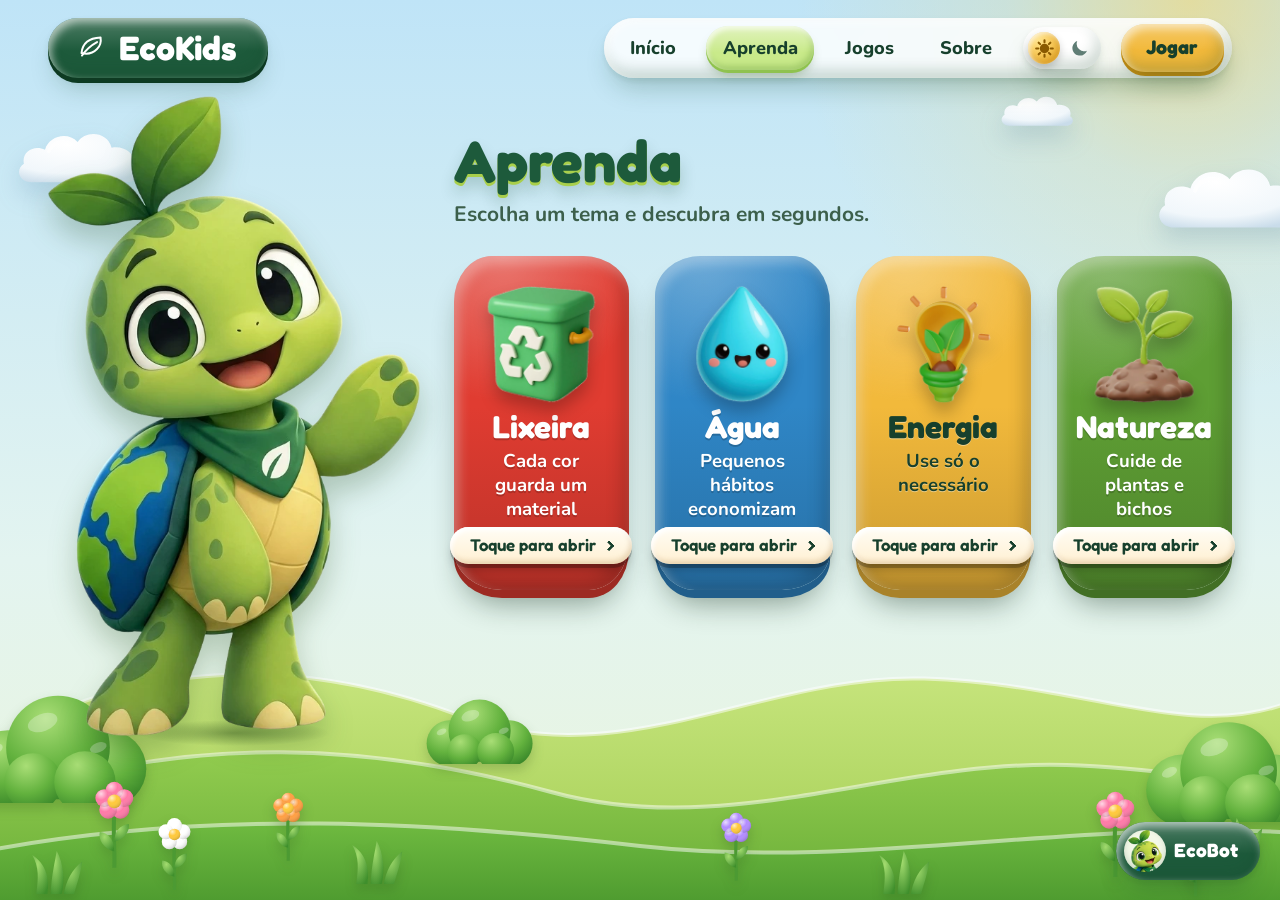
==== commit 6ff0e301: "Refinamento visual: inicio, miniaulas do Aprenda, tela final, Sobre e novas imagens do Tito - Cabeça" ====
--- a/aprenda.html
+++ b/aprenda.html
@@ -9,7 +9,7 @@
   <link rel="preconnect" href="https://fonts.googleapis.com">
   <link rel="preconnect" href="https://fonts.gstatic.com" crossorigin>
   <link rel="stylesheet" href="https://fonts.googleapis.com/css2?family=Fredoka:wght@500;600;700&family=Nunito:wght@400;600;700;800&display=swap">
-  <link rel="stylesheet" href="css/style.css?v=23">
+  <link rel="stylesheet" href="css/style.css?v=25">
   <script>document.documentElement.classList.add("js");try{var t=localStorage.getItem("ecokids-tema");if(t==="escuro"||(!t&&matchMedia("(prefers-color-scheme: dark)").matches))document.documentElement.dataset.tema="escuro"}catch(e){}</script>
 </head>
 <body>
@@ -133,18 +133,37 @@
   </main>
   <!-- Janela que abre ao clicar num cartão (começa escondida) -->
   <div class="modal-backdrop" id="modal" hidden>
+    <!-- Filtro de "massinha" usado nas ilustrações das miniaulas (brilho por cima e sombra por dentro) -->
+    <svg class="cena-defs" width="0" height="0" aria-hidden="true" focusable="false">
+      <filter id="ek-massa" x="-20%" y="-20%" width="140%" height="140%" color-interpolation-filters="sRGB">
+        <feGaussianBlur in="SourceAlpha" stdDeviation="1.8" result="b"/>
+        <feSpecularLighting in="b" surfaceScale="3" specularConstant=".75" specularExponent="26" lighting-color="#fff" result="s"><feDistantLight azimuth="225" elevation="48"/></feSpecularLighting>
+        <feComposite in="s" in2="SourceAlpha" operator="in" result="brilho"/>
+        <feOffset in="SourceAlpha" dx="-2" dy="-3"/><feGaussianBlur stdDeviation="2" result="o"/>
+        <feComposite in="SourceAlpha" in2="o" operator="arithmetic" k2="1" k3="-1" result="borda"/>
+        <feFlood flood-color="#0b2200" flood-opacity=".3"/><feComposite in2="borda" operator="in" result="sombra"/>
+        <feMerge result="m"><feMergeNode in="SourceGraphic"/><feMergeNode in="sombra"/></feMerge>
+        <feComposite in="m" in2="brilho" operator="arithmetic" k2="1" k3="1"/>
+      </filter>
+    </svg>
+    <!-- data-assunto (lixeira, agua, energia, natureza) é escrito pelo JavaScript e muda as cores da janela -->
     <section class="learn-modal clay" role="dialog" aria-modal="true" aria-label="Tema">
       <div class="modal-title">
-        <div class="mascot mascot-happy rosto-feliz" role="img" aria-label="Tito, a tartaruga do EcoKids" data-reacao="rindo"></div>
-        <h2></h2>
+        <!-- símbolo 3D do tema aberto (lixeira, gota, lâmpada ou muda) -->
+        <span class="modal-simbolo" aria-hidden="true"></span>
+        <div>
+          <small class="modal-kicker">Miniaula do Tito</small>
+          <h2></h2>
+        </div>
         <button class="modal-close" type="button" aria-label="Fechar">&times;</button>
       </div>
       <!-- Área que rola quando o conteúdo é maior que a janela -->
       <div class="modal-scroll">
         <div class="modal-body" tabindex="0">
+          <!-- A miniaula (introdução, tópicos e "Você sabia?") é montada pelo JavaScript (TEMAS, bloco 2) -->
+          <div class="aula"></div>
           <!-- Espaço do vídeo do Tito. Enquanto não houver vídeo, mostra o aviso "em breve" (veja "video" em TEMAS no script) -->
           <div class="video-slot"></div>
-          <div class="bin-list"></div>
         </div>
         <div class="scroll-hint" hidden aria-hidden="true">
           <svg class="icon" viewBox="0 0 24 24" fill="none" stroke="currentColor" stroke-width="3" stroke-linecap="round" stroke-linejoin="round"><path d="m6 9 6 6 6-6"/></svg>
@@ -153,7 +172,7 @@
       </div>
     </section>
   </div>
-  <script src="js/script.js?v=21"></script>
+  <script src="js/script.js?v=23"></script>
   <script src="js/tito.js?v=21"></script>
 </body>
 </html>
--- a/css/style.css
+++ b/css/style.css
@@ -274,20 +274,25 @@
   gap: 16px;
 }
 
+/* A logo tem a mesma altura da barra de links (--logo-h) */
 .logo-pill {
+  --logo-h: 60px;
+  flex: 0 0 auto;
   display: inline-flex;
   align-items: center;
-  gap: 10px;
-  padding: .45em .85em;
+  gap: 12px;
+  min-height: var(--logo-h);
+  padding: 0 .95em 0 .8em;
   border-radius: 999px;
   color: var(--white);
   background: var(--dark) linear-gradient(180deg, rgba(255,255,255,.22), rgba(255,255,255,0) 55%);
-  box-shadow: var(--clay-shadow);
-  font: 700 clamp(1.4rem, 1.1rem + 1vw, 1.85rem)/1 var(--font-title);
+  box-shadow: var(--clay-shadow), 0 5px 0 #0e3a23;
+  font: 700 clamp(1.6rem, 1.15rem + 1.2vw, 2.2rem)/1 var(--font-title);
   transition: transform .22s cubic-bezier(.3,1.5,.5,1);
 }
+:root[data-tema="escuro"] .logo-pill { box-shadow: var(--clay-shadow), 0 5px 0 #0d3a26; }
 .logo-pill:hover { transform: rotate(-2deg) scale(1.03); }
-.logo-pill .icon { width: .9em; height: .9em; }
+.logo-pill .icon { width: .95em; height: .95em; }
 
 .nav-links { display: flex; align-items: center; gap: clamp(4px, 1.2vw, 14px); }
 .nav-links > a:not(.clay-button) {
@@ -391,6 +396,7 @@
   .js .nav-links > a:not(.clay-button) { padding: 14px 18px; border-radius: 18px; font-size: 1.2rem; }
   .js .nav-links .theme-toggle { align-self: flex-start; margin: 6px 0 4px 10px; }
   .js .nav-links .clay-button { margin: 0; min-height: 52px; }
+  .logo-pill { --logo-h: 52px; font-size: clamp(1.45rem, 1.1rem + 1.4vw, 1.8rem); }
   /* sem JavaScript: os links quebram em linhas em vez de sumir */
   html:not(.js) .site-header { height: auto; padding-block: 12px; flex-wrap: wrap; }
   html:not(.js) .nav-links { flex-wrap: wrap; }
@@ -478,12 +484,12 @@
 /* Todas as expressões ficam numa "moldura" com a mesma proporção (12 x 13). Assim o Tito
    não muda de tamanho nem "pula" quando o rosto troca. --tito-h = altura do Tito. */
 .mascot[class*="rosto-"]:not(.ecobot-avatar) { height: var(--tito-h, 190px); width: calc(var(--tito-h, 190px) * .923); }
-.rosto-feliz { background-image: url("../imagens/tito/feliz.png"); background-image: image-set(url("../imagens/tito/feliz.webp") type("image/webp"), url("../imagens/tito/feliz.png") type("image/png")); }
-.rosto-animado { background-image: url("../imagens/tito/animado.png"); background-image: image-set(url("../imagens/tito/animado.webp") type("image/webp"), url("../imagens/tito/animado.png") type("image/png")); }
+.rosto-feliz { background-image: url("../imagens/tito/feliz.png?v=2"); background-image: image-set(url("../imagens/tito/feliz.webp?v=2") type("image/webp"), url("../imagens/tito/feliz.png?v=2") type("image/png")); }
+.rosto-animado { background-image: url("../imagens/tito/animado.png?v=2"); background-image: image-set(url("../imagens/tito/animado.webp?v=2") type("image/webp"), url("../imagens/tito/animado.png?v=2") type("image/png")); }
 .rosto-curioso { background-image: url("../imagens/tito/curioso.png"); background-image: image-set(url("../imagens/tito/curioso.webp") type("image/webp"), url("../imagens/tito/curioso.png") type("image/png")); }
-.rosto-pensativo { background-image: url("../imagens/tito/pensativo.png"); background-image: image-set(url("../imagens/tito/pensativo.webp") type("image/webp"), url("../imagens/tito/pensativo.png") type("image/png")); }
+.rosto-pensativo { background-image: url("../imagens/tito/pensativo.png?v=2"); background-image: image-set(url("../imagens/tito/pensativo.webp?v=2") type("image/webp"), url("../imagens/tito/pensativo.png?v=2") type("image/png")); }
 .rosto-surpreso { background-image: url("../imagens/tito/surpreso.png"); background-image: image-set(url("../imagens/tito/surpreso.webp") type("image/webp"), url("../imagens/tito/surpreso.png") type("image/png")); }
-.rosto-triste { background-image: url("../imagens/tito/triste.png"); background-image: image-set(url("../imagens/tito/triste.webp") type("image/webp"), url("../imagens/tito/triste.png") type("image/png")); }
+.rosto-triste { background-image: url("../imagens/tito/triste.png?v=2"); background-image: image-set(url("../imagens/tito/triste.webp?v=2") type("image/webp"), url("../imagens/tito/triste.png?v=2") type("image/png")); }
 .rosto-chateado { background-image: url("../imagens/tito/chateado.png"); background-image: image-set(url("../imagens/tito/chateado.webp") type("image/webp"), url("../imagens/tito/chateado.png") type("image/png")); }
 .rosto-com-medo { background-image: url("../imagens/tito/com-medo.png"); background-image: image-set(url("../imagens/tito/com-medo.webp") type("image/webp"), url("../imagens/tito/com-medo.png") type("image/png")); }
 .rosto-bravo { background-image: url("../imagens/tito/bravo.png"); background-image: image-set(url("../imagens/tito/bravo.webp") type("image/webp"), url("../imagens/tito/bravo.png") type("image/png")); }
@@ -493,9 +499,7 @@
 .rosto-confiante { background-image: url("../imagens/tito/confiante.png"); background-image: image-set(url("../imagens/tito/confiante.webp") type("image/webp"), url("../imagens/tito/confiante.png") type("image/png")); }
 .rosto-cansado { background-image: url("../imagens/tito/cansado.png"); background-image: image-set(url("../imagens/tito/cansado.webp") type("image/webp"), url("../imagens/tito/cansado.png") type("image/png")); }
 .rosto-empolgado { background-image: url("../imagens/tito/empolgado.png"); background-image: image-set(url("../imagens/tito/empolgado.webp") type("image/webp"), url("../imagens/tito/empolgado.png") type("image/png")); }
-
-/* Tito de corpo inteiro (Sobre) */
-.mascot-body { background-image: url("../imagens/mascote-hero-anexo.png"); background-image: image-set(url("../imagens/mascote-hero-anexo.webp") type("image/webp"), url("../imagens/mascote-hero-anexo.png") type("image/png")); height: var(--tito-h, 440px); width: calc(var(--tito-h, 440px) * .582); }
+.rosto-comemorando { background-image: url("../imagens/tito/comemorando.png?v=2"); background-image: image-set(url("../imagens/tito/comemorando.webp?v=2") type("image/webp"), url("../imagens/tito/comemorando.png?v=2") type("image/png")); }
 
 /* Interatividade (js/tito.js): o Tito inclina um pouquinho na direção do mouse e "respira".
    --tito-x e --tito-y vão de -1 a 1. */
@@ -560,8 +564,9 @@
   margin: 0 auto;
   padding-bottom: clamp(30px, 6vh, 64px);
   display: grid;
-  grid-template-columns: minmax(0, 1.05fr) minmax(0, .95fr);
-  gap: clamp(16px, 3vw, 48px);
+  /* a placa ocupa a maior parte da largura; o Tito fica ao lado, sem encostar nela */
+  grid-template-columns: minmax(0, 1.5fr) minmax(0, .72fr);
+  gap: clamp(16px, 2.6vw, 40px);
   align-items: center;
 }
 
@@ -629,16 +634,22 @@
 .t2 { left: 27%; bottom: calc(var(--hc) * .05); }
 .t3 { right: 27%; bottom: calc(var(--hc) * .02); }
 .t4 { right: 1%; bottom: calc(var(--hc) * .12); }
+.f7 { color: #ffd23f; left: 43%; bottom: calc(var(--hc) * .16); --s: clamp(26px, 2.6vw, 42px); --t: 5.2s; }
+.f8 { color: #ff9aa2; left: 2.5%; bottom: calc(var(--hc) * .26); --s: clamp(26px, 2.8vw, 46px); --t: 4.8s; }
+.t5 { left: 48%; bottom: calc(var(--hc) * .1); }
+.t6 { right: 16%; bottom: calc(var(--hc) * .04); }
+/* borboletas de massinha voando devagar (só enfeite) */
+.borboleta {
+  position: absolute; width: clamp(30px, 3vw, 48px); height: auto; aspect-ratio: 64 / 52;
+  filter: drop-shadow(0 6px 5px rgba(30,70,20,.22));
+  animation: borboleta-voa var(--t, 9s) ease-in-out infinite alternate, borboleta-bate .35s ease-in-out infinite alternate;
+}
+.b1 { color: #ffb347; top: calc(var(--header-h) + 12%); left: 58%; --t: 8s; }
+.b2 { color: #b38cff; top: calc(var(--header-h) + 58%); left: 3%; --t: 10s; width: clamp(26px, 2.4vw, 38px); }
+:root[data-tema="escuro"] .borboleta { display: none; }   /* à noite as borboletas dormem (aparecem os vaga-lumes) */
 
 /* ----- Texto do destaque ----- */
 .hero-copy { position: relative; z-index: 2; padding-bottom: clamp(16px, 4vh, 48px); }
-.hero-copy > p {
-  max-width: 34em;
-  font-size: clamp(1.05rem, .95rem + .5vw, 1.4rem);
-  line-height: 1.5;
-  color: var(--text-soft);
-  font-weight: 600;
-}
 /* Placa de madeira (de massinha) com o título */
 .placa {
   position: relative;
@@ -676,8 +687,57 @@
 }
 .placa h1 span { color: #ffe27a; }
 
+/* Placa grande da página inicial: o título é o destaque e a apresentação fica dentro da placa */
+.placa-hero {
+  width: 100%;
+  max-width: 780px;
+  margin-top: clamp(26px, 4vh, 40px);
+  margin-bottom: 0;
+  padding: clamp(30px, 3.6vw, 52px) clamp(28px, 4.2vw, 64px) clamp(28px, 3.4vw, 46px);
+  border-radius: 40px 50px 38px 48px / 46px 38px 50px 40px;
+  transform: rotate(-1.2deg);
+  /* tábuas: duas emendas na horizontal + veios da madeira */
+  background:
+    linear-gradient(180deg, transparent calc(33% - 2px), rgba(80,42,10,.28) calc(33% - 2px) 33%, rgba(255,225,180,.25) 33% calc(33% + 2px), transparent calc(33% + 2px)),
+    linear-gradient(180deg, transparent calc(66% - 2px), rgba(80,42,10,.28) calc(66% - 2px) 66%, rgba(255,225,180,.25) 66% calc(66% + 2px), transparent calc(66% + 2px)),
+    repeating-linear-gradient(176deg, transparent 0 18px, rgba(90,50,15,.08) 18px 20px, transparent 20px 38px),
+    linear-gradient(180deg, var(--madeira-luz), var(--madeira) 55%, var(--madeira-escura));
+  box-shadow:
+    inset 5px 8px 12px rgba(255,232,195,.6),
+    inset -8px -12px 20px rgba(70,35,8,.45),
+    0 0 0 5px rgba(120,70,25,.3),
+    0 10px 0 #6b3d16,
+    0 30px 40px -14px rgba(70,40,10,.5);
+}
+:root[data-tema="escuro"] .placa-hero { box-shadow: inset 5px 8px 12px rgba(255,232,195,.35), inset -8px -12px 20px rgba(40,20,4,.5), 0 0 0 5px rgba(60,35,12,.4), 0 10px 0 #4a2a0e, 0 30px 40px -14px rgba(0,0,0,.6); }
+.placa-hero::before, .placa-hero::after { top: 18px; width: 15px; height: 15px; }
+.placa-hero::before { left: 18px; }
+.placa-hero::after { right: 18px; }
+.placa-hero h1 {
+  font-size: clamp(2.5rem, 1.2rem + 4.3vw, 5.1rem);
+  line-height: 1.02;
+  text-shadow: 0 4px 0 var(--madeira-escura), 0 9px 16px rgba(60,30,5,.4);
+}
+.placa-hero p {
+  max-width: 32em;
+  margin-top: clamp(14px, 2vh, 22px);
+  color: #fff4dd;
+  font-size: clamp(1.05rem, .95rem + .45vw, 1.38rem);
+  font-weight: 700;
+  line-height: 1.45;
+  text-shadow: 0 2px 0 rgba(90,48,12,.75), 0 3px 8px rgba(60,30,5,.35);
+}
+/* ramos de folhas de massinha nos cantos da placa */
+.placa-ramo { position: absolute; z-index: 2; width: clamp(64px, 8vw, 118px); pointer-events: none; filter: drop-shadow(0 6px 5px rgba(30,70,20,.3)); }
+.placa-ramo svg { display: block; width: 100%; height: auto; aspect-ratio: 120 / 92; }
+.ramo-1 { top: clamp(-44px, -3.6vw, -30px); left: clamp(-30px, -2.4vw, -18px); transform: rotate(-12deg); }
+.ramo-2 { top: clamp(-40px, -3.2vw, -26px); right: clamp(-26px, -2vw, -14px); transform: scaleX(-1) rotate(-8deg); width: clamp(54px, 6.6vw, 98px); }
+.ramo-3 { bottom: clamp(-36px, -2.8vw, -22px); right: clamp(-34px, -2.6vw, -20px); transform: rotate(150deg); width: clamp(52px, 6vw, 90px); }
+:root[data-tema="escuro"] .placa-ramo { filter: drop-shadow(0 6px 5px rgba(0,0,0,.35)) brightness(.9); }
+
 /* Botões 3D (com "base" embaixo, como uma tecla) */
-.hero-actions { display: flex; flex-wrap: wrap; gap: clamp(12px, 1.6vw, 22px); margin-top: clamp(20px, 3.5vh, 34px); }
+.hero-actions { display: flex; flex-wrap: wrap; gap: clamp(12px, 1.6vw, 22px); margin-top: clamp(26px, 4vh, 38px); padding-left: clamp(8px, 2vw, 32px); }
+.hero-actions .icon { width: 1.05em; height: 1.05em; }
 .hero-actions .clay-button { min-height: clamp(54px, 7vh, 66px); padding-inline: clamp(26px, 2.8vw, 38px); font-size: clamp(1.1rem, 1rem + .45vw, 1.45rem); }
 .hero-actions .clay-button.dark { --base: #0e3a23; }
 .hero-actions .clay-button.light { --base: #c7d6b1; }
@@ -782,9 +842,10 @@
 @media (max-width: 760px) {
   .hero { grid-template-columns: 1fr; min-height: 0; padding-top: 12px; padding-bottom: clamp(24px, 6vw, 40px); text-align: center; }
   .hero-copy { padding-bottom: 0; }
-  .hero-copy > p { margin-inline: auto; }
   .placa { margin-inline: auto; }
-  .hero-actions { justify-content: center; }
+  .placa-hero p { margin-inline: auto; }
+  .hero-actions { justify-content: center; padding-left: 0; }
+  .f7, .f8, .t5, .t6, .b1 { display: none; }
   .mascot-hero { height: clamp(240px, 64vw, 380px); }
   .home-page { --hc: clamp(110px, 18%, 200px); }
   .f3, .f4, .t2, .t3, .n2, .n4, .sol-cena { display: none; }
@@ -800,6 +861,8 @@
   .care-grid { gap: 12px; }
   .care-card { padding-inline: 10px; }
   .placa h1 { font-size: 1.9rem; }
+  .placa-hero h1 { font-size: 2.2rem; }
+  .placa-hero { padding-inline: 22px; }
 }
 
 /* ============ 9) CENÁRIO E TÍTULO DAS PÁGINAS INTERNAS ============ */
@@ -986,10 +1049,14 @@
   .learn-card .card-arte { width: 130px; }
 }
 
-/* Janela (modal) */
+/* Janela (modal): cada tema vira uma "miniaula" (o conteúdo é montado pelo JavaScript, bloco 2).
+   As cores acompanham o cartão aberto: --tema (cor principal), --tema-tinta (títulos) e --tema-claro (fundos). */
 .modal-backdrop {
   position: fixed; z-index: 60; inset: 0;
   display: grid; place-items: center;
+  /* a coluna tem no máximo 860px e nunca passa da tela (sem isso a janela vazava no celular) */
+  grid-template-columns: minmax(0, 860px);
+  justify-content: center;
   padding: clamp(12px, 3vw, 30px);
   background: rgba(23,64,45,.6);
   backdrop-filter: blur(3px);
@@ -997,17 +1064,45 @@
 }
 :root[data-tema="escuro"] .modal-backdrop { background: rgba(3,15,25,.72); }
 .learn-modal {
-  width: 720px; max-width: 100%;
+  --tema: var(--learn-natureza);
+  --tema-tinta: var(--heading);
+  --tema-sobre: var(--white);                                         /* texto em cima da cor do tema */
+  --tema-claro: color-mix(in srgb, var(--tema) 12%, var(--surface));   /* fundos suaves */
+  --tema-linha: color-mix(in srgb, var(--tema) 32%, transparent);      /* divisórias */
+  width: 100%;
   max-height: calc(100dvh - 2 * clamp(12px, 3vw, 30px));
   display: flex; flex-direction: column;
-  padding: clamp(18px, 3vw, 30px) clamp(14px, 3vw, 32px) clamp(16px, 2.5vw, 28px) clamp(20px, 4vw, 48px);
+  padding: clamp(14px, 2.4vw, 24px) clamp(12px, 2.4vw, 26px) clamp(14px, 2.2vw, 24px) clamp(14px, 2.8vw, 30px);
   border-radius: var(--radius-lg);
   background: var(--surface);
   animation: modal-entra .35s cubic-bezier(.3,1.4,.5,1);
 }
-.modal-title { display: grid; grid-template-columns: auto 1fr auto; align-items: center; gap: 12px; padding-right: 8px; }
-.modal-title .mascot { --tito-h: clamp(70px, 10vh, 100px); }
-.modal-title h2 { color: var(--heading); font: 700 clamp(1.9rem, 1.5rem + 1.4vw, 2.75rem)/1 var(--font-title); }
+.learn-modal[data-assunto="lixeira"] { --tema: var(--learn-lixeira); --tema-tinta: #b0281e; }
+.learn-modal[data-assunto="agua"] { --tema: var(--learn-agua); --tema-tinta: #1b5f93; }
+.learn-modal[data-assunto="energia"] { --tema: var(--learn-energia); --tema-tinta: #8a5a00; --tema-sobre: var(--ink-fixed); }
+.learn-modal[data-assunto="natureza"] { --tema: var(--learn-natureza); --tema-tinta: #2f6b1e; }
+:root[data-tema="escuro"] .learn-modal { --tema-tinta: color-mix(in srgb, var(--tema) 40%, #fff); --tema-claro: color-mix(in srgb, var(--tema) 16%, var(--surface)); }
+
+/* Cabeçalho: símbolo 3D do tema + "Miniaula do Tito" + título */
+.modal-title {
+  display: grid; grid-template-columns: auto 1fr auto; align-items: center; gap: clamp(10px, 1.6vw, 16px);
+  margin-right: 6px;
+  padding: 8px 10px 8px 8px;
+  border-radius: 30px;
+  background: var(--tema-claro);
+  box-shadow: inset 3px 4px 8px rgba(255,255,255,.55), inset -4px -6px 12px color-mix(in srgb, var(--tema) 18%, transparent);
+}
+:root[data-tema="escuro"] .modal-title { box-shadow: inset 3px 4px 8px rgba(255,255,255,.08), inset -4px -6px 12px rgba(0,0,0,.25); }
+.modal-simbolo {
+  width: clamp(64px, 9vh, 88px); aspect-ratio: 1; border-radius: 50%;
+  display: grid; place-items: center;
+  background: radial-gradient(circle at 34% 26%, #fff 0, color-mix(in srgb, var(--tema) 10%, #fff) 50%, color-mix(in srgb, var(--tema) 30%, #fff) 100%);
+  box-shadow: inset 3px 4px 8px rgba(255,255,255,.9), inset -5px -8px 12px color-mix(in srgb, var(--tema) 28%, transparent), 0 10px 16px -6px rgba(20,60,30,.35);
+}
+.modal-simbolo picture { display: contents; }
+.modal-simbolo img { width: 86%; height: auto; filter: drop-shadow(0 5px 4px rgba(20,60,30,.25)); animation: simbolo-chega .6s cubic-bezier(.3,1.6,.5,1) .1s backwards; }
+.modal-kicker { display: block; margin-bottom: 2px; color: var(--tema-tinta); font: 800 clamp(.78rem, .74rem + .15vw, .88rem)/1.2 var(--font-body); letter-spacing: .09em; text-transform: uppercase; }
+.modal-title h2 { color: var(--heading); font: 700 clamp(1.8rem, 1.4rem + 1.4vw, 2.6rem)/1 var(--font-title); }
 .modal-close {
   width: 52px; height: 52px; border-radius: 50%;
   color: var(--ink-fixed); background: var(--yellow); box-shadow: var(--clay-shadow);
@@ -1016,48 +1111,149 @@
 }
 .modal-close:hover { transform: rotate(90deg) scale(1.05); }
 .modal-scroll { position: relative; flex: 1 1 auto; min-height: 0; display: flex; margin-top: 14px; }
-.modal-body { flex: 1 1 auto; overflow-y: auto; padding-right: 16px; scrollbar-color: var(--leaf) var(--soft); }
+.modal-body { flex: 1 1 auto; overflow-y: auto; padding: 4px 16px 6px 4px; scrollbar-color: var(--tema) var(--tema-claro); }
 .modal-body::-webkit-scrollbar { width: 14px; }
-.modal-body::-webkit-scrollbar-track { border-radius: 999px; background: var(--soft); }
-.modal-body::-webkit-scrollbar-thumb { border-radius: 999px; background: var(--leaf); border: 3px solid var(--soft); }
+.modal-body::-webkit-scrollbar-track { border-radius: 999px; background: var(--tema-claro); }
+.modal-body::-webkit-scrollbar-thumb { border-radius: 999px; background: var(--tema); border: 3px solid var(--tema-claro); }
 .scroll-hint {
   position: absolute; left: 0; right: 30px; bottom: 0; padding: 38px 0 6px;
   display: flex; align-items: center; justify-content: center; gap: 8px; pointer-events: none;
-  color: var(--heading); font: 600 1.15rem/1 var(--font-title);
+  color: var(--tema-tinta); font: 600 1.15rem/1 var(--font-title);
   background: linear-gradient(180deg, transparent, var(--surface) 62%);
 }
 .scroll-hint .icon { width: 26px; height: 26px; animation: quica 1.1s ease-in-out infinite; }
 
-.video-slot { max-width: 470px; margin: 0 auto; border-radius: var(--radius-md); overflow: hidden; background: var(--cream); box-shadow: inset 0 0 0 3px #d4e3b6; }
+/* --- Miniaula --- */
+.aula { display: grid; gap: clamp(18px, 2.8vh, 26px); }
+.aula b { color: var(--heading); font-weight: 800; }
+.aula-intro b { color: var(--tema-tinta); }
+.aula-intro {
+  padding: clamp(14px, 2vw, 20px) clamp(16px, 2.4vw, 24px);
+  border-radius: 26px 32px 28px 30px / 30px 26px 32px 28px;
+  background: var(--tema-claro);
+  box-shadow: inset 3px 4px 8px rgba(255,255,255,.6), inset -4px -6px 12px color-mix(in srgb, var(--tema) 16%, transparent);
+  font-size: clamp(1.08rem, 1rem + .35vw, 1.3rem); font-weight: 700; line-height: 1.5;
+  animation: surgir .4s backwards;
+}
+:root[data-tema="escuro"] .aula-intro { box-shadow: inset 3px 4px 8px rgba(255,255,255,.07), inset -4px -6px 12px rgba(0,0,0,.25); }
+/* cada tópico: número de massinha + subtítulo; uma linha tracejada separa os tópicos */
+.aula-secao { padding-top: clamp(16px, 2.4vh, 22px); border-top: 3px dashed var(--tema-linha); animation: surgir .45s backwards; }
+.aula-secao:nth-child(3) { animation-delay: .08s; } .aula-secao:nth-child(4) { animation-delay: .16s; }
+.aula-secao h3 { display: flex; align-items: center; gap: 12px; margin-bottom: 12px; color: var(--heading); font: 700 clamp(1.3rem, 1.1rem + .7vw, 1.65rem)/1.15 var(--font-title); }
+.aula-num {
+  flex: 0 0 auto; width: 38px; height: 38px; border-radius: 50%;
+  display: grid; place-items: center;
+  color: var(--tema-sobre); background: var(--tema);
+  box-shadow: inset 2px 3px 5px rgba(255,255,255,.45), inset -3px -4px 6px rgba(0,0,0,.2), 0 3px 0 color-mix(in srgb, var(--tema), #000 30%), 0 8px 10px -4px rgba(0,0,0,.3);
+  font: 700 1.2rem/1 var(--font-title);
+}
+.aula-texto, .aula-fecho { margin-bottom: 12px; font-size: clamp(1rem, .95rem + .2vw, 1.12rem); font-weight: 700; color: var(--text-soft); }
+.aula-fecho { margin: 14px 0 0; padding: 10px 16px; border-radius: 18px; background: var(--tema-claro); color: var(--text); text-align: center; }
+
+/* bolinha de massinha atrás das ilustrações */
+.aula-ilustra {
+  flex: 0 0 auto; width: 64px; aspect-ratio: 1; border-radius: 50%;
+  display: grid; place-items: center;
+  background: radial-gradient(circle at 34% 26%, #fff 0, color-mix(in srgb, var(--tema) 8%, #fff) 50%, color-mix(in srgb, var(--tema) 24%, #fff) 100%);
+  box-shadow: inset 2px 3px 6px rgba(255,255,255,.9), inset -4px -6px 10px color-mix(in srgb, var(--tema) 22%, transparent), 0 8px 12px -5px rgba(20,60,30,.3);
+}
+:root[data-tema="escuro"] .aula-ilustra { background: radial-gradient(circle at 34% 26%, #f4f7ee 0, #dfe8d3 55%, #b9c9a8 100%); }
+.ilustra { display: block; width: 84%; height: auto; overflow: visible; }
+
+/* cartõezinhos internos (lixeiras e cartões com ilustração) */
+.aula-lixeiras { display: grid; grid-template-columns: repeat(auto-fit, minmax(128px, 1fr)); gap: 12px; }
+.aula-cartoes { display: grid; grid-template-columns: repeat(auto-fit, minmax(168px, 1fr)); gap: 12px; }
+.lixeira-card, .aula-cartao {
+  display: flex; flex-direction: column; align-items: center; gap: 4px;
+  padding: 12px 10px 14px;
+  border-radius: 24px 28px 22px 26px / 26px 22px 28px 24px;
+  text-align: center;
+  background: var(--tema-claro);
+  box-shadow: inset 3px 4px 8px rgba(255,255,255,.6), inset -4px -6px 10px color-mix(in srgb, var(--tema) 14%, transparent), 0 5px 0 var(--tema-linha);
+  transition: translate .25s cubic-bezier(.3,1.5,.5,1);
+}
+.lixeira-card {
+  background: color-mix(in srgb, var(--bin) 11%, var(--surface));
+  box-shadow: inset 3px 4px 8px rgba(255,255,255,.6), inset -4px -6px 10px color-mix(in srgb, var(--bin) 16%, transparent), 0 5px 0 color-mix(in srgb, var(--bin) 55%, transparent);
+}
+:root[data-tema="escuro"] .lixeira-card, :root[data-tema="escuro"] .aula-cartao { box-shadow: inset 3px 4px 8px rgba(255,255,255,.07), inset -4px -6px 10px rgba(0,0,0,.25), 0 5px 0 rgba(0,0,0,.3); }
+.lixeira-card:hover, .aula-cartao:hover { translate: 0 -3px; }
+.lixeira-card .ilustra { width: 72px; margin-bottom: 2px; filter: drop-shadow(0 4px 3px rgba(20,60,30,.2)); }
+.lixeira-card strong, .aula-cartao strong, .aula-linha strong { display: block; color: var(--text); font: 600 clamp(1.05rem, 1rem + .25vw, 1.2rem)/1.15 var(--font-title); }
+.lixeira-card b { color: var(--heading); }
+.lixeira-card small, .aula-cartao small, .aula-linha small { display: block; color: var(--text-soft); font-size: clamp(.92rem, .88rem + .15vw, 1.02rem); line-height: 1.35; }
+.aula-cartao .aula-ilustra { width: 80px; margin-bottom: 4px; }
+.lixeira-card .ilustra { width: 80px; }
+
+/* linhas com ilustração (ex.: desmatamento, rios limpos) */
+.aula-lista { display: grid; gap: 10px; }
+.aula-linha { display: grid; grid-template-columns: auto 1fr; align-items: center; gap: 14px; padding: 8px 14px 8px 8px; border-radius: 22px; background: var(--tema-claro); }
+.aula-linha small { margin-top: 3px; }
+
+/* dicas (✓) e atitudes que desperdiçam (✗) */
+.aula-dicas { display: grid; gap: 10px; margin: 0; padding: 0; list-style: none; }
+.aula-dicas li { position: relative; display: grid; grid-template-columns: auto 1fr; align-items: center; gap: 14px; padding: 7px 14px 7px 7px; border-radius: 22px; background: var(--surface-2); }
+.aula-dicas p { font-size: clamp(1rem, .95rem + .22vw, 1.14rem); font-weight: 600; line-height: 1.4; }
+.aula-marca {
+  position: absolute; left: 50px; top: 4px; width: 24px; height: 24px; border-radius: 50%;
+  background: #3fa047;
+  box-shadow: inset 1px 2px 3px rgba(255,255,255,.5), inset -2px -3px 4px rgba(0,0,0,.2), 0 3px 6px rgba(0,0,0,.25);
+}
+.aula-marca::before {   /* ✓ */
+  content: ""; position: absolute; left: 8px; top: 4.5px; width: 6px; height: 11px;
+  border: solid #fff; border-width: 0 3px 3px 0; border-radius: 1px; rotate: 42deg;
+}
+.aula-dicas li.sem-desenho .aula-marca, .aula-dicas.evite .aula-marca { position: relative; left: auto; top: auto; width: 38px; height: 38px; margin: 3px 0 3px 4px; }
+.aula-dicas li.sem-desenho .aula-marca::before { left: 13.5px; top: 8px; width: 9px; height: 17px; border-width: 0 4px 4px 0; }
+.aula-dicas.evite li { background: color-mix(in srgb, var(--bad-bg) 30%, var(--surface)); }
+.aula-dicas.evite .aula-marca { background: #d9483b; }
+.aula-dicas.evite .aula-marca::before, .aula-dicas.evite .aula-marca::after {   /* ✗ */
+  content: ""; position: absolute; left: 50%; top: 50%; width: 18px; height: 4px; border: 0; border-radius: 2px;
+  background: #fff; translate: -50% -50%; rotate: 45deg;
+}
+.aula-dicas.evite .aula-marca::after { rotate: -45deg; }
+
+/* "Você sabia?": o Tito curioso conta uma curiosidade */
+.aula-curiosidade {
+  display: grid; grid-template-columns: auto 1fr; align-items: center; gap: clamp(10px, 2vw, 18px);
+  padding: 10px clamp(16px, 2.4vw, 24px) 10px 10px;
+  border-radius: 30px 36px 32px 34px / 34px 30px 36px 32px;
+  background: radial-gradient(120% 120% at 20% 0%, #fff7cc, #ffe58a);
+  box-shadow: inset 3px 4px 8px rgba(255,255,255,.8), inset -4px -7px 12px rgba(190,130,0,.22), 0 6px 0 #e8c24f, 0 14px 20px -10px rgba(120,80,0,.4);
+  color: var(--ink-fixed);
+  animation: surgir .45s .24s backwards;
+}
+.aula-curiosidade .mascot { --tito-h: clamp(78px, 11vh, 104px); align-self: end; margin-bottom: -10px; }
+.aula-curiosidade strong { display: block; margin-bottom: 2px; color: #8a5a00; font: 700 clamp(1.25rem, 1.1rem + .5vw, 1.5rem)/1.1 var(--font-title); }
+.aula-curiosidade p { font-size: clamp(1rem, .95rem + .25vw, 1.15rem); font-weight: 600; line-height: 1.45; }
+.aula-curiosidade b { color: #7a4a00; }
+:root[data-tema="escuro"] .aula-curiosidade { box-shadow: inset 3px 4px 8px rgba(255,255,255,.6), inset -4px -7px 12px rgba(190,130,0,.25), 0 6px 0 #a88320, 0 14px 20px -10px rgba(0,0,0,.5); }
+
+/* Vídeo do Tito (embaixo da miniaula). Sem vídeo: uma faixa pequena "em breve" */
+.video-slot { margin-top: clamp(18px, 2.8vh, 26px); border-radius: var(--radius-md); overflow: hidden; background: var(--cream); box-shadow: inset 0 0 0 3px #d4e3b6; }
 :root[data-tema="escuro"] .video-slot { box-shadow: inset 0 0 0 3px #2f6b66; }
 .video-slot video { display: block; width: 100%; aspect-ratio: 16 / 9; background: #000; }
-.video-vazio { aspect-ratio: 16 / 9; display: flex; flex-direction: column; align-items: center; justify-content: center; gap: 4px; color: var(--heading); text-align: center; }
-.video-vazio strong { font: 600 clamp(1.2rem, 1rem + .6vw, 1.6rem)/1.1 var(--font-title); }
-.video-vazio small { font-size: 1rem; }
-.video-play { width: 64px; height: 64px; border-radius: 50%; display: grid; place-items: center; margin-bottom: 6px; color: var(--white); background: var(--leaf); box-shadow: var(--clay-shadow); }
-.video-play .icon { width: 30px; height: 30px; margin-left: 4px; }
-
-.bin-list { display: grid; gap: 14px; margin-top: 18px; }
-.bin-row { display: grid; grid-template-columns: 60px 1fr; align-items: center; gap: 16px; animation: surgir .4s backwards; }
-.bin-row:nth-child(2) { animation-delay: .05s; } .bin-row:nth-child(3) { animation-delay: .1s; }
-.bin-row:nth-child(4) { animation-delay: .15s; } .bin-row:nth-child(5) { animation-delay: .2s; }
-.bin-row:nth-child(n+6) { animation-delay: .25s; }
-.bin-color { width: 60px; height: 60px; border-radius: 18px; }
-.bin-color.blue { background: var(--bin-paper); }
-.bin-color.red { background: var(--bin-plastic); }
-.bin-color.green { background: var(--bin-glass); }
-.bin-color.yellow { background: var(--bin-metal); }
-.bin-color.brown { background: var(--bin-organic); }
-/* quadrado com símbolo de reciclagem (cores das lixeiras) */
-.bin-color.simbolo { display: grid; place-items: center; color: var(--white); }
-.bin-color.simbolo.yellow { color: var(--ink-fixed); }   /* branco no amarelo não aparecia */
-.bin-color.simbolo .icon { width: 38px; height: 38px; stroke-width: 2; filter: drop-shadow(0 2px 2px rgba(0,0,0,.25)); }
-/* quadrado com ícone ilustrado */
-.bin-color.icone { display: grid; place-items: center; background: radial-gradient(circle at 32% 24%, var(--bubble-hi), var(--bubble-mid) 55%, var(--bubble-lo)); }
-.bin-color.icone .ek-icon { width: 44px; height: 44px; filter: drop-shadow(0 3px 2px rgba(20,60,30,.25)); }
-.bin-row strong { display: block; font: 500 clamp(1.15rem, 1rem + .4vw, 1.45rem)/1.15 var(--font-title); }
-.bin-row strong b { color: var(--heading); font-weight: 700; }
-.bin-row small { display: block; margin-top: 4px; font-size: clamp(.95rem, .9rem + .2vw, 1.1rem); color: var(--text-soft); }
+.video-slot.vazio { width: fit-content; max-width: 100%; margin-inline: auto; border-radius: 999px; background: var(--tema-claro); box-shadow: inset 0 0 0 2px var(--tema-linha); }
+.video-vazio { display: flex; align-items: center; gap: 12px; padding: 8px 22px 8px 8px; color: var(--text); }
+.video-vazio strong { display: block; font: 600 1.1rem/1.1 var(--font-title); }
+.video-vazio small { display: block; font-size: .95rem; color: var(--text-soft); }
+.video-play { width: 44px; height: 44px; border-radius: 50%; display: grid; place-items: center; color: var(--tema-sobre); background: var(--tema); box-shadow: var(--clay-shadow); }
+.video-play .icon { width: 22px; height: 22px; margin-left: 3px; }
+
+@media (max-width: 560px) {
+  .modal-title { padding: 6px; gap: 10px; border-radius: 24px; }
+  .modal-close { width: 46px; height: 46px; }
+  .modal-body { padding-right: 10px; }
+  .aula-lixeiras { grid-template-columns: repeat(2, minmax(0, 1fr)); }
+  .aula-lixeiras .lixeira-card:last-child { grid-column: 1 / -1; }
+  .aula-cartoes { grid-template-columns: repeat(2, minmax(0, 1fr)); }
+  .aula-ilustra { width: 54px; }
+  .aula-marca { left: 40px; }
+  .aula-cartao .aula-ilustra { width: 68px; }
+  .lixeira-card .ilustra { width: 68px; }
+  .aula-curiosidade .mascot { --tito-h: 74px; }
+}
+@media (max-width: 360px) { .aula-cartoes { grid-template-columns: 1fr; } }
 
 /* ============ 11) CARTÕES DOS JOGOS ============ */
 /* Cada jogo tem a sua cor (variáveis --game-... na parte 2) e um desenho próprio (imagens/jogos/).
@@ -1407,89 +1603,149 @@
 @media (max-width: 640px) { .clue-list { columns: 1; } .clues-card .mascot { display: none; } }
 
 /* ============ 19) TELA FINAL ============ */
+/* O mesmo cenário das páginas internas (com-cenario). O Tito fica ao lado do painel de massinha;
+   as estrelas são o destaque do painel e aparecem uma de cada vez. */
+.completion-page {
+  --vazia-luz: #ffffff; --vazia-sombra: #d3e0bf; --vazia-base: #b3c59a;
+}
+:root[data-tema="escuro"] .completion-page { --vazia-luz: #6d958f; --vazia-sombra: #2f5f5a; --vazia-base: #1c4542; }
+.c-vazia-luz { stop-color: var(--vazia-luz); } .c-vazia-sombra { stop-color: var(--vazia-sombra); }
 .completion-content {
   position: relative; z-index: 3;
-  width: min(900px, calc(100% - 2 * var(--gutter)));
+  width: min(1120px, calc(100% - 2 * var(--gutter)));
+  min-height: calc(100dvh - var(--header-h) - clamp(36px, 7vh, 72px));
   margin: 0 auto;
+  display: grid;
+  grid-template-columns: clamp(170px, 24vw, 320px) minmax(0, 740px);
+  justify-content: center;
+  align-items: center;
+  gap: clamp(8px, 2vw, 32px);
+  padding-block: clamp(4px, 2vh, 24px) clamp(20px, 6vh, 64px);
+}
+.completion-tito { position: relative; align-self: end; display: flex; justify-content: center; margin-bottom: clamp(8px, 4vh, 40px); }
+.completion-tito .mascot { position: relative; z-index: 1; --tito-h: clamp(200px, 42vh, 380px); animation: tito-comemora 1s cubic-bezier(.3,1.6,.5,1) .2s backwards; }
+.completion-tito .tito-moita { z-index: 2; left: 50%; bottom: -14%; width: 112%; aspect-ratio: 200 / 120; translate: -50% 0; }
+/* pontuação máxima: Tito de corpo inteiro comemorando, em pé no chão (sem arbusto na frente) */
+.completion-tito.corpo-inteiro .tito-moita { display: none; }
+.completion-tito.corpo-inteiro .mascot { --tito-h: clamp(230px, 50vh, 440px); }
+.completion-tito.corpo-inteiro::after {
+  content: ""; position: absolute; z-index: 0; left: 50%; bottom: -6px; width: 46%; height: 22px;
+  translate: -50% 0; border-radius: 50%;
+  background: radial-gradient(closest-side, rgba(25,60,15,.35), transparent);
+}
+
+/* painel creme de massinha */
+.placar-final {
+  position: relative; z-index: 2;
   display: flex; flex-direction: column; align-items: center;
+  padding: clamp(20px, 3vw, 36px) clamp(16px, 3vw, 40px) clamp(22px, 3vw, 36px);
+  border-radius: 46px 54px 44px 52px / 52px 44px 54px 46px;
   text-align: center;
-}
-.completion-content .mascot { --tito-h: clamp(150px, 27vh, 260px); animation: tito-comemora 1s cubic-bezier(.3,1.6,.5,1) backwards; }
-.completion-content h1 { margin: 8px 0 6px; color: var(--heading); font: 700 clamp(2.4rem, 1.8rem + 2.4vw, 3.75rem)/1 var(--font-title); }
-.completion-content > p { max-width: 34em; font-size: clamp(1.1rem, 1rem + .6vw, 1.6rem); }
-.star-row { display: flex; gap: clamp(8px, 1.6vw, 16px); margin-top: clamp(16px, 3.5vh, 30px); }
-.star-badge { width: clamp(54px, 7vw, 86px); aspect-ratio: 1; border-radius: 50%; display: grid; place-items: center; color: var(--ink-fixed); background: var(--yellow); animation: estrela-pop .5s cubic-bezier(.3,1.7,.5,1) backwards; }
-.star-badge:nth-child(1) { animation-delay: .35s; } .star-badge:nth-child(2) { animation-delay: .5s; }
-.star-badge:nth-child(3) { animation-delay: .65s; } .star-badge:nth-child(4) { animation-delay: .8s; }
-.star-badge:nth-child(5) { animation-delay: .95s; }
-.star-badge .icon { width: 58%; height: 58%; }
-.star-badge.vazia { color: #b9c4a6; background: var(--soft); box-shadow: inset 3px 3px 8px rgba(20,70,40,.14); }
-:root[data-tema="escuro"] .star-badge.vazia { color: #6f9e98; }
-.completion-actions { display: flex; flex-wrap: wrap; justify-content: center; gap: 16px; margin-top: clamp(18px, 3.5vh, 30px); }
-.completion-actions .clay-button { min-height: 60px; padding-inline: 32px; }
+  color: var(--ink-fixed);
+  background: radial-gradient(120% 80% at 30% 0%, #fffdf6, var(--creme-card) 62%);
+  box-shadow: inset 5px 7px 12px rgba(255,255,255,.9), inset -7px -11px 20px rgba(150,105,40,.2), 0 8px 0 #e2cd9f, 0 30px 40px -16px rgba(60,50,20,.4);
+  animation: surgir .55s cubic-bezier(.2,.8,.3,1) backwards;
+}
+:root[data-tema="escuro"] .placar-final { box-shadow: inset 5px 7px 12px rgba(255,255,255,.6), inset -7px -11px 20px rgba(150,105,40,.22), 0 8px 0 #b8a272, 0 30px 40px -16px rgba(0,0,0,.55); }
+.completion-kicker {
+  display: inline-flex; padding: .4em 1.1em; border-radius: 999px;
+  color: var(--ink-fixed); background: #c9ea8a linear-gradient(180deg, rgba(255,255,255,.45), rgba(255,255,255,0) 60%);
+  box-shadow: inset 2px 3px 5px rgba(255,255,255,.7), inset -2px -4px 6px rgba(70,130,30,.3), 0 3px 0 #8fc24f;
+  font: 800 clamp(.9rem, .85rem + .2vw, 1.05rem)/1.1 var(--font-body);
+}
+.placar-final h1 {
+  margin: clamp(10px, 1.6vh, 16px) 0 6px;
+  color: #1d5a3b;
+  font: 700 clamp(2.2rem, 1.5rem + 2.6vw, 3.8rem)/1.02 var(--font-title);
+  text-shadow: 0 3px 0 #c9ea8a, 0 10px 16px rgba(20,70,40,.18);
+  text-wrap: balance;
+}
+#resultado-frase { color: #2e4f3d; font-size: clamp(1.1rem, 1rem + .5vw, 1.45rem); font-weight: 700; line-height: 1.35; }
+
+/* bandeja onde as estrelas ficam, em arco */
+.star-row {
+  display: flex; align-items: flex-end; justify-content: center;
+  gap: clamp(2px, 1vw, 12px);
+  width: min(100%, 640px);
+  margin-top: clamp(14px, 2.4vh, 24px);
+  padding: clamp(14px, 2.4vh, 24px) clamp(8px, 2vw, 24px) clamp(10px, 1.6vh, 16px);
+  border-radius: 44px 50px 42px 48px / 48px 42px 50px 44px;
+  background: radial-gradient(100% 120% at 50% 0%, #f8f3df, #efe5c4);
+  box-shadow: inset 4px 8px 14px rgba(150,105,40,.2), inset -3px -4px 8px rgba(255,255,255,.8);
+}
+.star-badge {
+  position: relative;
+  width: clamp(54px, 10vw, 112px); aspect-ratio: 1;
+  animation: estrela-entra .65s cubic-bezier(.3,1.7,.5,1) calc(.55s + var(--i, 0) * .3s) backwards;
+}
+.star-badge svg { display: block; width: 100%; height: auto; overflow: visible; filter: drop-shadow(0 8px 6px rgba(120,70,0,.28)); }
+.star-badge:nth-child(1) { transform: rotate(-14deg); margin-bottom: 0; }
+.star-badge:nth-child(2) { transform: rotate(-7deg); margin-bottom: clamp(8px, 1.6vw, 18px); }
+.star-badge:nth-child(3) { margin-bottom: clamp(12px, 2.2vw, 26px); }
+.star-badge:nth-child(4) { transform: rotate(7deg); margin-bottom: clamp(8px, 1.6vw, 18px); }
+.star-badge:nth-child(5) { transform: rotate(14deg); margin-bottom: 0; }
+.star-badge .estrela-base { fill: #cf7f06; stroke: #cf7f06; }
+.star-badge.vazia .estrela-base { fill: var(--vazia-base); stroke: var(--vazia-base); }
+.star-badge.vazia svg { filter: none; opacity: .9; }
+.star-badge.vazia { animation-name: estrela-vazia-entra; animation-timing-function: ease-out; }
+/* as estrelas conquistadas: um brilho quando chegam e depois ficam "flutuando" */
+.star-badge.cheia { animation: estrela-entra .65s cubic-bezier(.3,1.7,.5,1) calc(.55s + var(--i, 0) * .3s) backwards, estrela-flutua 2.4s ease-in-out calc(1.4s + var(--i, 0) * .3s) infinite alternate; }
+.star-badge.cheia::after {
+  content: ""; position: absolute; inset: -18%; z-index: -1; border-radius: 50%; pointer-events: none;
+  background: radial-gradient(circle, rgba(255,226,110,.9) 0, rgba(255,214,64,.45) 38%, rgba(255,214,64,0) 68%);
+  opacity: 0;
+  animation: estrela-brilha .9s ease-out calc(.75s + var(--i, 0) * .3s);
+}
+.estrelas-contagem {
+  margin-top: clamp(10px, 1.6vh, 14px);
+  color: #2e4f3d;
+  font: 600 clamp(1.15rem, 1rem + .5vw, 1.5rem)/1.1 var(--font-title);
+  animation: surgir .5s ease-out calc(.8s + var(--total, 0) * .3s) backwards;
+}
+.estrelas-contagem b { color: #c27c00; font-size: 1.6em; font-weight: 700; text-shadow: 0 2px 0 #ffe7a0; }
+.resultado-detalhe {
+  margin-top: 10px; padding: .5em 1.2em; border-radius: 999px;
+  color: #2e4f3d; background: #eef5e2;
+  box-shadow: inset 2px 3px 5px rgba(255,255,255,.8), inset -2px -3px 6px rgba(20,70,40,.1);
+  font-size: clamp(.98rem, .94rem + .2vw, 1.12rem); font-weight: 700;
+}
+.completion-actions { display: flex; flex-wrap: wrap; justify-content: center; gap: 16px; margin-top: clamp(18px, 3vh, 28px); }
+.completion-actions .clay-button { min-height: 60px; padding-inline: 30px; }
+.completion-actions .icon { width: 1.05em; height: 1.05em; }
+.completion-actions .clay-button.dark { --base: #0e3a23; }
+.completion-actions .clay-button.light { --base: #d9c79d; }
+.completion-actions .clay-button, .completion-actions .clay-button:hover { box-shadow: var(--clay-shadow), 0 6px 0 var(--base), 0 16px 22px -8px rgba(15,58,36,.4); }
+.completion-actions .clay-button.light { color: #1d5a3b; background-color: #ffffff; }
 /* confete de folhas e estrelinhas (criado pelo JavaScript) */
 .confete { position: absolute; inset: 0; z-index: 2; overflow: hidden; pointer-events: none; }
 .confete span { position: absolute; top: -20px; left: var(--x); width: var(--t); aspect-ratio: 1; border-radius: var(--r, 3px); background: var(--c); animation: confete-cai var(--d) cubic-bezier(.25,.6,.5,1) var(--atraso) forwards; }
-@media (max-width: 520px) { .completion-actions { flex-direction: column; align-items: stretch; } }
+@media (max-width: 760px) {
+  .completion-content { grid-template-columns: minmax(0, 1fr); min-height: 0; align-items: start; gap: 0; padding-top: 0; }
+  /* no celular o Tito "espia" por cima do painel */
+  .completion-tito { margin-bottom: -26px; }
+  .completion-tito .mascot { --tito-h: clamp(130px, 34vw, 190px); }
+  .completion-tito .tito-moita { display: none; }
+  .completion-tito.corpo-inteiro .mascot { --tito-h: clamp(150px, 42vw, 220px); }
+  .completion-tito.corpo-inteiro::after { display: none; }
+}
+@media (max-width: 520px) {
+  .completion-actions { flex-direction: column; align-items: stretch; width: 100%; }
+  .star-row { padding-inline: 4px; }
+}
 
 /* ============ 20) PÁGINA SOBRE ============ */
 .about-content { position: relative; z-index: 3; width: min(1240px, calc(100% - 2 * var(--gutter))); margin: 0 auto; }
 
-/* --- Apresentação do Tito: o Tito numa "ilha" de grama e o balão com a fala dele --- */
-.about-top {
-  min-height: clamp(360px, calc(100dvh - var(--header-h) - 90px), 580px);
-  display: grid;
-  grid-template-columns: minmax(0, .85fr) minmax(0, 1.15fr);
-  gap: clamp(20px, 3vw, 56px);
-  align-items: center;
-}
-.tito-ilha { position: relative; isolation: isolate; display: flex; justify-content: center; align-items: flex-end; padding-bottom: 30px; }
-.tito-ilha::before {   /* brilho de sol atrás do Tito */
-  content: ""; position: absolute; z-index: -2; left: 50%; top: 4%; width: min(110%, 520px); aspect-ratio: 1;
-  translate: -50% 0; border-radius: 50%;
-  background: radial-gradient(circle, rgba(255,255,255,.85) 0, rgba(255,240,190,.5) 42%, rgba(255,240,190,0) 68%);
-}
-:root[data-tema="escuro"] .tito-ilha::before { background: radial-gradient(circle, rgba(190,215,255,.22) 0, rgba(190,215,255,.08) 45%, rgba(190,215,255,0) 68%); }
-.tito-ilha::after {    /* ilha de grama de massinha */
-  content: ""; position: absolute; z-index: -1; left: 50%; bottom: 0; width: min(92%, 380px); height: 64px;
-  translate: -50% 0; border-radius: 50%;
-  background: radial-gradient(120% 110% at 40% 15%, var(--colina1-topo), var(--colina2-base) 70%, var(--colina3-base));
-  box-shadow: inset 0 7px 10px rgba(255,255,255,.45), inset 0 -10px 16px rgba(0,0,0,.2), 0 18px 26px -12px rgba(20,60,20,.45);
-}
-.tito-ilha .mascot-body { --tito-h: clamp(270px, calc(100dvh - var(--header-h) - 150px), 500px); position: relative; }
-.tito-ilha .flor { position: absolute; bottom: 30px; --s: clamp(30px, 3vw, 46px); }
-.tito-ilha .flor:nth-of-type(1) { left: 8%; color: #ff7aa8; }
-.tito-ilha .flor:nth-of-type(2) { right: 9%; color: #ffffff; --s: clamp(26px, 2.6vw, 40px); --t: 5.6s; }
-
-.tito-card {
-  position: relative;
-  padding: clamp(22px, 3vw, 38px) clamp(22px, 3.2vw, 44px);
-  border-radius: 40px 48px 42px 36px / 46px 36px 48px 40px;
-  color: var(--ink-fixed);
-  background: radial-gradient(120% 90% at 30% 0%, #fffdf6, var(--creme-card) 60%);
-  box-shadow: inset 4px 6px 10px rgba(255,255,255,.85), inset -6px -10px 18px rgba(150,105,40,.18), 0 22px 30px -12px rgba(60,50,20,.38);
-}
-.tito-card::before {   /* rabinho do balão, apontando para o Tito */
-  content: ""; position: absolute; z-index: -1; left: -16px; top: 46%;
-  width: 40px; height: 40px; border-radius: 9px; rotate: 45deg;
-  background: var(--creme-card);
-}
-.tito-card h1 {
-  margin-bottom: 12px;
-  color: #1d5a3b;
-  font: 700 clamp(2.2rem, 1.5rem + 2.6vw, 3.8rem)/1 var(--font-title);
-  text-shadow: 0 3px 0 #c9ea8a, 0 10px 16px rgba(20,70,40,.18);
-}
-.tito-card p { max-width: 34em; font-size: clamp(1.1rem, 1rem + .5vw, 1.45rem); line-height: 1.5; font-weight: 600; color: #2e4f3d; }
-
-/* --- História do EcoKids --- */
-.historia { margin-top: clamp(28px, 6vh, 64px); display: grid; justify-items: center; gap: clamp(16px, 2.6vh, 26px); }
+/* --- Sobre o EcoKids: a página começa pela placa de madeira com o título --- */
+.historia { margin-top: clamp(10px, 2.4vh, 28px); display: grid; justify-items: center; gap: clamp(18px, 3vh, 30px); }
+.historia .placa h1 { font-size: clamp(2.3rem, 1.5rem + 2.8vw, 3.9rem); }
 .placa h2 {   /* placa de madeira com o título da seção (mesma placa da página inicial) */
   color: #fff7e6;
   font: 700 clamp(1.8rem, 1.3rem + 1.8vw, 2.8rem)/1.06 var(--font-title);
   text-shadow: 0 3px 0 var(--madeira-escura), 0 7px 12px rgba(60,30,5,.35);
 }
-.historia .placa { margin: 18px 0 0; padding-inline: clamp(40px, 5vw, 60px); }
+.historia .placa { margin: clamp(22px, 3.4vh, 34px) 0 4px; padding: clamp(20px, 2.6vw, 30px) clamp(48px, 6vw, 84px) clamp(22px, 2.8vw, 32px); }
+.historia .placa-folhas { width: clamp(50px, 6vw, 84px); top: clamp(-38px, -3vw, -26px); }
 .project-text {
   max-width: 44em;
   padding: clamp(16px, 2.4vw, 26px) clamp(20px, 3vw, 36px);
@@ -1581,11 +1837,6 @@
   .goal-card strong { grid-area: titulo; align-self: start; margin: 0; }
 }
 @media (max-width: 760px) {
-  .about-top { grid-template-columns: 1fr; min-height: 0; padding-top: 8px; }
-  .tito-ilha .mascot-body { --tito-h: clamp(230px, 62vw, 340px); }
-  .tito-card { text-align: center; }
-  .tito-card p { margin-inline: auto; }
-  .tito-card::before { left: 50%; top: -14px; translate: -50% 0; }
   .makers-card { border-radius: 30px; }
   .makers-card p { flex-direction: column; }
   .makers-card p span::before { content: none; }
@@ -1626,7 +1877,7 @@
 
 /* ============ 22) ANIMAÇÕES ============ */
 /* Entrada suave dos cartões (só acontece ao carregar a página) */
-.care-card, .learn-card, .game-card, .goal-card, .info-card, .hero-copy > *, .section-intro, .tito-card, .makers-card, .tito-palco, .tito-ilha { animation: surgir .55s cubic-bezier(.2,.8,.3,1) backwards; }
+.care-card, .learn-card, .game-card, .goal-card, .info-card, .hero-copy > *, .section-intro, .makers-card, .tito-palco, .historia > .placa, .project-text { animation: surgir .55s cubic-bezier(.2,.8,.3,1) backwards; }
 .care-card:nth-child(2), .learn-card:nth-child(2), .game-card:nth-child(2), .goal-card:nth-child(2), .info-card:nth-child(2), .hero-copy > :nth-child(2) { animation-delay: .07s; }
 .care-card:nth-child(3), .learn-card:nth-child(3), .game-card:nth-child(3), .goal-card:nth-child(3), .info-card:nth-child(3), .hero-copy > :nth-child(3) { animation-delay: .14s; }
 .care-card:nth-child(4), .learn-card:nth-child(4), .game-card:nth-child(4), .hero-copy > :nth-child(4) { animation-delay: .21s; }
@@ -1648,7 +1899,10 @@
 @keyframes erro-treme { 0%, 100% { translate: 0; } 25% { translate: -5px; } 75% { translate: 5px; } }
 @keyframes peca-pisca { 50% { outline-color: #ffe38a; } }
 @keyframes item-entra { from { opacity: 0; scale: .6; rotate: -8deg; } }
-@keyframes estrela-pop { 0% { opacity: 0; scale: 0; rotate: -90deg; } 70% { scale: 1.2; } 100% { opacity: 1; scale: 1; rotate: 0deg; } }
+@keyframes estrela-entra { 0% { opacity: 0; scale: 0; rotate: -120deg; } 60% { opacity: 1; scale: 1.25; rotate: 8deg; } 80% { scale: .92 1.06; } 100% { opacity: 1; scale: 1; rotate: 0deg; } }
+@keyframes estrela-vazia-entra { from { opacity: 0; scale: .6; } }
+@keyframes estrela-flutua { from { translate: 0 0; } to { translate: 0 -6px; } }
+@keyframes estrela-brilha { 0% { opacity: 0; scale: .4; } 30% { opacity: 1; } 100% { opacity: 0; scale: 1.5; } }
 @keyframes confete-cai { 0% { opacity: 1; translate: 0 0; rotate: 0deg; } 100% { opacity: 0; translate: var(--vento) 80vh; rotate: 540deg; } }
 @keyframes folha-cai {
   0% { translate: 0 0; rotate: 0deg; opacity: 0; }
@@ -1663,13 +1917,16 @@
 @keyframes sol-brilha { from { scale: 1; } to { scale: 1.06; } }
 @keyframes nuvem-flutua { from { translate: -14px 0; } to { translate: 18px -4px; } }
 @keyframes flor-balanca { from { rotate: -4deg; } to { rotate: 4deg; } }
+@keyframes simbolo-chega { from { opacity: 0; scale: .4; rotate: -20deg; } }
+@keyframes borboleta-voa { 0% { translate: 0 0; } 50% { translate: 50px -24px; } 100% { translate: 110px 10px; } }
+@keyframes borboleta-bate { from { scale: 1 1; } to { scale: .55 1; } }
 
 /* ============ 23) TELAS BAIXAS E MOVIMENTO REDUZIDO ============ */
 /* Notebooks com pouca altura (ex.: 1366 x 768, ou telas com escala de 125%/150% no Windows) */
 @media (max-height: 760px) and (min-width: 861px) {
   :root { --header-h: 68px; --hills-h: 64px; }
   .game-page { --area-h: calc(100dvh - var(--header-h) - 160px); }
-  .logo-pill { font-size: 1.45rem; }
+  .logo-pill { --logo-h: 56px; font-size: 1.85rem; }
   .clay-button { min-height: 44px; }
   .game-bar { min-height: 58px; }
   .section-intro { padding-block: 0 14px; }
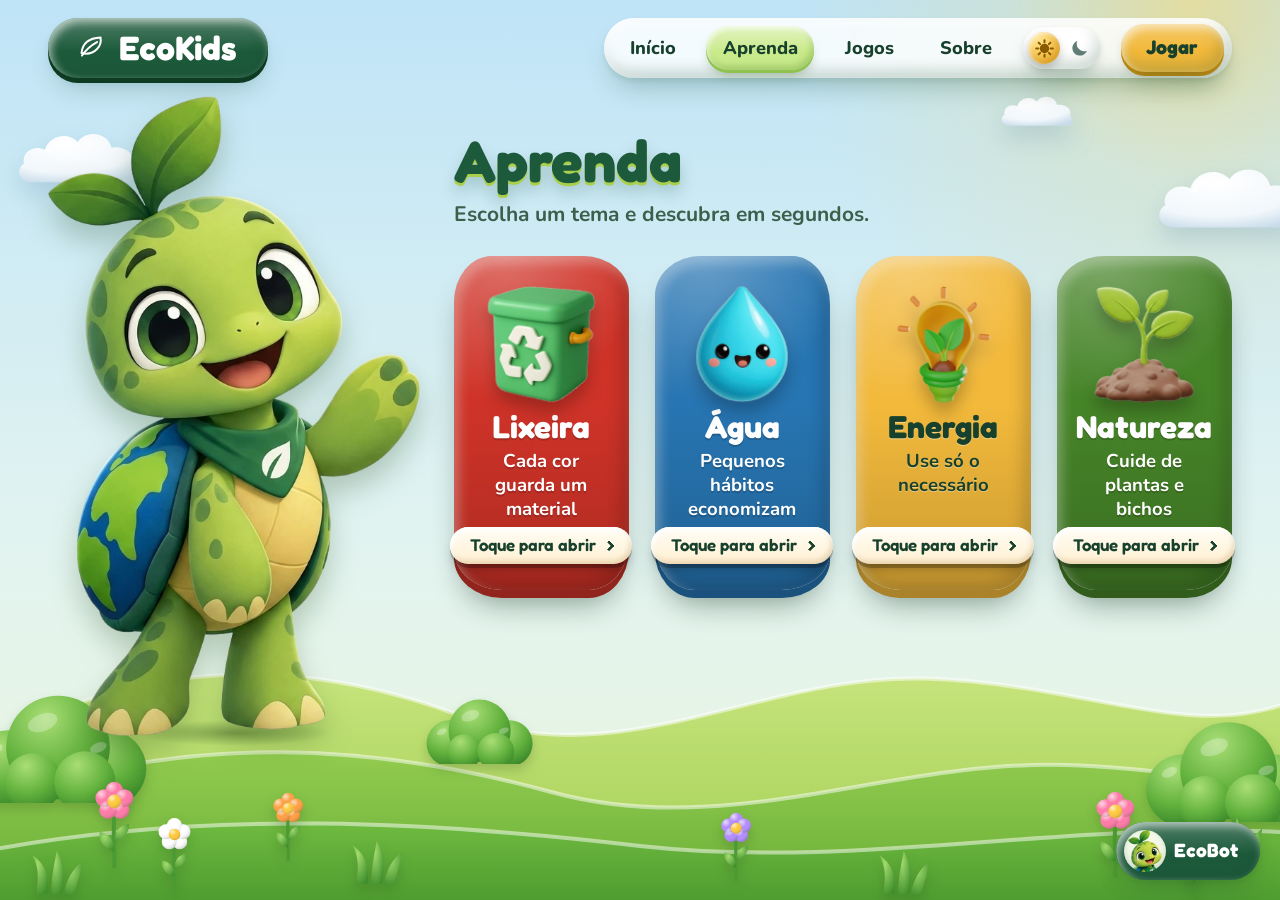
==== commit c2327d3b: "Jogos mais fáceis de usar, EcoBot renovado e ajustes para a publicação Jogos - Memória: cartas errad" ====
--- a/aprenda.html
+++ b/aprenda.html
@@ -6,10 +6,13 @@
   <title>EcoKids - Aprenda</title>
   <meta name="description" content="EcoKids: jogos e dicas rápidas com o Tito para crianças de 6 a 11 anos aprenderem a cuidar do planeta.">
   <meta name="theme-color" content="#1d5a3b">
+  <link rel="icon" href="favicon.svg" type="image/svg+xml">
+  <link rel="icon" href="favicon-32.png" type="image/png" sizes="32x32">
+  <link rel="apple-touch-icon" href="apple-touch-icon.png">
   <link rel="preconnect" href="https://fonts.googleapis.com">
   <link rel="preconnect" href="https://fonts.gstatic.com" crossorigin>
   <link rel="stylesheet" href="https://fonts.googleapis.com/css2?family=Fredoka:wght@500;600;700&family=Nunito:wght@400;600;700;800&display=swap">
-  <link rel="stylesheet" href="css/style.css?v=25">
+  <link rel="stylesheet" href="css/style.css?v=29">
   <script>document.documentElement.classList.add("js");try{var t=localStorage.getItem("ecokids-tema");if(t==="escuro"||(!t&&matchMedia("(prefers-color-scheme: dark)").matches))document.documentElement.dataset.tema="escuro"}catch(e){}</script>
 </head>
 <body>
@@ -172,7 +175,7 @@
       </div>
     </section>
   </div>
-  <script src="js/script.js?v=23"></script>
+  <script src="js/script.js?v=27"></script>
   <script src="js/tito.js?v=21"></script>
 </body>
 </html>
--- a/css/style.css
+++ b/css/style.css
@@ -22,6 +22,7 @@
    18) Palavras cruzadas
    19) Tela final ("Muito bem!")
    20) Página Sobre
+   20b) Página 404 (endereço não encontrado)
    21) EcoBot
    22) Animações
    23) Telas baixas (notebooks) e movimento reduzido
@@ -84,10 +85,10 @@
   --game-caca: #8a5530;           /* marrom */
 
   /* Cartões da página APRENDA: as cores originais do projeto */
-  --learn-lixeira: #e03c31;       /* vermelho */
-  --learn-agua: #2f86c6;          /* azul */
+  --learn-lixeira: #cf3328;       /* vermelho (um pouco mais fundo: texto branco legível) */
+  --learn-agua: #2775b2;          /* azul (idem) */
   --learn-energia: #f2b93b;       /* amarelo (texto escuro) */
-  --learn-natureza: #5e9e34;      /* verde */
+  --learn-natureza: #468428;      /* verde (idem) */
 
   /* Cores oficiais das lixeiras (não mudam com o tema: são conteúdo educativo) */
   --bin-paper: #0072ce;
@@ -524,7 +525,7 @@
   --colina-brilho: rgba(255,255,255,.5);
   --folha-luz: #a3dc6f; --folha-sombra: #3f8f2c;
   --arbusto-luz: #a9de76; --arbusto-meio: #63b23e; --arbusto-sombra: #3a882a;
-  --madeira-luz: #d9a062; --madeira: #b3763c; --madeira-escura: #7a481d;
+  --madeira-luz: #bf8248; --madeira: #9a5f2c; --madeira-escura: #6b3d16;   /* tons escolhidos para o texto claro da placa ficar legível (contraste) */
   --creme-card: #fff6e2;
   --hc: clamp(150px, 34%, 280px);          /* altura das colinas */
 }
@@ -1351,6 +1352,11 @@
 .memory-card.open { color: var(--white); animation: carta-vira .35s ease-out; }
 .memory-card.foto { padding: 0; overflow: hidden; background: var(--surface); }
 .memory-card.foto img { width: 100%; height: 100%; object-fit: cover; border-radius: inherit; }
+/* par errado: as cartas tremem com um contorno vermelho e desviram logo depois (bloco 3 do script) */
+.memory-card.errou { box-shadow: var(--clay-shadow), 0 0 0 4px #e05a4c; animation: erro-treme .35s ease-out; }
+.memory-card.desvira { animation: carta-vira .3s ease-out; }
+.memory-grid.esperando .memory-card { cursor: wait; }
+.memory-grid.esperando .memory-card.closed:hover { transform: none; }
 .memory-card.matched { opacity: .8; cursor: default; animation: acerto-pulso .5s ease-out; box-shadow: var(--clay-shadow), 0 0 0 4px var(--leaf); }
 .memory-side { display: flex; flex-direction: column; align-items: center; text-align: center; }
 .memory-side .mascot { --tito-h: clamp(150px, 26vh, 240px); }
@@ -1395,28 +1401,74 @@
 :root[data-tema="escuro"] .puzzle-piece { background-color: #1d5a56; }
 .puzzle-piece:hover { transform: scale(1.03); filter: brightness(1.06); }
 .puzzle-piece.selected { outline: 6px solid var(--yellow); outline-offset: -6px; transform: scale(.96); animation: peca-pisca 1s ease-in-out infinite; }
-/* Quebra-cabeça grande (6 x 3): o JavaScript usa --pw e --ph nas colunas e linhas */
-.puzzle-layout.grande { --guia: clamp(180px, 20vw, 300px); }
-.puzzle-board.grande {
-  --pw: minmax(0, 1fr);
-  --ph: auto;
-  width: min(900px, calc(var(--area-h) * 1.8), calc(100vw - 2 * var(--gutter) - var(--guia) - 56px));
-  aspect-ratio: auto;
-  gap: clamp(3px, .6%, 6px);
-}
-.puzzle-board.grande .puzzle-piece { height: auto; aspect-ratio: 200 / 218; border-radius: clamp(6px, 1vw, 12px); }
+/* Arrastar e soltar (bloco 6 do script): "touch-action: none" deixa o dedo arrastar a peça sem rolar a página */
+.puzzle-piece { touch-action: none; cursor: grab; user-select: none; -webkit-user-select: none; -webkit-touch-callout: none; }
+.puzzle-piece.origem { opacity: .35; transform: scale(.92); filter: grayscale(.3); }
+.puzzle-piece.alvo { outline: 6px dashed var(--yellow); outline-offset: -6px; transform: scale(1.05); filter: brightness(1.1); }
+.puzzle-piece.fantasma {
+  position: fixed; z-index: 80; margin: 0; pointer-events: none; cursor: grabbing;
+  box-shadow: var(--clay-shadow), 0 22px 34px -10px rgba(0,0,0,.45);
+  transition: none;
+}
+.puzzle-piece.fantasma.voltando { transition: transform .25s cubic-bezier(.3,1.2,.5,1); }
+.puzzle-piece.encaixou { animation: acerto-pulso .4s ease-out; }
+/* Tela de seleção de figuras (bloco 6 do script): um cartão de massinha creme para cada figura */
+.puzzle-choose { padding: clamp(2px, 1.5vh, 14px) 0 clamp(20px, 4vh, 40px); text-align: center; }
+.puzzle-choose h2 { color: var(--heading); font: 700 clamp(1.5rem, 1.2rem + 1vw, 2.2rem)/1.1 var(--font-title); }
+.puzzle-choose > p { margin-top: 6px; color: var(--text-soft); font-size: clamp(1rem, .95rem + .25vw, 1.2rem); font-weight: 700; }
+.figure-grid { display: grid; grid-template-columns: repeat(auto-fit, minmax(min(100%, 210px), 270px)); justify-content: center; gap: clamp(16px, 2.6vw, 36px); margin-top: clamp(16px, 3vh, 30px); }
+.figure-card {
+  position: relative;
+  display: flex; flex-direction: column; align-items: center; gap: 8px;
+  padding: 14px 14px 18px;
+  color: var(--ink-fixed);
+  background: radial-gradient(120% 80% at 30% 0%, #fffdf6 0, var(--creme-card, #fff6e2) 55%);
+  box-shadow: inset 4px 6px 10px rgba(255,255,255,.85), inset -6px -10px 18px rgba(150,105,40,.18), 0 6px 0 #e2cd9f, 0 20px 28px -12px rgba(110,80,30,.35);
+  transition: transform .3s cubic-bezier(.3,1.5,.5,1), box-shadow .3s;
+  animation: surgir .5s cubic-bezier(.2,.8,.3,1) backwards;
+}
+.figure-card:nth-child(3n+1) { border-radius: 40px 32px 44px 30px / 34px 42px 30px 44px; }
+.figure-card:nth-child(3n+2) { border-radius: 32px 44px 30px 42px / 42px 30px 44px 34px; animation-delay: .07s; }
+.figure-card:nth-child(3n+3) { border-radius: 44px 34px 40px 32px / 30px 44px 34px 42px; animation-delay: .14s; }
+.figure-card:hover { transform: translateY(-6px) rotate(-1deg); }
+.figure-card:active { transform: translateY(3px) scale(.98); }
+.figure-card:focus-visible { outline-offset: 6px; }
+.figure-thumb { width: 100%; aspect-ratio: 1; overflow: hidden; border-radius: 26px; box-shadow: 0 0 0 5px #fff, 0 10px 16px -6px rgba(60,40,10,.35); }
+.figure-thumb img { display: block; width: 100%; height: 100%; object-fit: cover; transition: transform .45s cubic-bezier(.3,1.6,.5,1); }
+.figure-card:hover .figure-thumb img { transform: scale(1.06); }
+.figure-card strong { margin-top: 6px; color: #1d5a3b; font: 700 clamp(1.1rem, 1rem + .4vw, 1.4rem)/1.15 var(--font-title); }
+.figure-card small { padding: .35em 1em; border-radius: 999px; background: #fff0d2; box-shadow: inset 2px 2px 4px #fff, inset -2px -3px 5px rgba(150,105,40,.2); font: 600 .95rem/1 var(--font-title); }
+.figure-done {
+  position: absolute; z-index: 1; top: -8px; right: -6px; rotate: 8deg;
+  padding: .4em .9em; border-radius: 999px;
+  color: var(--ink-fixed); background: #c9ea8a linear-gradient(180deg, rgba(255,255,255,.45), rgba(255,255,255,0) 60%);
+  box-shadow: inset 2px 3px 5px rgba(255,255,255,.7), inset -2px -4px 6px rgba(70,130,30,.3), 0 3px 0 #8fc24f, 0 8px 12px -4px rgba(40,90,20,.35);
+  font: 800 .85rem/1 var(--font-body);
+}
+.figure-done::before { content: "✓ "; }
+/* o modelo ao lado do tabuleiro mostra o mesmo quadrado do meio usado nas peças */
+.puzzle-guide img { aspect-ratio: 1; object-fit: cover; }
+.trocar-figura { margin-top: 16px; }
+@media (max-width: 560px) {
+  .figure-grid { grid-template-columns: repeat(2, minmax(0, 1fr)); gap: 16px 12px; }
+  .figure-card { padding: 10px 10px 14px; }
+  .figure-thumb { border-radius: 20px; }
+  .figure-card strong { font-size: 1.02rem; }
+  .figure-card:last-child:nth-child(odd) { grid-column: 1 / -1; justify-self: center; width: calc(50% - 6px); }   /* número ímpar de figuras: a última fica no meio */
+}
 .puzzle-guide { display: flex; flex-direction: column; align-items: center; text-align: center; }
 .puzzle-guide h2 { margin-bottom: 14px; color: var(--heading); font: 600 clamp(1.2rem, 1rem + .6vw, 1.6rem)/1 var(--font-title); }
 .puzzle-guide img { width: 100%; height: auto; border-radius: var(--radius-md); box-shadow: var(--clay-shadow); }
 .puzzle-guide p { margin-top: 18px; font-size: clamp(1rem, .95rem + .3vw, 1.2rem); line-height: 1.4; }
 @media (max-width: 860px) {
-  .puzzle-layout, .puzzle-layout.grande { grid-template-columns: 1fr; justify-items: center; }
+  .puzzle-layout { grid-template-columns: 1fr; justify-items: center; }
   .puzzle-board { width: min(560px, 100%); }
-  .puzzle-board.grande { width: 100%; }
   .puzzle-guide { order: -1; flex-direction: row; gap: 14px; text-align: left; max-width: 560px; }
   .puzzle-guide h2 { display: none; }
   .puzzle-guide img { width: clamp(90px, 26vw, 140px); }
-  .puzzle-guide p { margin: 0; }
+  .puzzle-guide p { margin: 0; flex: 1 1 200px; }
+  .puzzle-guide { flex-wrap: wrap; justify-content: center; }
+  .trocar-figura { margin-top: 0; min-height: 44px; }
 }
 
 /* ============ 15) LIXEIRA CERTA ============ */
@@ -1431,17 +1483,26 @@
   text-align: center;
 }
 .trash-prompt > span { font-size: clamp(1.05rem, 1rem + .3vw, 1.3rem); font-weight: 700; }
+/* O item é um desenho de massinha recortado (SVG, sem fundo) que a criança arrasta até a lixeira (bloco 5 do script) */
 .item-imagem {
-  width: clamp(110px, 21vh, 190px); height: auto; aspect-ratio: 1;
-  margin: 10px 0 6px;
-  border-radius: 24px;
-  object-fit: cover;
-  background: var(--cream);
-  animation: item-entra .45s cubic-bezier(.3,1.5,.5,1);
-}
-:root[data-tema="escuro"] .item-imagem { background: #f6f3e2; }
+  position: relative; z-index: 20;
+  width: clamp(120px, 22vh, 200px); height: auto; aspect-ratio: 1;
+  margin: 8px 0 4px;
+  touch-action: none; cursor: grab; user-select: none; -webkit-user-select: none; -webkit-touch-callout: none;
+  filter: drop-shadow(0 10px 8px rgba(20,60,30,.22));
+  animation: item-entra .45s cubic-bezier(.3,1.5,.5,1), item-flutua 2.4s ease-in-out .5s infinite alternate;
+}
+.item-imagem svg { display: block; width: 100%; height: 100%; overflow: visible; pointer-events: none; }
+.item-imagem:hover { filter: drop-shadow(0 14px 10px rgba(20,60,30,.28)) brightness(1.04); }
+/* segurando o item: ele cresce um pouco, ganha sombra mais longe e deixa "ver" a lixeira embaixo */
+.item-imagem.arrastando { z-index: 50; cursor: grabbing; animation: none; pointer-events: none; filter: drop-shadow(0 24px 18px rgba(20,60,30,.35)); }
+.item-imagem.voltando { animation: none; transition: transform .3s cubic-bezier(.3,1.4,.5,1); }
+.item-imagem.entrando { animation: none; pointer-events: none; transition: transform .5s cubic-bezier(.5,0,.7,.4), opacity .5s ease-in; opacity: 0; }
+.item-nome { display: inline-block; margin-top: 2px; padding: .3em 1em; border-radius: 999px; color: var(--ink-fixed); background: #fff6e2; box-shadow: inset 2px 2px 4px #fff, inset -2px -3px 5px rgba(150,105,40,.2), 0 3px 0 #e2cd9f; font: 700 clamp(1.02rem, .95rem + .3vw, 1.2rem)/1.2 var(--font-title); }
+.item-nome:empty { display: none; }
+.trash-tip { margin-top: 4px; color: var(--text-soft); font-size: .95rem; font-weight: 600; }
 .trash-prompt small { font-size: 1.25rem; font-weight: 800; }
-.trash-prompt small:empty { display: none; }
+.trash-prompt small { display: block; min-height: 1.5em; line-height: 1.25; }   /* espaço reservado: as lixeiras não "pulam" quando a mensagem aparece */
 .trash-prompt small.certo { color: var(--ok-ink); animation: acerto-pulso .5s ease-out; }
 .trash-prompt small.errado { color: var(--bad-ink); animation: erro-treme .4s ease-out; }
 .big-bins { display: grid; grid-template-columns: repeat(5, minmax(0, 1fr)); gap: clamp(10px, 3vw, 44px); max-width: 900px; margin: clamp(18px, 4vh, 44px) auto 0; }
@@ -1449,6 +1510,16 @@
 .big-bin-option:hover { transform: translateY(-6px); }
 .big-bin-option:hover .bin-lid { transform: translateY(-6px) rotate(-8deg); }
 .big-bin-option:active { transform: translateY(2px) scale(.97); }
+/* área de soltura: a lixeira toda (tampa, corpo e nome). Com o item em cima, a tampa abre e aparece um contorno */
+.big-bin-option { position: relative; padding: 10px 6px 8px; transition: transform .25s cubic-bezier(.3,1.5,.5,1), opacity .25s, background-color .2s; }
+.big-bin-option.alvo { transform: translateY(-8px) scale(1.08); background: color-mix(in srgb, var(--surface) 70%, transparent); box-shadow: 0 0 0 4px var(--yellow), var(--clay-shadow); }
+.big-bin-option.alvo .bin-lid { transform: translateY(-10px) rotate(-18deg); }
+.big-bin-option.certa { background: var(--ok-bg); box-shadow: 0 0 0 4px var(--leaf), var(--clay-shadow); animation: acerto-pulso .5s ease-out; }
+.big-bin-option.certa .bin-lid { transform: translateY(-10px) rotate(-18deg); }
+.big-bin-option.errada { animation: erro-treme .4s ease-out; box-shadow: 0 0 0 4px #e05a4c; }
+.big-bin-option.tentou { opacity: .4; filter: grayscale(.5); cursor: not-allowed; }
+.big-bin-option.tentou:hover { transform: none; }
+.big-bin-option.tentou:hover .bin-lid, .big-bin-option.tentou .bin-lid { transform: none; }
 .bin-lid { position: relative; z-index: 2; width: clamp(72px, 10vw, 132px); height: clamp(12px, 1.6vh, 18px); margin-bottom: -4px; border-radius: 8px; filter: brightness(.86); transition: transform .25s; transform-origin: 10% 100%; }
 .big-bin { width: clamp(62px, 8.6vw, 115px); aspect-ratio: 115 / 115; display: grid; place-items: center; border-radius: 6px 6px 26px 26px; }
 .bin-lid.blue, .big-bin.blue { background-color: var(--bin-paper); }
@@ -1461,12 +1532,13 @@
 .big-bin-option strong { margin-top: 12px; font: 600 clamp(1rem, .9rem + .4vw, 1.35rem)/1 var(--font-title); }
 @media (max-width: 640px) {
   .trash-prompt-row .mascot { display: none; }
+  .trash-prompt small { min-height: 2.5em; }   /* no celular a mensagem pode ocupar 2 linhas */
   .big-bins { grid-template-columns: repeat(3, minmax(0, 1fr)); row-gap: 18px; }
 }
 
 /* ============ 16) QUIZ ============ */
 .quiz-page { background: linear-gradient(180deg, var(--sky) 0, var(--cream) 40%); }
-.quiz-shell { position: relative; z-index: 3; width: min(1100px, calc(100% - 2 * var(--gutter))); margin: 0 auto; padding-top: clamp(16px, 4vh, 42px); text-align: center; }
+.quiz-shell { position: relative; z-index: 3; width: min(1220px, calc(100% - 2 * var(--gutter))); margin: 0 auto; padding-top: clamp(16px, 4vh, 42px); text-align: center; }
 .quiz-topbar { display: grid; grid-template-columns: auto 1fr auto auto; gap: clamp(10px, 2vw, 20px); align-items: center; }
 .quiz-progress { display: grid; gap: 8px; color: var(--text); font: 600 clamp(1.05rem, 1rem + .4vw, 1.35rem)/1 var(--font-title); }
 .progress-track { height: 18px; overflow: hidden; border-radius: 999px; background: var(--surface); }
@@ -1474,21 +1546,21 @@
 .quiz-question-row { display: grid; grid-template-columns: auto 1fr; gap: clamp(12px, 2vw, 22px); align-items: center; margin-top: clamp(18px, 4vh, 48px); }
 .quiz-question-row .mascot { --tito-h: clamp(110px, 18vh, 180px); }
 .quiz-question { min-height: clamp(96px, 15vh, 136px); padding: clamp(18px, 3vh, 36px) clamp(18px, 3vw, 40px); border-radius: var(--radius-lg); display: grid; place-items: center; background: var(--surface); }
-.quiz-question h1 { color: var(--heading); font: 700 clamp(1.45rem, 1.1rem + 1.2vw, 2.3rem)/1.15 var(--font-title); text-wrap: balance; }
-.quiz-answers { display: grid; grid-template-columns: repeat(2, minmax(0, 1fr)); gap: clamp(12px, 2vw, 24px); align-items: stretch; margin-top: clamp(16px, 3.5vh, 40px); }
+.quiz-question h1 { color: var(--heading); font: 700 clamp(1.55rem, 1.15rem + 1.4vw, 2.55rem)/1.15 var(--font-title); text-wrap: balance; }
+.quiz-answers { display: grid; grid-template-columns: repeat(2, minmax(0, 1fr)); gap: clamp(14px, 2.2vw, 30px) clamp(16px, 2.6vw, 34px); align-items: stretch; margin-top: clamp(18px, 3.5vh, 40px); }
 .quiz-option {
-  min-height: clamp(64px, 10vh, 92px);
-  padding: 14px clamp(14px, 2vw, 26px);
+  min-height: clamp(78px, 12vh, 116px);
+  padding: 16px clamp(16px, 2.4vw, 30px);
   border-radius: var(--radius-md);
-  display: flex; align-items: center; gap: 16px;
+  display: flex; align-items: center; gap: clamp(14px, 1.6vw, 20px);
   text-align: left;
   color: var(--text);
   background: var(--surface);
-  font: 600 clamp(1.05rem, .95rem + .45vw, 1.45rem)/1.25 var(--font-title);
+  font: 600 clamp(1.15rem, 1rem + .6vw, 1.7rem)/1.25 var(--font-title);
   transition: transform .22s cubic-bezier(.3,1.5,.5,1), box-shadow .22s;
 }
-.quiz-option:not(:disabled):hover { transform: translateY(-3px); box-shadow: var(--clay-shadow-hover); }
-.quiz-letter { flex: 0 0 auto; width: 44px; height: 44px; border-radius: 50%; display: grid; place-items: center; color: var(--white); background: var(--card-green); font: 700 1.4rem/1 var(--font-title); }
+.quiz-option:not(:disabled):hover { transform: translateY(-3px); box-shadow: var(--clay-shadow-hover); outline: 4px solid var(--lime); outline-offset: -4px; }
+.quiz-letter { flex: 0 0 auto; width: clamp(46px, 4vw, 58px); height: clamp(46px, 4vw, 58px); border-radius: 50%; display: grid; place-items: center; color: var(--white); background: var(--card-green); box-shadow: inset 2px 3px 5px rgba(255,255,255,.35), inset -2px -4px 6px rgba(0,0,0,.2); font: 700 clamp(1.4rem, 1.2rem + .5vw, 1.8rem)/1 var(--font-title); }
 .quiz-option:nth-child(2) .quiz-letter { background: var(--card-blue); }
 .quiz-option:nth-child(3) .quiz-letter { background: var(--card-yellow); color: var(--ink-fixed); }
 .quiz-option:nth-child(4) .quiz-letter { background: var(--card-purple); }
@@ -1509,7 +1581,9 @@
   .quiz-topbar .score-pill { justify-self: center; }
   .quiz-question-row { grid-template-columns: 1fr; }
   .quiz-question-row .mascot { display: none; }
-  .quiz-answers { grid-template-columns: 1fr; }
+  .quiz-answers { grid-template-columns: 1fr; gap: 12px; }
+  .quiz-option { min-height: 68px; padding: 12px 16px; font-size: 1.15rem; }
+  .quiz-letter { width: 44px; height: 44px; font-size: 1.35rem; }
 }
 
 /* ============ 17) CAÇA-PALAVRAS ============ */
@@ -1534,6 +1608,9 @@
   transition: transform .1s, background-color .15s;
 }
 .letter:hover { transform: scale(1.08); }
+/* arrastar sobre as letras (bloco 8 do script): o dedo não rola a página e as letras não viram "texto selecionado" */
+.letter-board { touch-action: none; user-select: none; -webkit-user-select: none; -webkit-touch-callout: none; }
+.letter.sel { box-shadow: 0 0 0 3px var(--ink-fixed) inset; transform: scale(1.06); }
 .letter.sel { background: var(--yellow); color: var(--ink-fixed); }
 .letter.found { background: var(--lime); color: var(--ink-fixed); animation: acerto-pulso .45s ease-out; }
 .letter.erro { background: var(--bad-bg); animation: erro-treme .35s ease-out; }
@@ -1589,6 +1666,8 @@
 :root[data-tema="escuro"] .cross-tema { color: var(--lime); }
 .cross-actions { display: flex; flex-wrap: wrap; gap: 10px; margin-top: 12px; }
 .cross-actions .clay-button { min-height: 48px; }
+.cross-tip { margin-top: 2px; color: var(--text-soft); font-size: .95rem; font-weight: 600; line-height: 1.35; }
+.cross-tip kbd { padding: 1px 7px; border-radius: 6px; background: var(--surface-2); box-shadow: 0 2px 0 rgba(0,0,0,.15); font: 700 .85rem/1.4 var(--font-body); }
 .cross-feedback { min-height: 1.3em; margin-top: 6px; color: var(--heading); font: 600 1rem/1.3 var(--font-title); }
 .clue-list { columns: 2; column-gap: 16px; margin-top: 8px; }
 .clue-list p { break-inside: avoid; margin: 0 0 4px; padding: 4px 6px; border-radius: 12px; font-size: clamp(.95rem, .9rem + .15vw, 1.05rem); line-height: 1.25; cursor: pointer; transition: background-color .2s; }
@@ -1842,34 +1921,136 @@
   .makers-card p span::before { content: none; }
 }
 
+/* ============ 20b) PÁGINA 404 (endereço não encontrado) ============ */
+.erro404 {
+  position: relative; z-index: 3;
+  width: min(1040px, calc(100% - 2 * var(--gutter)));
+  min-height: calc(100dvh - var(--header-h) - clamp(36px, 7vh, 72px));
+  margin: 0 auto;
+  display: grid; grid-template-columns: clamp(170px, 24vw, 300px) minmax(0, 640px);
+  justify-content: center; align-items: center; gap: clamp(8px, 2vw, 32px);
+  padding-block: clamp(4px, 2vh, 24px) clamp(20px, 6vh, 64px);
+}
+.erro404-tito { position: relative; display: flex; justify-content: center; align-self: end; margin-bottom: clamp(8px, 4vh, 40px); }
+.erro404-tito .mascot { position: relative; z-index: 1; --tito-h: clamp(190px, 38vh, 340px); }
+.erro404-cartao {
+  display: flex; flex-direction: column; align-items: center; text-align: center;
+  padding: clamp(22px, 3vw, 40px) clamp(18px, 3vw, 44px);
+  border-radius: 46px 54px 44px 52px / 52px 44px 54px 46px;
+  color: var(--ink-fixed);
+  background: radial-gradient(120% 80% at 30% 0%, #fffdf6, var(--creme-card) 62%);
+  box-shadow: inset 5px 7px 12px rgba(255,255,255,.9), inset -7px -11px 20px rgba(150,105,40,.2), 0 8px 0 #e2cd9f, 0 30px 40px -16px rgba(60,50,20,.4);
+  animation: surgir .55s cubic-bezier(.2,.8,.3,1) backwards;
+}
+:root[data-tema="escuro"] .erro404-cartao { box-shadow: inset 5px 7px 12px rgba(255,255,255,.6), inset -7px -11px 20px rgba(150,105,40,.22), 0 8px 0 #b8a272, 0 30px 40px -16px rgba(0,0,0,.55); }
+.erro404-numero { color: #c9ea8a; font: 700 clamp(3.5rem, 2.5rem + 4vw, 6rem)/.9 var(--font-title); text-shadow: 0 4px 0 #8fc24f, 0 12px 18px rgba(40,90,20,.25); letter-spacing: .04em; }
+.erro404-cartao h1 { margin: 10px 0 8px; color: #1d5a3b; font: 700 clamp(1.7rem, 1.3rem + 1.6vw, 2.6rem)/1.1 var(--font-title); text-wrap: balance; }
+.erro404-cartao p { max-width: 30em; color: #2e4f3d; font-size: clamp(1.02rem, .96rem + .3vw, 1.2rem); font-weight: 600; line-height: 1.5; }
+.erro404-botoes { display: flex; flex-wrap: wrap; justify-content: center; gap: 14px; margin-top: clamp(16px, 3vh, 26px); }
+.erro404-botoes .clay-button { min-height: 56px; padding-inline: 28px; }
+.erro404-botoes .clay-button.light { color: #1d5a3b; background-color: #ffffff; }
+@media (max-width: 760px) {
+  .erro404 { grid-template-columns: minmax(0, 1fr); min-height: 0; gap: 0; align-items: start; padding-top: 0; }
+  .erro404-tito { margin-bottom: -22px; }
+  .erro404-tito .mascot { --tito-h: clamp(130px, 34vw, 180px); }
+  .erro404-tito .tito-chao { display: none; }
+}
+@media (max-width: 520px) { .erro404-botoes { flex-direction: column; align-items: stretch; width: 100%; } }
+
 /* ============ 21) ECOBOT ============ */
+/* Só o visual: a conversa com o servidor fica no bloco 10 do js/script.js. */
 .ecobot { position: fixed; right: clamp(12px, 2vw, 20px); bottom: clamp(12px, 2vw, 20px); z-index: 50; display: flex; flex-direction: column; align-items: flex-end; gap: 12px; }
+.ecobot .sr-only { position: absolute; width: 1px; height: 1px; overflow: hidden; clip-path: inset(50%); white-space: nowrap; }
 .ecobot-fab { min-height: 58px; padding: 0 22px 0 8px; gap: 8px; background-color: var(--dark); color: var(--white); font-size: 1.2rem; }
 .ecobot-fab .ecobot-avatar { animation: tito-respira 3.6s ease-in-out infinite alternate; }
 .ecobot-avatar { width: 42px; height: 42px; border-radius: 50%; background-color: #f3f8e8; background-size: 112% auto; background-position: 50% 30%; box-shadow: inset 0 -3px 6px rgba(20,70,40,.18); }
 .ecobot-panel {
-  width: min(370px, calc(100vw - 24px)); height: min(500px, calc(100dvh - 120px));
+  width: min(440px, calc(100vw - 24px)); height: min(660px, calc(100dvh - 110px));
   display: flex; flex-direction: column; overflow: hidden;
-  border-radius: 30px; background: var(--surface);
+  border-radius: 32px; background: var(--surface);
+  box-shadow: var(--clay-shadow), 0 30px 60px -20px rgba(10,40,20,.45);
   transform-origin: bottom right; animation: modal-entra .3s cubic-bezier(.3,1.4,.5,1);
 }
-.ecobot-header { display: flex; align-items: center; gap: 12px; padding: 12px 14px; background: var(--dark); color: var(--white); }
-.ecobot-header strong { display: block; font: 700 1.25rem/1.1 var(--font-title); }
-.ecobot-header small { font-size: .9rem; opacity: .9; }
-.ecobot-close { margin-left: auto; width: 40px; height: 40px; border-radius: 50%; font-size: 1.6rem; line-height: 1; color: var(--white); background: rgba(255,255,255,.18); transition: background-color .2s, transform .2s; }
+/* cabeçalho: o Tito, o nome EcoBot em destaque e a frase */
+.ecobot-header {
+  display: flex; align-items: center; gap: 12px; padding: 12px 12px 12px 14px;
+  color: var(--white);
+  background: var(--dark) linear-gradient(180deg, rgba(255,255,255,.16), rgba(255,255,255,0) 60%);
+  box-shadow: inset 0 -4px 8px rgba(0,0,0,.12);
+}
+.ecobot-header .ecobot-avatar { flex: 0 0 auto; width: 54px; height: 54px; box-shadow: 0 0 0 3px rgba(255,255,255,.35), inset 0 -3px 6px rgba(20,70,40,.18), 0 6px 10px -4px rgba(0,0,0,.35); }
+.ecobot-titulo { min-width: 0; }
+.ecobot-titulo strong { display: block; font: 700 1.55rem/1 var(--font-title); letter-spacing: .01em; text-shadow: 0 2px 0 rgba(0,0,0,.18); }
+.ecobot-titulo small { display: block; margin-top: 4px; font-size: .9rem; font-weight: 600; line-height: 1.25; opacity: .92; }
+.ecobot-close { flex: 0 0 auto; margin-left: auto; width: 44px; height: 44px; border-radius: 50%; font-size: 1.7rem; line-height: 1; color: var(--white); background: rgba(255,255,255,.18); transition: background-color .2s, transform .2s; }
 .ecobot-close:hover { background: rgba(255,255,255,.3); transform: rotate(90deg); }
-.ecobot-messages { flex: 1; overflow-y: auto; padding: 14px; display: flex; flex-direction: column; gap: 10px; }
-.ecobot-msg { max-width: 85%; padding: 10px 14px; border-radius: 18px; font-size: 1rem; line-height: 1.4; white-space: pre-wrap; overflow-wrap: anywhere; animation: surgir .25s ease-out; }
-.ecobot-msg.bot { align-self: flex-start; background: var(--ok-bg); color: var(--ink-fixed); border-bottom-left-radius: 6px; }
-:root[data-tema="escuro"] .ecobot-msg.bot { color: var(--text); }
-.ecobot-msg.user { align-self: flex-end; background: var(--card-green); color: var(--white); border-bottom-right-radius: 6px; }
-.ecobot-msg.pensando { opacity: .75; font-style: italic; }
-.ecobot-form { display: flex; gap: 8px; padding: 10px 12px 12px; }
-.ecobot-form input { flex: 1; min-width: 0; padding: 0 16px; min-height: 48px; border-radius: 999px; border: 2px solid var(--soft); background: var(--surface); color: var(--text); font: 600 1rem var(--font-body); }
+/* área da conversa: fundo claro com folhinhas, flores, mudas e borboletas bem apagadas (como papel de parede) */
+.ecobot-messages {
+  flex: 1; overflow-y: auto; padding: 16px 14px; display: flex; flex-direction: column; gap: 10px;
+  background: url("data:image/svg+xml,%3Csvg xmlns='http://www.w3.org/2000/svg' width='180' height='180' viewBox='0 0 180 180'%3E%3Cg opacity='.13'%3E%3Cpath d='M18 30c0-9 8-15 18-13 0 10-8 15-18 13Z' fill='%235e9e34'/%3E%3Cpath d='M19 30c5-5 10-9 16-12' stroke='%233f7e2a' stroke-width='1.4' fill='none' stroke-linecap='round'/%3E%3Cg fill='%23e98fb0'%3E%3Ccircle cx='120' cy='22' r='4'/%3E%3Ccircle cx='126' cy='27' r='4'/%3E%3Ccircle cx='123.5' cy='34' r='4'/%3E%3Ccircle cx='116.5' cy='34' r='4'/%3E%3Ccircle cx='114' cy='27' r='4'/%3E%3C/g%3E%3Ccircle cx='120' cy='29' r='3' fill='%23f2b93b'/%3E%3Cpath d='M70 112v-12' stroke='%235e9e34' stroke-width='2' stroke-linecap='round'/%3E%3Cpath d='M70 102c-7 0-11-4-11-9 7 0 11 4 11 9Zm0-2c6 0 9-4 9-8-6 0-9 4-9 8Z' fill='%235e9e34'/%3E%3Cpath d='M62 113h16' stroke='%238b5a2b' stroke-width='2.4' stroke-linecap='round'/%3E%3Cg fill='%236fa8dc'%3E%3Cellipse cx='140' cy='116' rx='6' ry='5'/%3E%3Cellipse cx='151' cy='116' rx='6' ry='5'/%3E%3Cellipse cx='141.5' cy='124' rx='4' ry='3.5'/%3E%3Cellipse cx='149.5' cy='124' rx='4' ry='3.5'/%3E%3C/g%3E%3Crect x='144.5' y='112' width='2' height='15' rx='1' fill='%236b5a4a'/%3E%3Cpath d='M24 156c4-8 12-11 20-8-4 8-12 11-20 8Z' fill='%237cc35a'/%3E%3Cpath d='M100 166c0-6 5-10 12-9 0 7-5 10-12 9Z' fill='%235e9e34'/%3E%3Ccircle cx='96' cy='64' r='2' fill='%23f2b93b'/%3E%3Ccircle cx='160' cy='70' r='1.6' fill='%235e9e34'/%3E%3Ccircle cx='50' cy='70' r='1.6' fill='%23e98fb0'/%3E%3Ccircle cx='164' cy='164' r='2' fill='%23f2b93b'/%3E%3C/g%3E%3C/svg%3E") 0 0 / 180px 180px repeat, linear-gradient(180deg, #f6faef, #eef6e4);
+  scrollbar-color: var(--leaf) transparent;
+}
+:root[data-tema="escuro"] .ecobot-messages { background: url("data:image/svg+xml,%3Csvg xmlns='http://www.w3.org/2000/svg' width='180' height='180' viewBox='0 0 180 180'%3E%3Cg opacity='.12'%3E%3Cpath d='M18 30c0-9 8-15 18-13 0 10-8 15-18 13Z' fill='%235e9e34'/%3E%3Cpath d='M19 30c5-5 10-9 16-12' stroke='%233f7e2a' stroke-width='1.4' fill='none' stroke-linecap='round'/%3E%3Cg fill='%23e98fb0'%3E%3Ccircle cx='120' cy='22' r='4'/%3E%3Ccircle cx='126' cy='27' r='4'/%3E%3Ccircle cx='123.5' cy='34' r='4'/%3E%3Ccircle cx='116.5' cy='34' r='4'/%3E%3Ccircle cx='114' cy='27' r='4'/%3E%3C/g%3E%3Ccircle cx='120' cy='29' r='3' fill='%23f2b93b'/%3E%3Cpath d='M70 112v-12' stroke='%235e9e34' stroke-width='2' stroke-linecap='round'/%3E%3Cpath d='M70 102c-7 0-11-4-11-9 7 0 11 4 11 9Zm0-2c6 0 9-4 9-8-6 0-9 4-9 8Z' fill='%235e9e34'/%3E%3Cpath d='M62 113h16' stroke='%238b5a2b' stroke-width='2.4' stroke-linecap='round'/%3E%3Cg fill='%236fa8dc'%3E%3Cellipse cx='140' cy='116' rx='6' ry='5'/%3E%3Cellipse cx='151' cy='116' rx='6' ry='5'/%3E%3Cellipse cx='141.5' cy='124' rx='4' ry='3.5'/%3E%3Cellipse cx='149.5' cy='124' rx='4' ry='3.5'/%3E%3C/g%3E%3Crect x='144.5' y='112' width='2' height='15' rx='1' fill='%236b5a4a'/%3E%3Cpath d='M24 156c4-8 12-11 20-8-4 8-12 11-20 8Z' fill='%237cc35a'/%3E%3Cpath d='M100 166c0-6 5-10 12-9 0 7-5 10-12 9Z' fill='%235e9e34'/%3E%3Ccircle cx='96' cy='64' r='2' fill='%23f2b93b'/%3E%3Ccircle cx='160' cy='70' r='1.6' fill='%235e9e34'/%3E%3Ccircle cx='50' cy='70' r='1.6' fill='%23e98fb0'/%3E%3Ccircle cx='164' cy='164' r='2' fill='%23f2b93b'/%3E%3C/g%3E%3C/svg%3E") 0 0 / 180px 180px repeat, linear-gradient(180deg, #123e42, #0f3438); }
+/* balões */
+.ecobot-msg { max-width: 85%; padding: 10px 15px; border-radius: 20px; font-size: 1.02rem; line-height: 1.45; white-space: pre-wrap; overflow-wrap: anywhere; animation: msg-entra .3s cubic-bezier(.3,1.3,.5,1); }
+.ecobot-msg.bot {
+  align-self: flex-start; color: var(--ink-fixed); background: #ffffff; border-bottom-left-radius: 6px;
+  box-shadow: inset 2px 3px 5px rgba(255,255,255,.9), inset -2px -3px 6px rgba(20,70,40,.08), 0 5px 12px -5px rgba(20,70,40,.3);
+}
+:root[data-tema="escuro"] .ecobot-msg.bot { color: var(--text); background: #1f5a57; box-shadow: inset 2px 3px 5px rgba(255,255,255,.08), inset -2px -3px 6px rgba(0,0,0,.2), 0 5px 12px -5px rgba(0,0,0,.5); }
+.ecobot-msg.user {
+  align-self: flex-end; color: var(--white); background: linear-gradient(180deg, #3b9249, var(--card-green)); border-bottom-right-radius: 6px;
+  box-shadow: inset 2px 3px 5px rgba(255,255,255,.25), inset -2px -3px 6px rgba(0,0,0,.15), 0 5px 12px -5px rgba(20,70,40,.4);
+}
+/* "EcoBot está digitando": três pontinhos que pulam */
+.ecobot-msg.pensando { padding: 14px 18px; }
+.ecobot-pontos { display: flex; gap: 6px; }
+.ecobot-pontos i { width: 9px; height: 9px; border-radius: 50%; background: var(--leaf); animation: pontinho 1.2s ease-in-out infinite; }
+.ecobot-pontos i:nth-child(2) { animation-delay: .15s; }
+.ecobot-pontos i:nth-child(3) { animation-delay: .3s; }
+:root[data-tema="escuro"] .ecobot-pontos i { background: var(--lime); }
+/* sugestões rápidas de perguntas (somem quando a conversa começa) */
+.ecobot-sugestoes { display: flex; flex-wrap: wrap; gap: 8px; animation: surgir .4s ease-out .1s backwards; }
+.ecobot-sugestoes-titulo { flex: 0 0 100%; margin: 4px 2px 0; color: var(--text-soft); font-size: .88rem; font-weight: 700; }
+.ecobot-sugestao {
+  --chip: #e3f3d3;
+  display: inline-flex; align-items: center; gap: 7px; max-width: 100%;
+  padding: 8px 14px 8px 9px; border-radius: 999px;
+  color: var(--ink-fixed); background: var(--chip); text-align: left;
+  box-shadow: inset 2px 2px 4px rgba(255,255,255,.75), inset -2px -3px 5px rgba(20,70,40,.1), 0 3px 8px -3px rgba(20,70,40,.3);
+  font: 700 .92rem/1.2 var(--font-body);
+  transition: transform .2s cubic-bezier(.3,1.5,.5,1), box-shadow .2s;
+}
+.ecobot-sugestao:nth-of-type(2) { --chip: #fde3df; }
+.ecobot-sugestao:nth-of-type(3) { --chip: #d8eefa; }
+.ecobot-sugestao:nth-of-type(4) { --chip: #fbe7d6; }
+.ecobot-sugestao:nth-of-type(5) { --chip: #ece3fb; }
+.ecobot-sugestao:nth-of-type(6) { --chip: #fff1c7; }
+.ecobot-sugestao:hover { transform: translateY(-2px); box-shadow: inset 2px 2px 4px rgba(255,255,255,.75), inset -2px -3px 5px rgba(20,70,40,.1), 0 7px 12px -4px rgba(20,70,40,.35); }
+.ecobot-sugestao:active { transform: translateY(1px) scale(.98); }
+.ecobot-sugestao svg { flex: 0 0 auto; width: 20px; height: 20px; }
+/* campo de digitação */
+.ecobot-form { display: flex; gap: 8px; padding: 12px 12px 8px; background: var(--surface); box-shadow: 0 -6px 12px -10px rgba(20,70,40,.35); }
+.ecobot-form input { flex: 1; min-width: 0; padding: 0 18px; min-height: 52px; border-radius: 999px; border: 2px solid var(--soft); background: var(--surface); color: var(--text); font: 600 1.05rem var(--font-body); transition: border-color .2s; }
+.ecobot-form input:focus { border-color: var(--leaf); }
 .ecobot-form input::placeholder { color: var(--text-soft); opacity: .8; }
 .ecobot-form input:focus-visible { outline: 3px solid var(--focus); outline-offset: 1px; }
-.ecobot-form .clay-button { min-height: 48px; padding: 0 18px; font-size: 1.05rem; }
+.ecobot-form .clay-button { min-height: 52px; padding: 0 18px; font-size: 1.05rem; }
+.ecobot-enviar .icon { width: 20px; height: 20px; }
+/* enquanto o EcoBot responde, o Enviar fica apagado (não dá para mandar outra pergunta junto) */
+.ecobot-enviar:disabled { opacity: .5; cursor: wait; filter: grayscale(.3); transform: none; }
+.ecobot-panel.respondendo .ecobot-form input::placeholder { color: var(--leaf); font-style: italic; }
+/* aviso de privacidade, discreto, embaixo do campo */
+.ecobot-aviso { display: flex; align-items: flex-start; gap: 6px; margin: 0; padding: 0 14px 10px; background: var(--surface); color: var(--text-soft); font-size: .78rem; font-weight: 600; line-height: 1.3; }
+.ecobot-aviso svg { flex: 0 0 auto; width: 14px; height: 14px; margin-top: 1px; color: var(--leaf); }
 @media (max-width: 520px) {
+  .ecobot { right: 8px; bottom: 8px; }
+  /* no celular a janela ocupa quase a tela toda (o botão do EcoBot continua embaixo, para fechar) */
+  .ecobot-panel { width: calc(100vw - 16px); height: calc(100dvh - 84px); border-radius: 26px; }
+  .ecobot-titulo strong { font-size: 1.35rem; }
+  .ecobot-titulo small { font-size: .82rem; }
+  .ecobot-enviar { padding: 0 14px; }
+  .ecobot-enviar span { position: absolute; width: 1px; height: 1px; overflow: hidden; clip-path: inset(50%); white-space: nowrap; }
   /* no celular o botão fica só com o rostinho, para não cobrir os jogos */
   .ecobot-fab { padding: 0 8px; min-height: 56px; }
   .ecobot-fab > span:last-child { position: absolute; width: 1px; height: 1px; overflow: hidden; clip-path: inset(50%); white-space: nowrap; }
@@ -1887,6 +2068,8 @@
 
 /* Usamos "translate" e "scale" (e não "transform") nas animações para não brigar com o hover */
 @keyframes surgir { from { opacity: 0; translate: 0 18px; } }
+@keyframes msg-entra { from { opacity: 0; translate: 0 10px; scale: .96; } }
+@keyframes pontinho { 0%, 60%, 100% { translate: 0 0; opacity: .45; } 30% { translate: 0 -5px; opacity: 1; } }
 @keyframes aparecer { from { opacity: 0; } }
 @keyframes modal-entra { from { opacity: 0; scale: .92; translate: 0 14px; } }
 @keyframes tito-chega { from { opacity: 0; translate: 40px 30px; scale: .9; } }
@@ -1899,6 +2082,7 @@
 @keyframes erro-treme { 0%, 100% { translate: 0; } 25% { translate: -5px; } 75% { translate: 5px; } }
 @keyframes peca-pisca { 50% { outline-color: #ffe38a; } }
 @keyframes item-entra { from { opacity: 0; scale: .6; rotate: -8deg; } }
+@keyframes item-flutua { from { translate: 0 0; } to { translate: 0 -6px; } }
 @keyframes estrela-entra { 0% { opacity: 0; scale: 0; rotate: -120deg; } 60% { opacity: 1; scale: 1.25; rotate: 8deg; } 80% { scale: .92 1.06; } 100% { opacity: 1; scale: 1; rotate: 0deg; } }
 @keyframes estrela-vazia-entra { from { opacity: 0; scale: .6; } }
 @keyframes estrela-flutua { from { translate: 0 0; } to { translate: 0 -6px; } }
